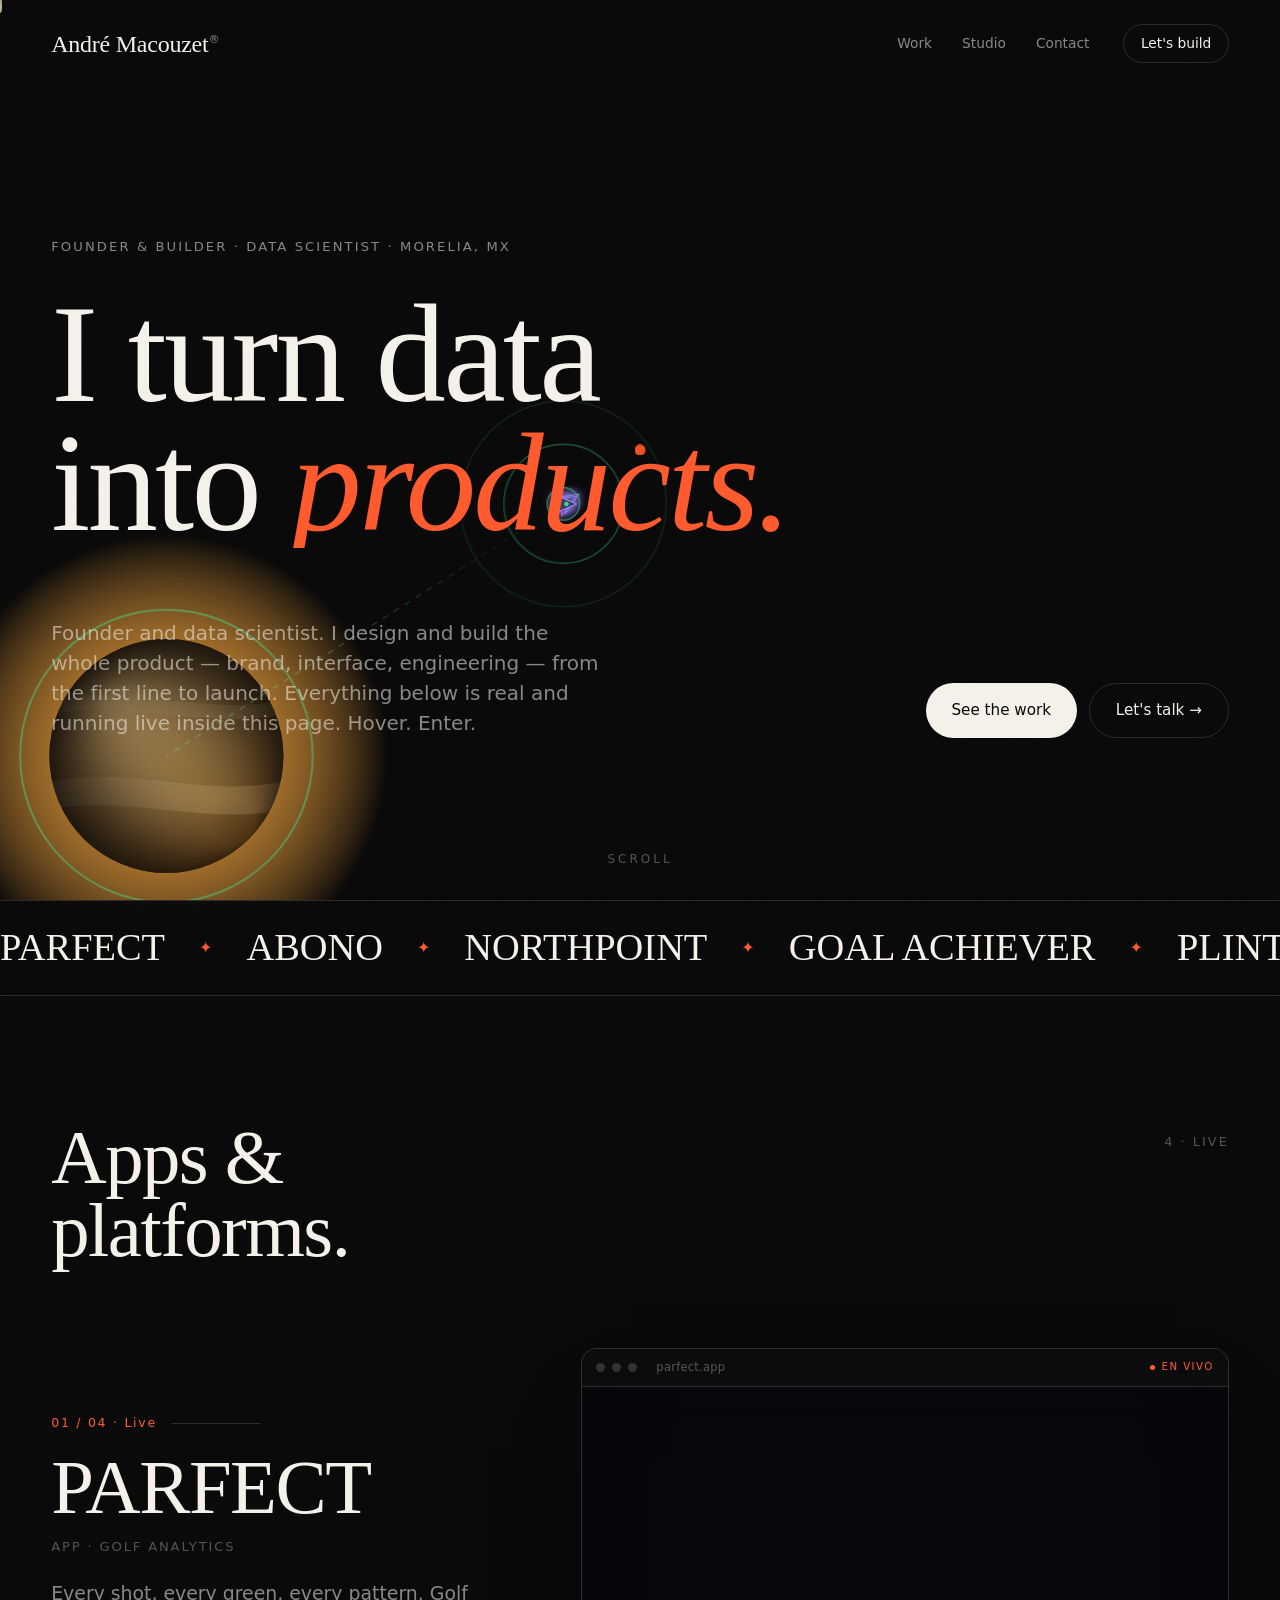
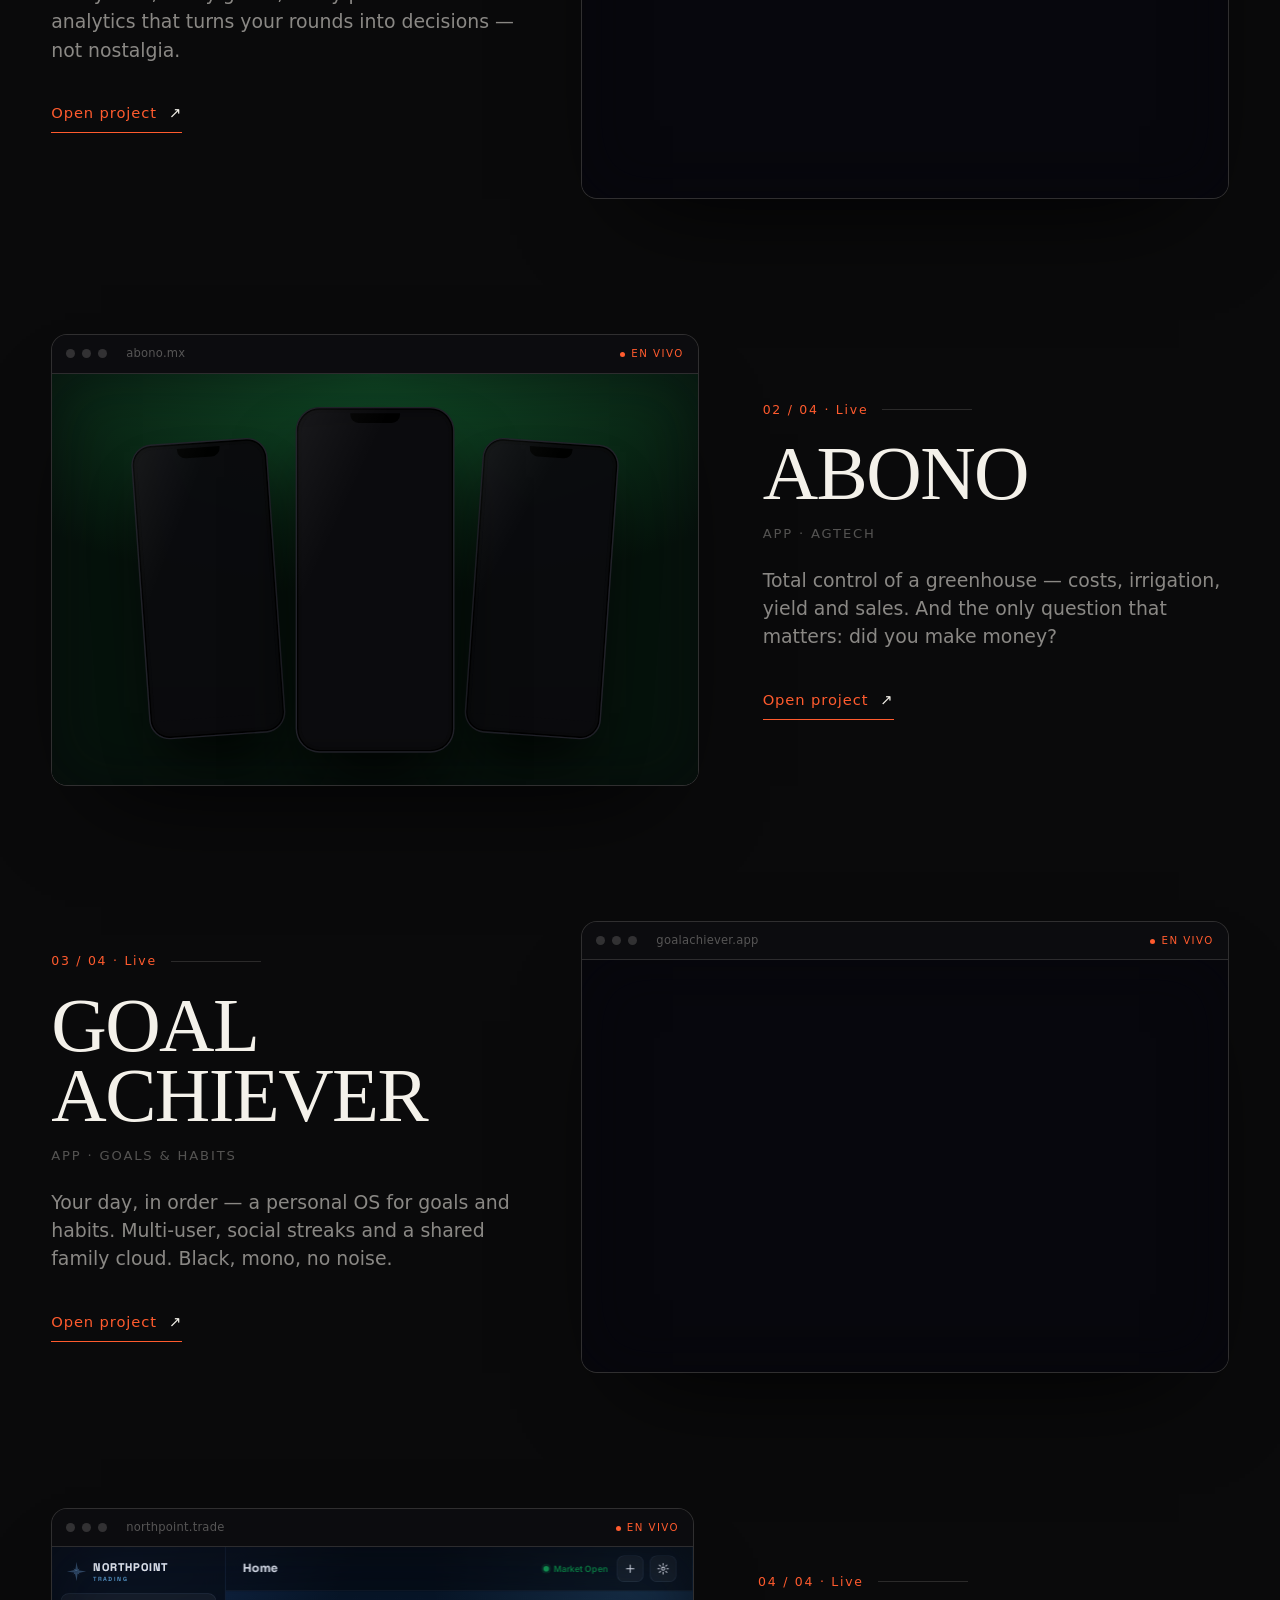
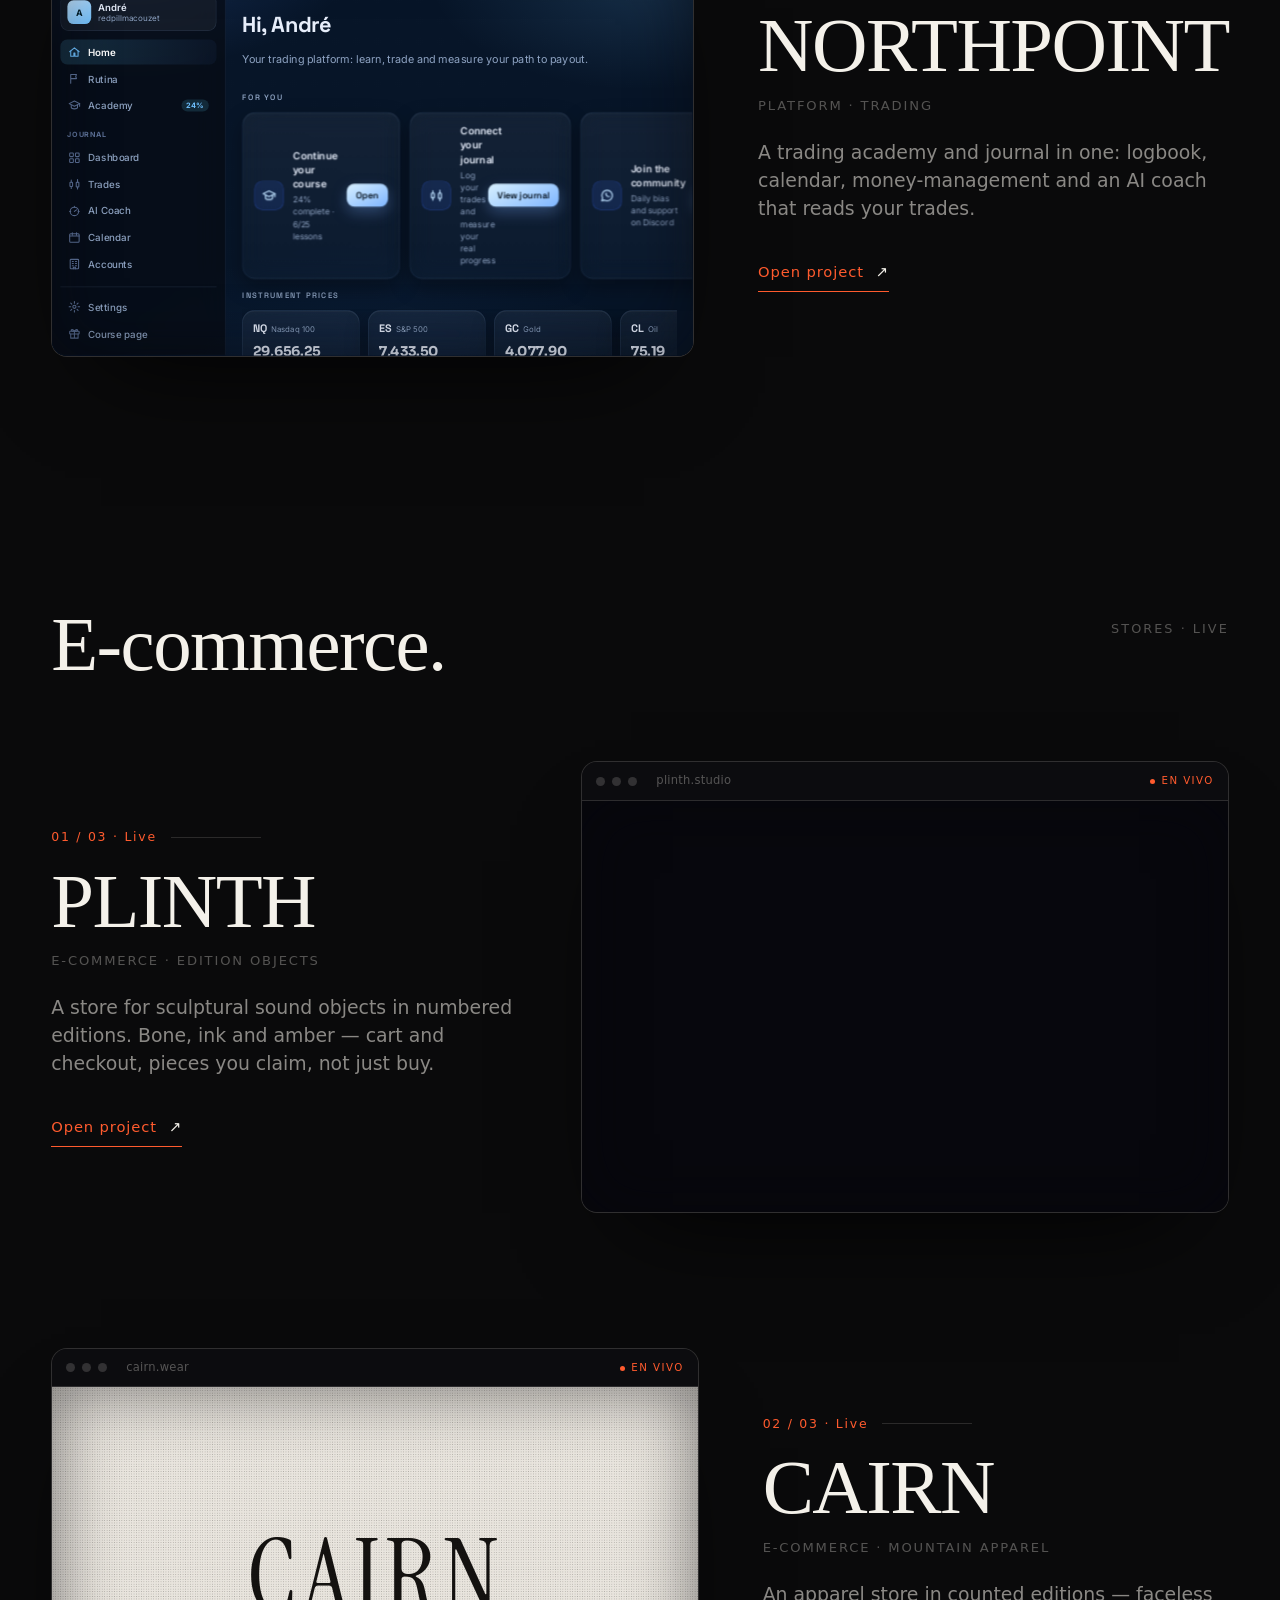
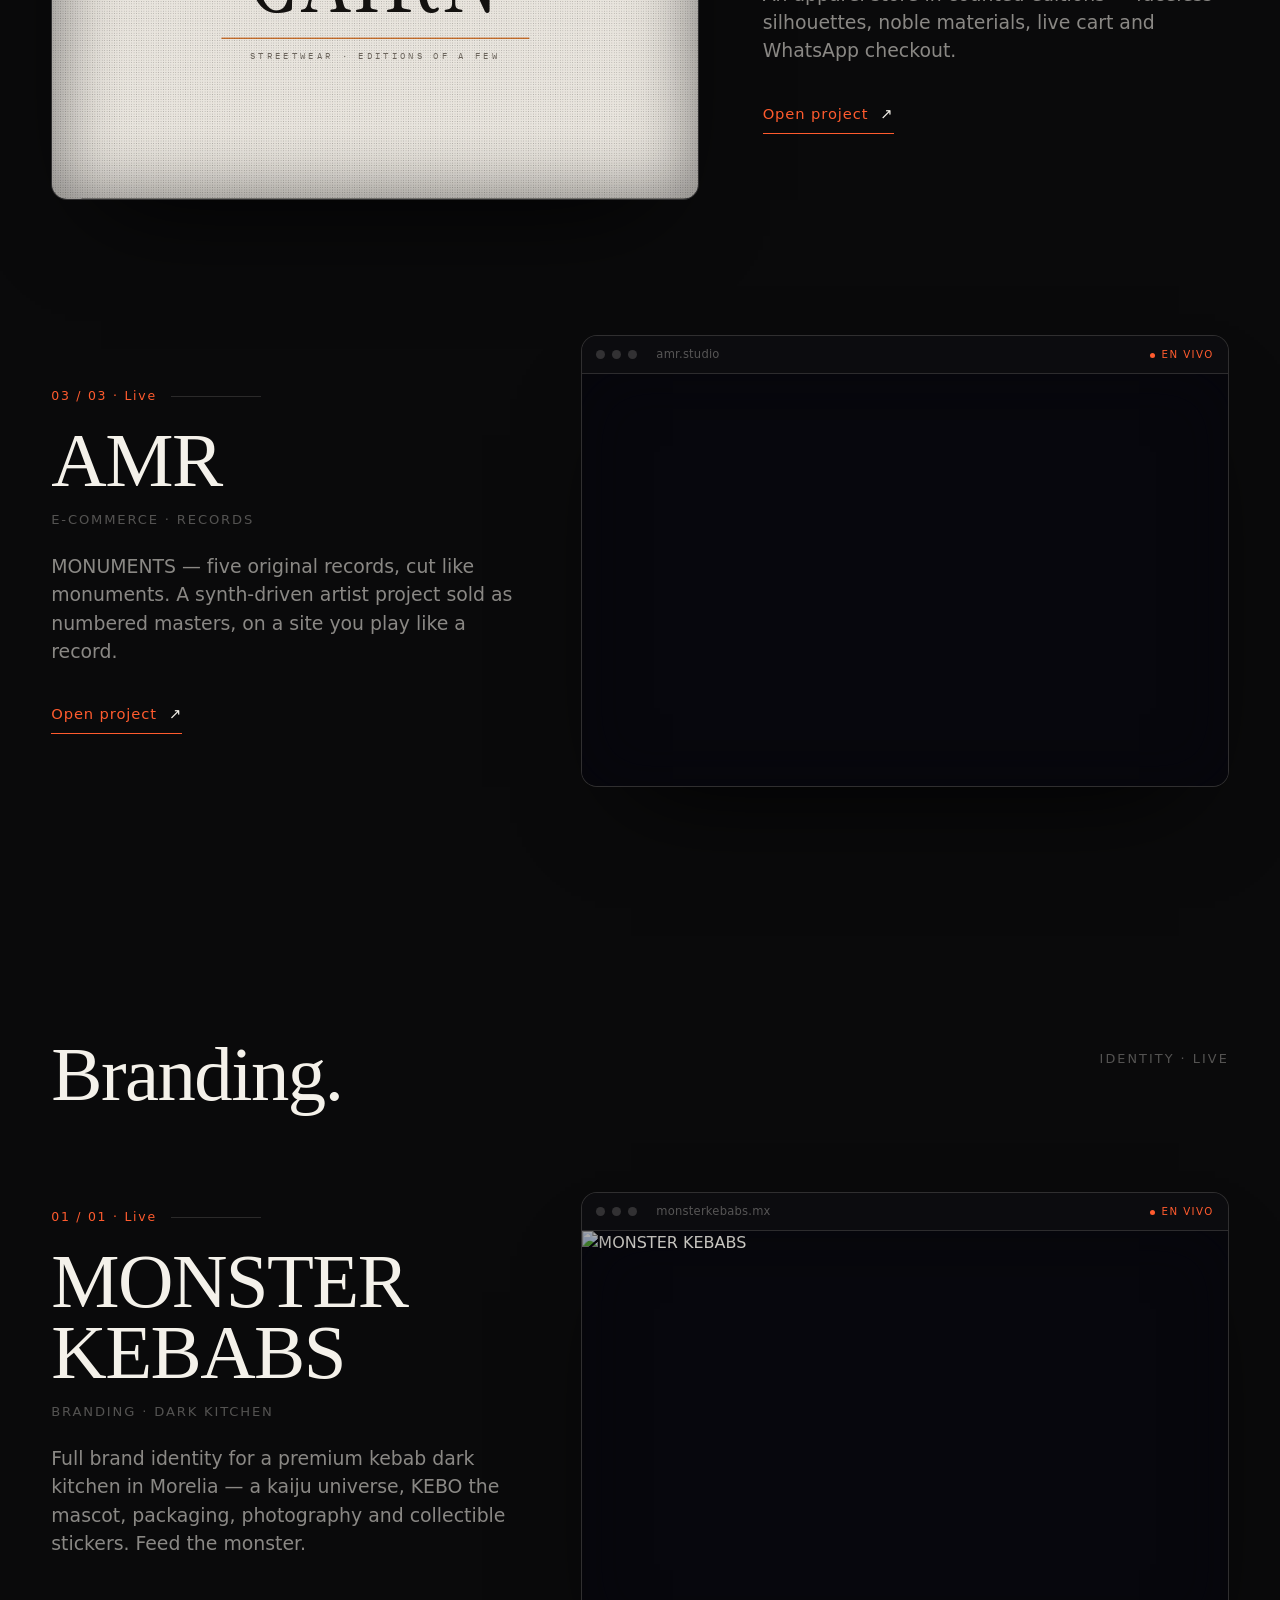
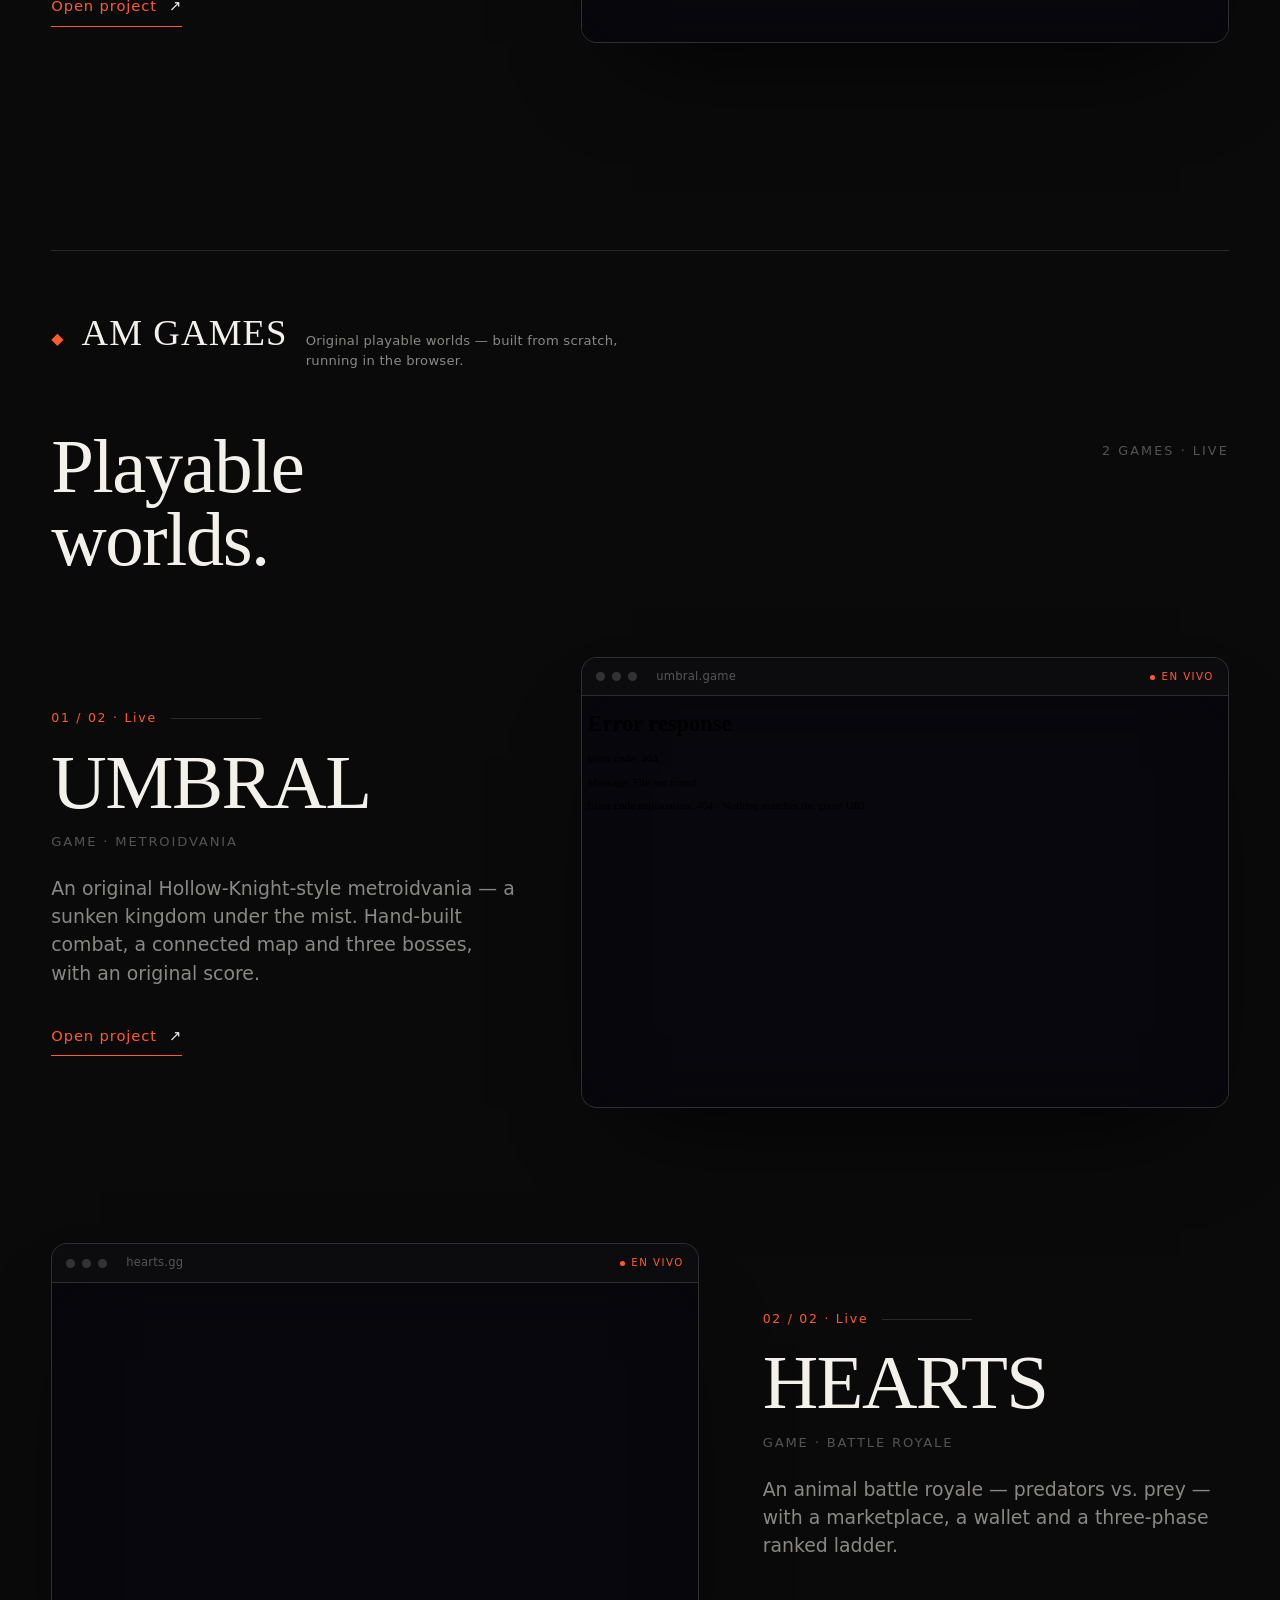
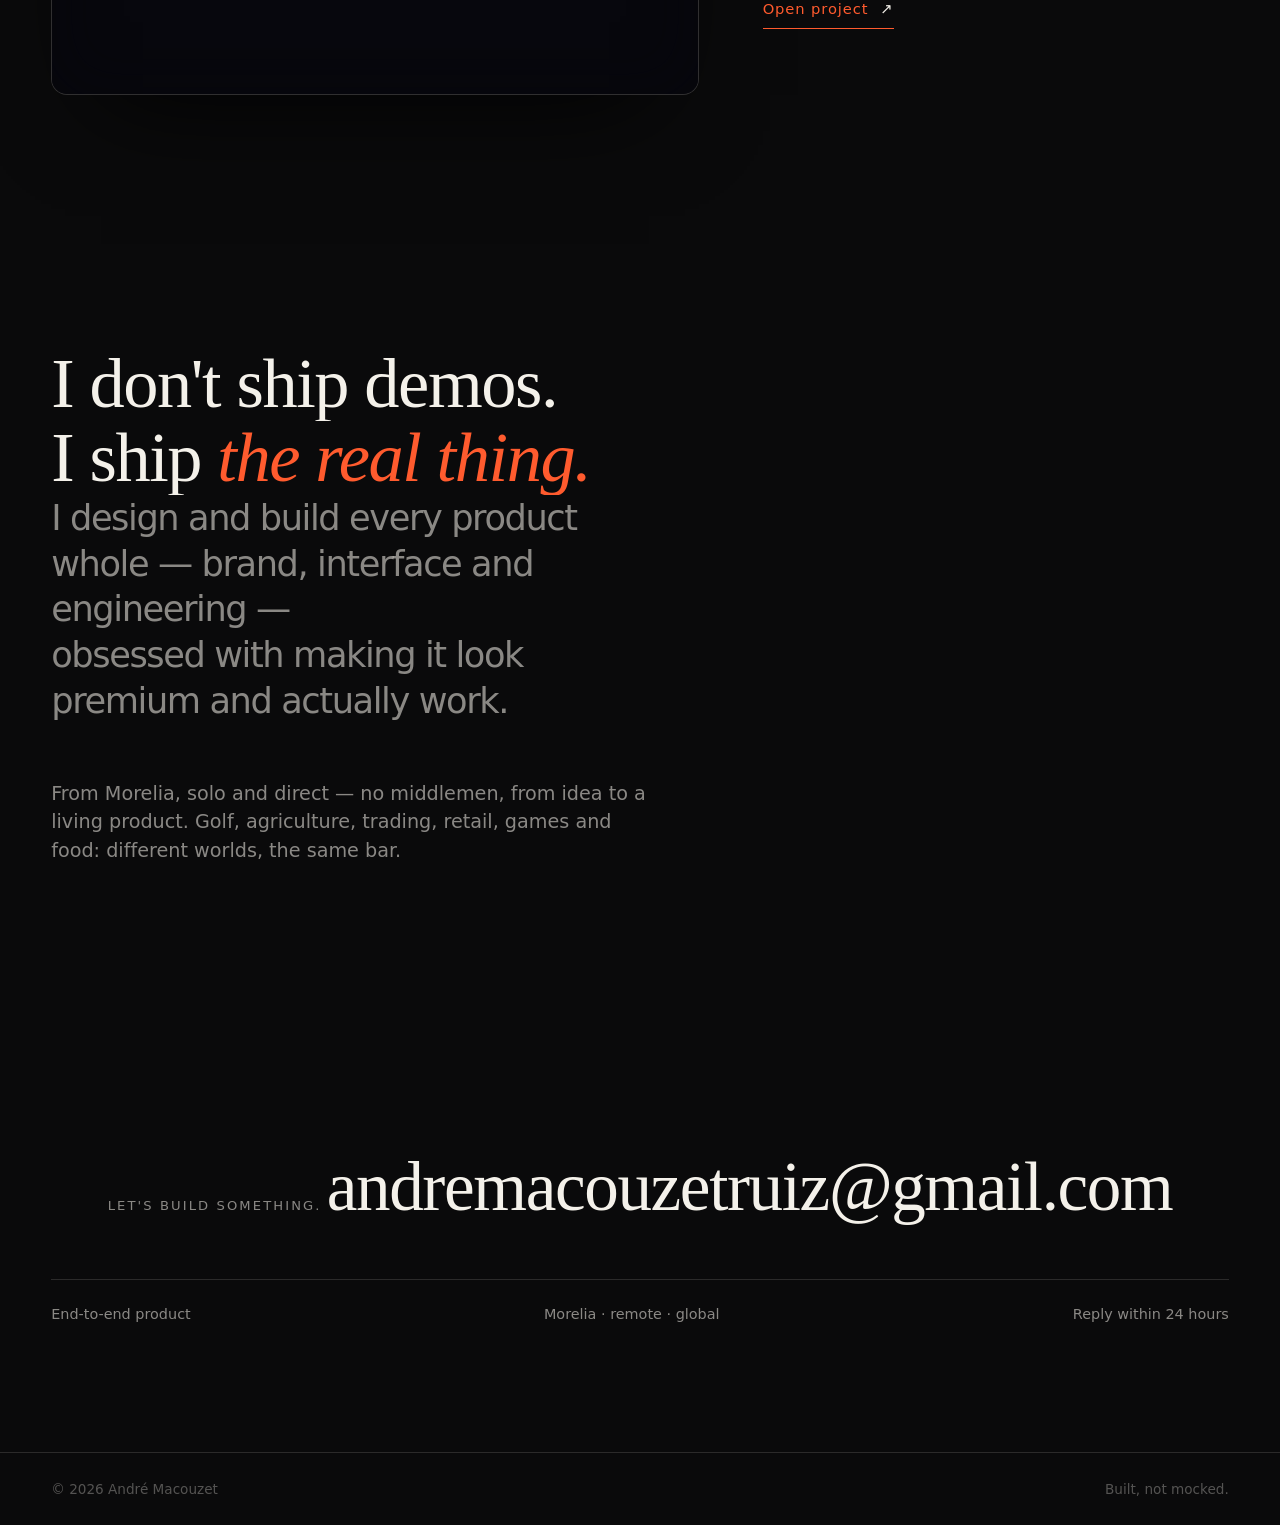
==== index.html @ 503eb0e6 "Apps: mueve GOAL ACHIEVER debajo de ABONO Co-Authored-By: Claude Opus 4.8 <noreply@anthropic.com>" ====
<!DOCTYPE html>
<html lang="es">
<head>
<meta charset="UTF-8">
<meta name="viewport" content="width=device-width, initial-scale=1.0">
<title>André Macouzet — Founder & builder · Data Scientist</title>
<meta name="description" content="Founder & builder and data scientist in Morelia. I design and build products end to end — apps, brands and games, all running live.">
<meta property="og:title" content="André Macouzet — I turn data into products">
<meta name="theme-color" content="#0A0A0B">
<link rel="stylesheet" href="css/style.css?v=5">
<style>
  /* ---- portafolio: live-preview tiles over OBRA's design ---- */
  /* ---- big alternating showcases (OBRA look) ---- */
  .cases{display:flex;flex-direction:column;gap:clamp(80px,15vh,180px)}
  .case{display:grid;grid-template-columns:0.9fr 1.25fr;gap:clamp(30px,5vw,80px);align-items:center}
  .case:nth-child(even){grid-template-columns:1.25fr 0.9fr}
  .case:nth-child(even) .case-info{order:2}
  .case:nth-child(even) .case-media{order:1}
  @media(max-width:900px){
    .case,.case:nth-child(even){grid-template-columns:1fr;gap:26px}
    .case-info,.case:nth-child(even) .case-info{order:2}
    .case-media,.case:nth-child(even) .case-media{order:1}
  }
  .case-info .c-idx{font-size:.78rem;color:var(--accent);letter-spacing:.14em;
    margin-bottom:20px;display:flex;align-items:center;gap:14px;font-variant-numeric:tabular-nums}
  .case-info .c-idx::after{content:"";flex:1;max-width:90px;height:1px;background:var(--line)}
  .case-info h3{font-family:var(--serif);font-weight:400;font-size:clamp(2.8rem,6vw,6rem);
    line-height:.92;letter-spacing:-.02em}
  .case-info .c-cat{margin-top:14px;font-size:.82rem;text-transform:uppercase;letter-spacing:.14em;color:var(--ink-2)}
  .case-info .c-desc{margin-top:22px;max-width:42ch;color:var(--ink-1);font-size:clamp(1rem,1.5vw,1.18rem)}
  .case-info .c-enter{margin-top:clamp(26px,3vw,38px);display:inline-flex;align-items:center;gap:12px;
    font-size:.92rem;letter-spacing:.06em;padding-bottom:8px;border-bottom:1px solid var(--accent);transition:gap .4s var(--ease)}
  .case-info .c-enter:hover{gap:22px}
  .case-info .c-enter b{color:var(--accent);font-weight:400}

  .case-media{position:relative;display:block;border-radius:16px;overflow:hidden;
    border:1px solid var(--line);background:var(--bg-1);box-shadow:0 50px 100px -50px rgba(0,0,0,.95)}
  .stage{position:relative;aspect-ratio:16/10.2;overflow:hidden;background:#07070D}
  .stage video,.stage .shot-img{position:absolute;inset:0;width:100%;height:100%;object-fit:cover;
    border:0;background:#07070D;opacity:0;transition:opacity 1s var(--ease)}
  .stage video.ready,.stage .shot-img.ready{opacity:1}
  /* cycling product slides (intro iframe -> product photos) */
  .stage .slides{position:absolute;inset:0;z-index:2;pointer-events:none}
  .stage .slide{position:absolute;inset:0;width:100%;height:100%;object-fit:cover;opacity:0;transition:opacity 1.1s var(--ease)}
  .stage .slide.on{opacity:1}
  .stage iframe{position:absolute;top:0;left:0;width:143%;height:143%;
    transform:scale(.7);transform-origin:top left;border:0;pointer-events:none;
    opacity:0;transition:opacity 1s var(--ease)}
  .stage iframe.ready{opacity:1}
  .stage .load{position:absolute;inset:0;display:grid;place-items:center;z-index:2;
    font-size:.72rem;letter-spacing:.24em;text-transform:uppercase;color:var(--ink-2);
    background:linear-gradient(100deg,#0c0c0f 30%,rgba(244,241,234,.05) 50%,#0c0c0f 70%);
    background-size:200% 100%;animation:sh 1.6s infinite;transition:opacity .6s}
  .stage .load.hide{opacity:0;pointer-events:none}
  @keyframes sh{to{background-position:-200% 0}}
  .stage .veil{position:absolute;inset:0;z-index:1;pointer-events:none;
    box-shadow:inset 0 0 60px 6px rgba(7,7,10,.45)}
  .chrome .live{margin-left:auto;font-size:.64rem;letter-spacing:.14em;text-transform:uppercase;color:var(--accent)}
  .chrome .live b{display:inline-block;width:5px;height:5px;border-radius:50%;background:var(--accent);margin-right:6px;animation:pl 2s infinite}
  @keyframes pl{0%,100%{opacity:1}50%{opacity:.25}}
  /* long email must fit the viewport */
  .big-mail{font-size:clamp(1.5rem,5.4vw,4.4rem);word-break:break-word;max-width:100%}
  /* games section branding */
  .work.games{padding-top:clamp(60px,9vh,120px)}
  .games-brand{display:flex;align-items:baseline;gap:18px;flex-wrap:wrap;
    padding-top:clamp(40px,6vh,72px);border-top:1px solid var(--line);margin-bottom:clamp(30px,5vw,60px)}
  .games-brand .gmark{color:var(--accent);font-size:1rem;transform:translateY(-1px)}
  .games-brand .gname{font-family:var(--serif);font-size:clamp(1.5rem,3vw,2.3rem);letter-spacing:.03em}
  .games-brand .gtag{font-size:.82rem;color:var(--ink-1);letter-spacing:.02em;max-width:42ch}
</style>
</head>
<body>

<div id="loader" aria-hidden="true">
  <div class="l-word">ANDRÉ</div>
  <div class="l-num">000</div>
</div>

<canvas id="art" aria-hidden="true"></canvas>
<div class="grain" aria-hidden="true"></div>
<div class="cursor" aria-hidden="true"></div>

<!-- NAV -->
<nav>
  <div class="wrap nav-in">
    <a href="#top" class="brand">André Macouzet<span>®</span></a>
    <div class="nav-links">
      <a href="#work">Work</a>
      <a href="#about">Studio</a>
      <a href="#contact">Contact</a>
    </div>
    <a href="#contact" class="nav-cta" data-hover>Let's build</a>
  </div>
</nav>

<main id="top">

  <!-- HERO -->
  <header class="hero">
    <div class="wrap">
      <span class="eyebrow rv">Founder &amp; builder · Data Scientist · Morelia, MX</span>
      <h1 class="display">
        <span class="ln"><span>I turn data</span></span>
        <span class="ln"><span>into <em>products.</em></span></span>
      </h1>
      <div class="hero-foot">
        <p class="rv">Founder and data scientist. I design and build the whole product — brand, interface, engineering — from the first line to launch. Everything below is real and running live inside this page. Hover. Enter.</p>
        <div class="hero-cta rv">
          <a href="#work" class="btn" data-hover>See the work</a>
          <a href="#contact" class="btn btn-line" data-hover>Let's talk →</a>
        </div>
      </div>
    </div>
    <div class="scroll-cue" aria-hidden="true">scroll</div>
  </header>

  <!-- MARQUEE -->
  <section class="marquee" aria-hidden="true">
    <div class="marquee-track">
      <span>PARFECT</span><i>✦</i><span>ABONO</span><i>✦</i><span>NORTHPOINT</span><i>✦</i><span>GOAL ACHIEVER</span><i>✦</i><span>PLINTH</span><i>✦</i><span>CAIRN</span><i>✦</i><span>AMR</span><i>✦</i><span>MONSTER KEBABS</span><i>✦</i><span>UMBRAL</span><i>✦</i><span>HEARTS</span><i>✦</i>
      <span>PARFECT</span><i>✦</i><span>ABONO</span><i>✦</i><span>NORTHPOINT</span><i>✦</i><span>GOAL ACHIEVER</span><i>✦</i><span>PLINTH</span><i>✦</i><span>CAIRN</span><i>✦</i><span>AMR</span><i>✦</i><span>MONSTER KEBABS</span><i>✦</i><span>UMBRAL</span><i>✦</i><span>HEARTS</span><i>✦</i>
    </div>
  </section>

  <!-- WORK -->
  <section class="work" id="work">
    <div class="wrap">
      <div class="sec-head rv">
        <h2>Apps &amp;<br>platforms.</h2>
        <span class="idx">4 · live</span>
      </div>
      <div class="cases" id="cases"></div>
    </div>
  </section>

  <!-- E-COMMERCE -->
  <section class="work" id="ecommerce">
    <div class="wrap">
      <div class="sec-head rv">
        <h2>E-commerce.</h2>
        <span class="idx">Stores · live</span>
      </div>
      <div class="cases" id="ecom-cases"></div>
    </div>
  </section>

  <!-- BRANDING -->
  <section class="work" id="branding">
    <div class="wrap">
      <div class="sec-head rv">
        <h2>Branding.</h2>
        <span class="idx">Identity · live</span>
      </div>
      <div class="cases" id="brand-cases"></div>
    </div>
  </section>

  <!-- GAMES -->
  <section class="work games" id="games">
    <div class="wrap">
      <div class="games-brand rv">
        <span class="gmark">◆</span>
        <span class="gname">AM&nbsp;GAMES</span>
        <span class="gtag">Original playable worlds — built from scratch, running in the browser.</span>
      </div>
      <div class="sec-head rv">
        <h2>Playable<br>worlds.</h2>
        <span class="idx">2 games · live</span>
      </div>
      <div class="cases" id="games-cases"></div>
    </div>
  </section>

  <!-- ABOUT / MANIFESTO -->
  <section class="about" id="about">
    <div class="wrap">
      <p class="statement">
        <span class="rv-line"><span>I don't ship demos.</span></span>
        <span class="rv-line"><span>I ship <em>the real thing.</em></span></span>
        <span class="rv-line dim"><span>I design and build every product whole — brand, interface and engineering —</span></span>
        <span class="rv-line dim"><span>obsessed with making it look premium and actually work.</span></span>
      </p>
      <p class="about-foot rv">From Morelia, solo and direct — no middlemen, from idea to a living product. Golf, agriculture, trading, retail, games and food: different worlds, the same bar.</p>
    </div>
  </section>

  <!-- CONTACT -->
  <section class="contact" id="contact">
    <div class="wrap">
      <span class="eyebrow rv">Let's build something.</span>
      <a href="mailto:andremacouzetruiz@gmail.com" class="big-mail rv" data-hover>andremacouzetruiz@gmail.com</a>
      <div class="contact-row rv">
        <span>End-to-end product</span>
        <span>Morelia · remote · global</span>
        <span>Reply within 24&nbsp;hours</span>
      </div>
    </div>
  </section>

</main>

<footer>
  <div class="wrap foot">
    <span>© <span id="yr"></span> André Macouzet</span>
    <span>Built, not mocked.</span>
  </div>
</footer>

<script>
/* ---- apps & platforms ---- */
const APPS = [
  {name:"PARFECT",cat:"App · Golf analytics",url:"https://parfectapp.github.io/parfect/",host:"parfect.app",
   desc:"Every shot, every green, every pattern. Golf analytics that turns your rounds into decisions — not nostalgia."},
  {name:"ABONO",cat:"App · AgTech",url:"https://parfectapp.github.io/agrofin/",host:"abono.mx",
   preview:"phones.html?src=https://parfectapp.github.io/agrofin/&bg=06130c&glow=104a26",
   desc:"Total control of a greenhouse — costs, irrigation, yield and sales. And the only question that matters: did you make money?"},
  {name:"GOAL ACHIEVER",cat:"App · Goals & habits",url:"https://parfectapp.github.io/goal-achiever/",host:"goalachiever.app",
   desc:"Your day, in order — a personal OS for goals and habits. Multi-user, social streaks and a shared family cloud. Black, mono, no noise."},
  {name:"NORTHPOINT",cat:"Platform · Trading",url:"northpoint/index.html?v=49",host:"northpoint.trade",
   desc:"A trading academy and journal in one: logbook, calendar, money-management and an AI coach that reads your trades."},
];

/* ---- e-commerce (stores) ---- */
const ECOM = [
  {name:"PLINTH",cat:"E-commerce · Edition objects",url:"https://parfectapp.github.io/plinth/plinth.html",host:"plinth.studio",
   desc:"A store for sculptural sound objects in numbered editions. Bone, ink and amber — cart and checkout, pieces you claim, not just buy."},
  {name:"CAIRN",cat:"E-commerce · Mountain apparel",url:"cairn/index.html",host:"cairn.wear",
   desc:"An apparel store in counted editions — faceless silhouettes, noble materials, live cart and WhatsApp checkout."},
  {name:"AMR",cat:"E-commerce · Records",url:"https://parfectapp.github.io/amr/",host:"amr.studio",
   desc:"MONUMENTS — five original records, cut like monuments. A synth-driven artist project sold as numbered masters, on a site you play like a record."},
];

/* ---- branding ---- */
const BRAND = [
  {name:"MONSTER KEBABS",cat:"Branding · Dark kitchen",url:"https://parfectapp.github.io/monster-kebabs/",host:"monsterkebabs.mx",
   img:"https://parfectapp.github.io/monster-kebabs/fotos/la-bestia.jpg",
   desc:"Full brand identity for a premium kebab dark kitchen in Morelia — a kaiju universe, KEBO the mascot, packaging, photography and collectible stickers. Feed the monster."},
];

/* ---- games (AM GAMES) — bottom of the portfolio ---- */
const GAMES = [
  {name:"UMBRAL",cat:"Game · Metroidvania",url:"umbral/index.html",host:"umbral.game",
   desc:"An original Hollow-Knight-style metroidvania — a sunken kingdom under the mist. Hand-built combat, a connected map and three bosses, with an original score."},
  {name:"HEARTS",cat:"Game · Battle royale",url:"https://parfectapp.github.io/hearts/landing.html",host:"hearts.gg",
   desc:"An animal battle royale — predators vs. prey — with a marketplace, a wallet and a three-phase ranked ladder."},
];

function renderInto(list, elId){
  const box=document.getElementById(elId);
  list.forEach((p,i)=>{
    const art=document.createElement('article');
    art.className="case rv";
    art.innerHTML=`
      <div class="case-info">
        <div class="c-idx">${String(i+1).padStart(2,'0')} / ${String(list.length).padStart(2,'0')} · Live</div>
        <h3>${p.name.replace(/ /,'<br>')}</h3>
        <div class="c-cat">${p.cat}</div>
        <p class="c-desc">${p.desc}</p>
        <a class="c-enter" href="${p.url}" target="_blank" rel="noopener" data-hover><b>Open project</b> ↗</a>
      </div>
      <a class="case-media" href="${p.url}" target="_blank" rel="noopener" data-hover aria-label="Open ${p.name}">
        <div class="chrome">
          <i></i><i></i><i></i>
          <span class="url">${p.host}</span>
          <span class="live"><b></b>En vivo</span>
        </div>
        <div class="stage">
          <div class="load">Cargando ${p.name}…</div>
          ${p.img
            ? `<img class="shot-img" src="${p.img}" alt="${p.name}" loading="lazy">`
            : `<iframe data-src="${p.preview || p.url}" scrolling="no" title="${p.name}" tabindex="-1"></iframe>`}
          <div class="veil"></div>
          ${p.imgs ? `<div class="slides">${p.imgs.map(u=>`<img class="slide" src="${u}" alt="" loading="lazy">`).join('')}</div>` : ''}
        </div>
      </a>`;
    box.appendChild(art);
  });
}
renderInto(APPS,'cases');
renderInto(ECOM,'ecom-cases');
renderInto(BRAND,'brand-cases');
renderInto(GAMES,'games-cases');

/* cycle: show the live intro, then rotate the product photos, then back */
document.querySelectorAll('.stage .slides').forEach(box=>{
  const slides=[...box.querySelectorAll('.slide')];
  if(!slides.length) return;
  let i=-1; // -1 = intro (iframe visible)
  setInterval(()=>{
    slides.forEach(s=>s.classList.remove('on'));
    i++;
    if(i>=slides.length){ i=-1; return; }   // back to the live intro
    slides[i].classList.add('on');
  }, 3400);
});

/* lazy-load + fade the live previews */
const io=new IntersectionObserver((es)=>{
  es.forEach(e=>{
    if(!e.isIntersecting)return;
    const load=e.target.querySelector('.load');
    const f=e.target.querySelector('iframe');
    const img=e.target.querySelector('.shot-img');
    if(img){
      const done=()=>{img.classList.add('ready');load&&load.classList.add('hide')};
      img.complete?done():img.addEventListener('load',done);
      setTimeout(done,3000);
    } else if(f){
      f.src=f.dataset.src;
      const reveal=()=>{f.classList.add('ready');load&&load.classList.add('hide')};
      f.addEventListener('load',reveal);
      setTimeout(reveal,4500);
    }
    io.unobserve(e.target);
  });
},{rootMargin:"600px 0px"});
document.querySelectorAll('.case-media').forEach(s=>io.observe(s));
</script>

<script src="vendor/gsap.min.js"></script>
<script src="vendor/ScrollTrigger.min.js"></script>
<script src="vendor/lenis.min.js"></script>
<script src="js/art.js?v=9"></script>
<script src="js/app.js?v=5"></script>
</body>
</html>
---- css/style.css ----
/* ===== OBRA — artistic studio ===== */
:root{
  --bg:#0A0A0B; --bg-1:#0F0F11; --ink:#F4F1EA; --ink-1:rgba(244,241,234,.55); --ink-2:rgba(244,241,234,.32);
  --line:rgba(244,241,234,.14); --accent:#FF5B2E;
  --serif:"Hoefler Text",Georgia,"Times New Roman",serif;
  --sans:"Inter Tight","Helvetica Neue",-apple-system,system-ui,sans-serif;
  --ease:cubic-bezier(.19,1,.22,1);
  --dur:.9s;
}
*{margin:0;padding:0;box-sizing:border-box}
[hidden]{display:none!important}
html{scroll-behavior:auto}
body{font-family:var(--sans);background:var(--bg);color:var(--ink);line-height:1.5;
  -webkit-font-smoothing:antialiased;text-rendering:optimizeLegibility;overflow-x:hidden;cursor:none}
@media(pointer:coarse){body{cursor:auto}}
a{color:inherit;text-decoration:none}
::selection{background:var(--accent);color:#0A0A0B}
.wrap{width:min(1300px,100% - clamp(36px,8vw,140px));margin-inline:auto;position:relative;z-index:2}

/* generative canvas */
#art{position:fixed;inset:0;width:100%;height:100%;z-index:0;display:block}
main,nav,footer{position:relative;z-index:2}
.grain{position:fixed;inset:0;z-index:1;pointer-events:none;opacity:.045;mix-blend-mode:overlay;
  background-image:url("data:image/svg+xml,%3Csvg xmlns='http://www.w3.org/2000/svg' width='160' height='160'%3E%3Cfilter id='n'%3E%3CfeTurbulence type='fractalNoise' baseFrequency='.85' numOctaves='3'/%3E%3C/filter%3E%3Crect width='100%25' height='100%25' filter='url(%23n)'/%3E%3C/svg%3E")}

/* cursor */
.cursor{position:fixed;top:0;left:0;width:11px;height:11px;border-radius:50%;background:var(--accent);
  z-index:90;pointer-events:none;transform:translate(-50%,-50%);mix-blend-mode:difference;
  transition:width .35s var(--ease),height .35s var(--ease)}
.cursor.big{width:64px;height:64px}
@media(pointer:coarse){.cursor{display:none}}

/* loader */
#loader{position:fixed;inset:0;z-index:100;background:var(--bg);display:flex;align-items:flex-end;justify-content:space-between;
  padding:clamp(28px,5vw,60px);transition:opacity .7s var(--ease),visibility .7s}
#loader.done{opacity:0;visibility:hidden}
.l-word{font-family:var(--serif);font-size:clamp(4rem,22vw,18rem);line-height:.8;font-weight:400;letter-spacing:-.02em}
.l-num{font-size:.85rem;color:var(--ink-1);letter-spacing:.2em;font-variant-numeric:tabular-nums;padding-bottom:.6em}

/* nav */
nav{position:fixed;top:0;left:0;width:100%;z-index:50;padding:24px 0;transition:transform .5s var(--ease)}
nav.hide{transform:translateY(-110%)}
.nav-in{display:flex;align-items:center;justify-content:space-between}
.brand{font-family:var(--serif);font-size:1.5rem;letter-spacing:-.01em}
.brand span{font-size:.7rem;vertical-align:super;font-family:var(--sans);color:var(--ink-1)}
.nav-links{display:flex;gap:30px;margin-left:auto;margin-right:34px}
.nav-links a{font-size:.86rem;color:var(--ink-1);transition:color .4s}
.nav-links a:hover{color:var(--ink)}
.nav-cta{font-size:.86rem;border:1px solid var(--line);border-radius:999px;padding:.6em 1.2em;transition:all .5s var(--ease)}
.nav-cta:hover{background:var(--ink);color:var(--bg);border-color:var(--ink)}
@media(max-width:720px){.nav-links{display:none}}

/* buttons */
.btn{display:inline-flex;align-items:center;gap:.5em;font-size:.95rem;padding:1em 1.7em;border-radius:999px;
  background:var(--ink);color:var(--bg);transition:transform .5s var(--ease),background .4s,color .4s}
.btn:hover{transform:translateY(-3px)}
.btn-line{background:transparent;color:var(--ink);border:1px solid var(--line)}
.btn-line:hover{border-color:var(--ink)}

/* hero */
.hero{min-height:100svh;display:flex;flex-direction:column;justify-content:center;padding:15vh 0 7vh;position:relative}
.eyebrow{display:inline-block;font-size:.82rem;text-transform:uppercase;letter-spacing:.16em;color:var(--ink-1);margin-bottom:clamp(18px,3vw,32px)}
.display{font-family:var(--serif);font-weight:400;font-size:clamp(3rem,11vw,10.5rem);line-height:.92;letter-spacing:-.02em}
.display em{font-style:italic;color:var(--accent)}
.display .ln{display:block;overflow:hidden}
.display .ln>span{display:block}
.hero-foot{display:flex;justify-content:space-between;align-items:flex-end;gap:40px;flex-wrap:wrap;margin-top:clamp(34px,6vw,70px)}
.hero-foot p{max-width:44ch;font-size:clamp(1rem,1.6vw,1.25rem);color:var(--ink-1)}
.hero-cta{display:flex;gap:12px;flex-wrap:wrap}
.scroll-cue{position:absolute;bottom:32px;left:50%;transform:translateX(-50%);font-size:.75rem;text-transform:uppercase;letter-spacing:.25em;color:var(--ink-2);animation:bob 2.4s var(--ease) infinite}
@keyframes bob{0%,100%{transform:translateX(-50%) translateY(0);opacity:.5}50%{transform:translateX(-50%) translateY(6px);opacity:1}}

/* marquee */
.marquee{border-block:1px solid var(--line);padding:18px 0;overflow:hidden;white-space:nowrap;background:rgba(10,10,11,.5);backdrop-filter:blur(4px)}
.marquee-track{display:inline-flex;align-items:center;gap:34px;animation:slide 26s linear infinite}
.marquee-track span{font-family:var(--serif);font-size:clamp(1.4rem,3vw,2.4rem)}
.marquee-track i{color:var(--accent);font-size:1rem;font-style:normal}
@keyframes slide{to{transform:translateX(-50%)}}

/* section heads */
.work,.services,.about,.contact{padding-block:clamp(80px,14vh,170px)}
.sec-head{display:flex;justify-content:space-between;align-items:flex-start;gap:30px;margin-bottom:clamp(40px,7vw,80px)}
.sec-head h2{font-family:var(--serif);font-weight:400;font-size:clamp(2.4rem,6vw,5rem);line-height:.95;letter-spacing:-.02em}
.idx{font-size:.8rem;text-transform:uppercase;letter-spacing:.16em;color:var(--ink-2);padding-top:.8em;white-space:nowrap}

/* work grid */
.grid{display:grid;grid-template-columns:repeat(2,1fr);gap:clamp(16px,2.5vw,30px)}
@media(max-width:760px){.grid{grid-template-columns:1fr}}
.tile{position:relative;display:block;border-radius:16px;overflow:hidden;border:1px solid var(--line);background:var(--bg-1)}
.chrome{display:flex;align-items:center;gap:7px;padding:10px 14px;background:#0c0c0f;border-bottom:1px solid var(--line)}
.chrome i{width:9px;height:9px;border-radius:50%;background:rgba(244,241,234,.16);display:block}
.chrome .url{margin-left:12px;font-size:.72rem;color:var(--ink-2);letter-spacing:.02em;font-family:var(--sans);white-space:nowrap;overflow:hidden;text-overflow:ellipsis}
.tile-art{aspect-ratio:16/10;position:relative;overflow:hidden;transition:transform 1s var(--ease)}
.tile:hover .tile-art{transform:scale(1.03)}
.tile-art .frame{position:absolute;inset:0;width:100%;height:100%;border:0;pointer-events:none;background:#07070D}
/* infinite scroller */
.scroller{overflow:hidden;width:100%;padding:8px 0;
  -webkit-mask:linear-gradient(90deg,transparent,#000 5%,#000 95%,transparent);mask:linear-gradient(90deg,transparent,#000 5%,#000 95%,transparent)}
.scroller + .scroller{margin-top:clamp(16px,2.5vw,28px)}
.track{display:flex;gap:clamp(16px,2vw,26px);width:max-content;animation:scrollX 80s linear infinite;will-change:transform}
.track.rev{animation-direction:reverse}
.scroller:hover .track{animation-play-state:paused}
@keyframes scrollX{from{transform:translateX(0)}to{transform:translateX(-50%)}}
.work .tile{width:clamp(290px,27vw,390px);flex:none}
.chip{position:absolute;top:14px;right:14px;z-index:2;font-size:.66rem;text-transform:uppercase;letter-spacing:.12em;
  padding:.4em .85em;border-radius:999px;backdrop-filter:blur(6px)}
.chip.gov{color:#bfe0ff;background:rgba(59,167,255,.16);border:1px solid rgba(59,167,255,.42)}
.chip.priv{color:#f0d99a;background:rgba(201,162,75,.16);border:1px solid rgba(201,162,75,.42)}
/* fashion / brand mockup */
.fashion{display:flex;flex-direction:column;justify-content:center;padding:0 clamp(16px,4vw,38px);background:#101012}
.fashion::before{content:"";position:absolute;inset:0;background:radial-gradient(120% 120% at 80% 20%,var(--c1),transparent 55%),radial-gradient(100% 100% at 10% 90%,var(--c2),transparent 60%);opacity:.5}
.fa-brand{position:relative;font-family:var(--serif);font-size:clamp(1.8rem,5vw,3.4rem);letter-spacing:.04em;line-height:1}
.fa-sub{position:relative;font-size:.7rem;text-transform:uppercase;letter-spacing:.4em;color:var(--ink-1);margin-top:8px}
.fa-grid{position:relative;display:flex;gap:8px;margin-top:18px}
.fa-grid span{flex:1;height:42px;border-radius:6px;background:rgba(244,241,234,.08);border:1px solid var(--line)}
.fa-grid span:nth-child(1){background:rgba(244,241,234,.14)}
.fa-grid span:nth-child(2){background:linear-gradient(135deg,var(--c1),transparent)}
.tile-art::before{content:"";position:absolute;inset:0;background:
  radial-gradient(120% 120% at 20% 10%,var(--c1),transparent 55%),
  radial-gradient(120% 120% at 90% 90%,var(--c2),transparent 60%),var(--bg-1)}
.tile-art::after{content:"";position:absolute;inset:0;opacity:.5;mix-blend-mode:overlay;
  background-image:url("data:image/svg+xml,%3Csvg xmlns='http://www.w3.org/2000/svg' width='140' height='140'%3E%3Cfilter id='n'%3E%3CfeTurbulence type='fractalNoise' baseFrequency='.7' numOctaves='2'/%3E%3C/filter%3E%3Crect width='100%25' height='100%25' filter='url(%23n)'/%3E%3C/svg%3E")}
.a1::before{background:radial-gradient(100% 140% at 15% 0%,var(--c1),transparent 50%),radial-gradient(120% 120% at 100% 100%,var(--c2),transparent 55%),#08120c}
.a2::before{background:conic-gradient(from 200deg at 60% 40%,var(--c1),var(--c2),#0a0a14 70%)}
.a3::before{background:radial-gradient(90% 130% at 80% 20%,var(--c1),transparent 45%),#15121a}
.a4::before{background:radial-gradient(110% 120% at 22% 18%,var(--c1),transparent 52%),radial-gradient(120% 120% at 95% 95%,var(--c2),transparent 60%),#0c1a10}
.a5::before{background:radial-gradient(100% 100% at 30% 20%,var(--c1),transparent 55%),radial-gradient(120% 120% at 90% 100%,var(--c2),transparent 60%),#1a1408}
.a6::before{background:conic-gradient(from 120deg at 40% 60%,var(--c1),var(--c2),#0a140e 75%)}
.tile-meta{display:flex;flex-direction:column;gap:6px;padding:16px 20px 18px}
.t-top{display:flex;justify-content:space-between;align-items:baseline;gap:12px}
.t-name{font-family:var(--serif);font-size:clamp(1.3rem,2.4vw,2rem)}
.t-metric{font-size:.82rem;color:var(--accent);font-variant-numeric:tabular-nums;white-space:nowrap;letter-spacing:.02em}
.t-cat{font-size:.78rem;color:var(--ink-1);text-transform:uppercase;letter-spacing:.06em}
.t-no{position:absolute;top:52px;left:18px;font-size:.8rem;color:var(--ink);mix-blend-mode:difference;letter-spacing:.1em;font-variant-numeric:tabular-nums;z-index:2}

/* services */
.svc-list{list-style:none;border-top:1px solid var(--line)}
.svc-list li{display:grid;grid-template-columns:60px 1fr 1.1fr;gap:24px;align-items:baseline;
  padding:clamp(22px,4vw,42px) 0;border-bottom:1px solid var(--line);transition:padding-left .5s var(--ease)}
.svc-list li:hover{padding-left:18px}
.s-no{font-size:.8rem;color:var(--accent);letter-spacing:.1em}
.svc-list h3{font-family:var(--serif);font-weight:400;font-size:clamp(1.5rem,3vw,2.6rem);letter-spacing:-.01em}
.svc-list p{color:var(--ink-1);font-size:1rem;max-width:40ch}
@media(max-width:720px){.svc-list li{grid-template-columns:1fr;gap:8px}.s-no{order:-1}}

/* about */
.statement{font-family:var(--serif);font-weight:400;font-size:clamp(2rem,5.5vw,4.4rem);line-height:1.05;letter-spacing:-.02em;max-width:16ch}
.statement em{font-style:italic;color:var(--accent)}
.statement .rv-line{display:block;overflow:hidden}
.statement .rv-line>span{display:block}
.statement .dim{color:var(--ink-1);font-size:.5em;line-height:1.3;max-width:none;font-family:var(--sans)}
.statement .dim:first-of-type{margin-top:.7em}
.about-foot{margin-top:clamp(30px,5vw,56px);max-width:50ch;color:var(--ink-1);font-size:clamp(1rem,1.6vw,1.2rem)}

/* contact */
.contact{text-align:center}
.big-mail{display:inline-block;font-family:var(--serif);font-size:clamp(2rem,9vw,7.5rem);letter-spacing:-.02em;line-height:1;
  margin:clamp(18px,3vw,34px) 0;transition:color .5s var(--ease)}
.big-mail:hover{color:var(--accent)}
.contact-row{display:flex;justify-content:space-between;border-top:1px solid var(--line);padding-top:24px;margin-top:24px;color:var(--ink-1);font-size:.9rem;flex-wrap:wrap;gap:10px}

/* trust band */
.trust{padding-block:clamp(48px,8vh,90px);border-top:1px solid var(--line)}
.trust .lead{text-align:center;color:var(--ink-1);font-size:1rem;max-width:48ch;margin:0 auto clamp(22px,3vw,34px)}
.trust-row{display:flex;flex-wrap:wrap;gap:12px;justify-content:center}
.tchip{display:inline-flex;align-items:center;gap:.55em;font-size:.86rem;color:var(--ink-1);
  border:1px solid var(--line-2);border-radius:999px;padding:.65em 1.25em;background:rgba(255,255,255,.025)}
.tchip b{color:var(--accent);font-weight:400}

/* photos (real imagery, treated) */
.ph{position:relative;overflow:hidden;border-radius:14px;border:1px solid var(--line)}
.ph img{width:100%;height:100%;object-fit:cover;display:block;filter:grayscale(1) contrast(1.05) brightness(.82)}
.ph::after{content:"";position:absolute;inset:0;background:linear-gradient(180deg,transparent 40%,rgba(10,10,11,.55)),linear-gradient(120deg,rgba(255,91,46,.16),transparent 55%)}

/* about with image */
.about-grid{display:grid;grid-template-columns:1.05fr .95fr;gap:clamp(28px,5vw,64px);align-items:center}
@media(max-width:820px){.about-grid{grid-template-columns:1fr}}
.about-grid .ph{aspect-ratio:4/5}

/* full-bleed photo band */
.band{position:relative;min-height:clamp(320px,52vh,500px);display:flex;align-items:center;overflow:hidden;border-block:1px solid var(--line);padding-block:60px}
.band .ph-bg{position:absolute;inset:0}
.band .ph-bg img{width:100%;height:100%;object-fit:cover;filter:grayscale(1) brightness(.4)}
.band::after{content:"";position:absolute;inset:0;background:radial-gradient(80% 110% at 25% 50%,rgba(10,10,11,.5),rgba(10,10,11,.88))}
.band-in{position:relative;z-index:2}
.band h2{font-family:var(--serif);font-weight:400;font-size:clamp(2rem,5vw,4rem);line-height:1.02;letter-spacing:-.02em;max-width:18ch}
.band h2 em{font-style:italic;color:var(--accent)}
.band p{margin-top:18px;color:var(--ink-1);max-width:44ch}

/* certifications / standards */
.certs{padding-block:clamp(64px,10vh,120px);text-align:center}
.seal-row{display:flex;flex-wrap:wrap;justify-content:center;gap:clamp(22px,4vw,52px);margin-top:clamp(30px,4vw,52px)}
.seal{width:118px;display:flex;flex-direction:column;align-items:center;gap:12px}
.seal .ring{width:96px;height:96px;border-radius:50%;border:1px solid var(--line-2);display:grid;place-items:center;position:relative;
  font-family:var(--serif);font-size:.92rem;color:var(--ink)}
.seal .ring::before{content:"";position:absolute;inset:7px;border-radius:50%;border:1px dashed rgba(244,241,234,.16)}
.seal .ring b{font-weight:400;line-height:1.05;padding:0 6px}
.seal small{font-size:.72rem;text-transform:uppercase;letter-spacing:.1em;color:var(--ink-2)}
.certs .note{margin-top:clamp(26px,4vw,40px);font-size:.78rem;color:var(--ink-2);max-width:62ch;margin-inline:auto}

/* footer */
footer{border-top:1px solid var(--line);padding:26px 0}
.foot{display:flex;justify-content:space-between;color:var(--ink-2);font-size:.85rem;flex-wrap:wrap;gap:8px}

/* reveals */
.rv{opacity:0;transform:translateY(30px);transition:opacity var(--dur) var(--ease),transform var(--dur) var(--ease)}
.rv.in{opacity:1;transform:none}
.ln>span,.rv-line>span{transform:translateY(110%);transition:transform var(--dur) var(--ease)}
.ln.in>span,.rv-line.in>span{transform:none}

@media(prefers-reduced-motion:reduce){
  *{animation:none!important;transition-duration:.001s!important}
  .rv,.ln>span,.rv-line>span{opacity:1!important;transform:none!important}
  body{cursor:auto}.cursor,.scroll-cue{display:none}#art{opacity:.4}
}
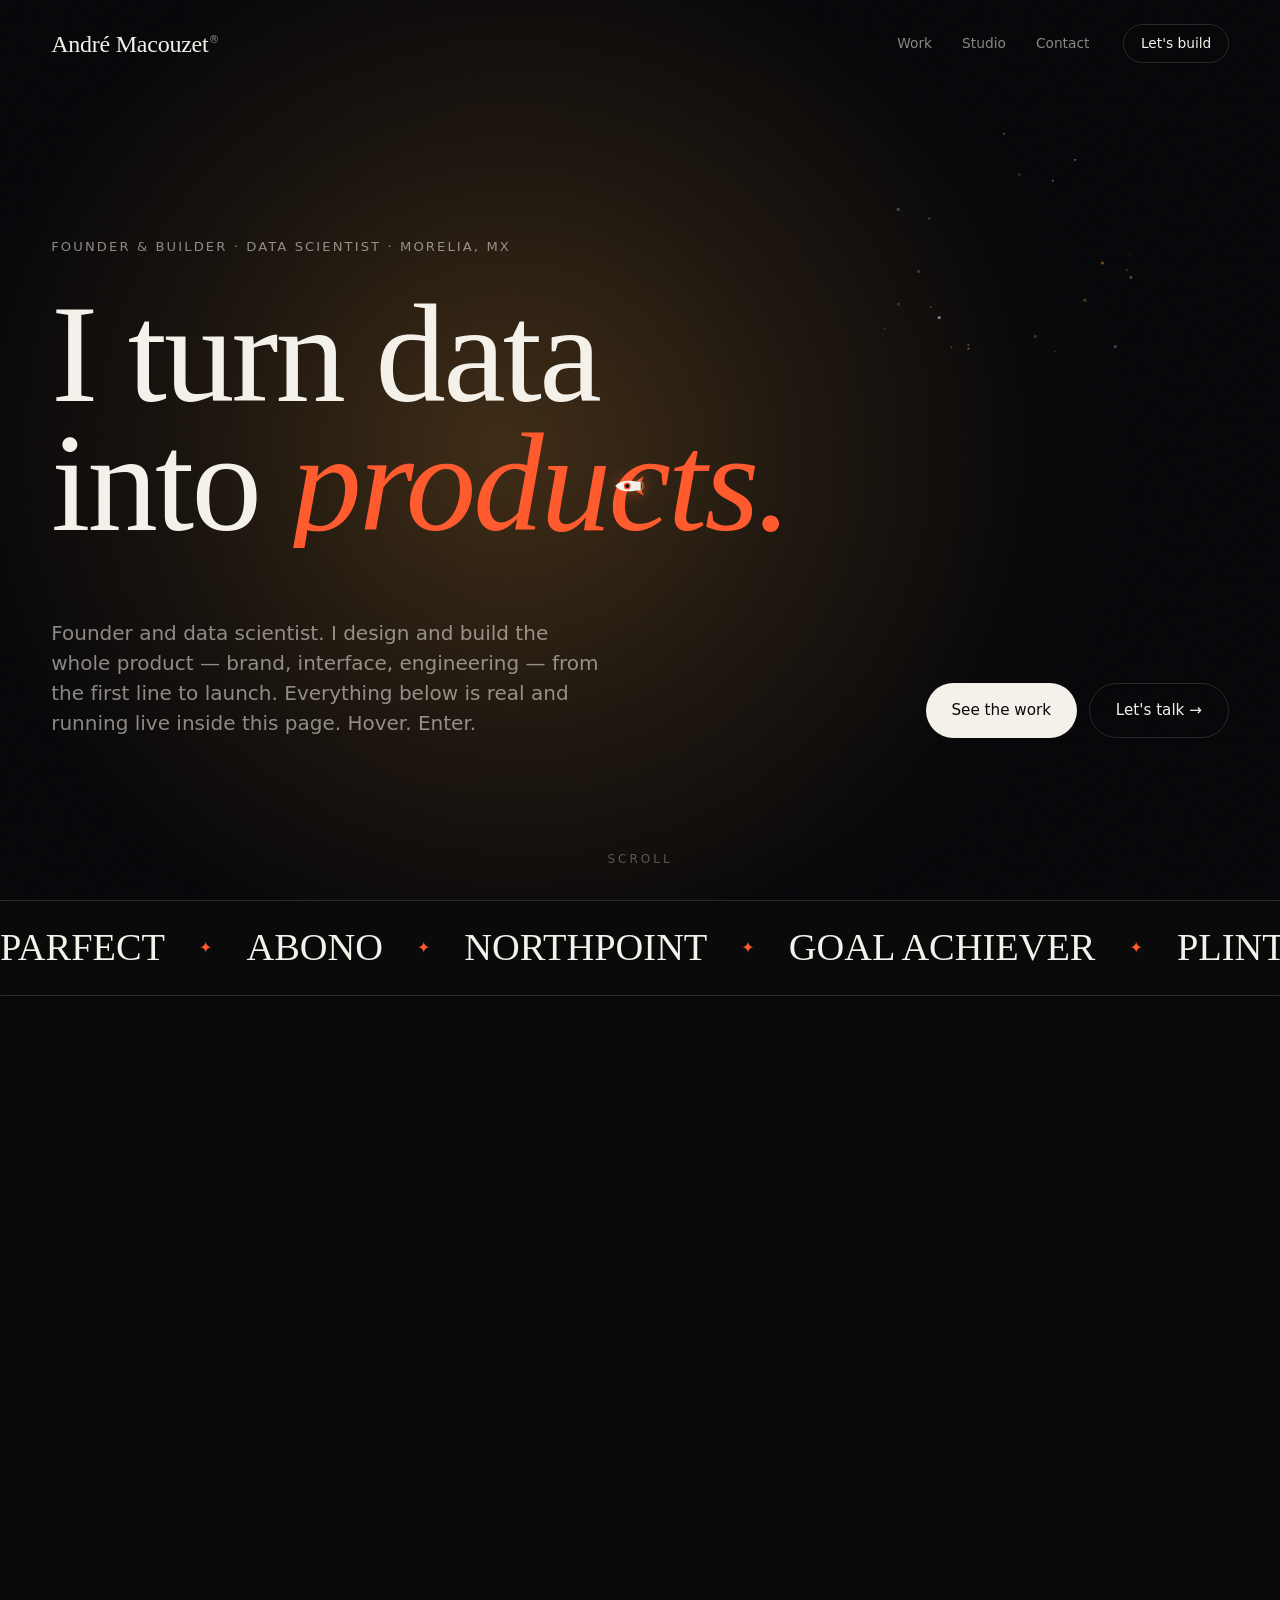
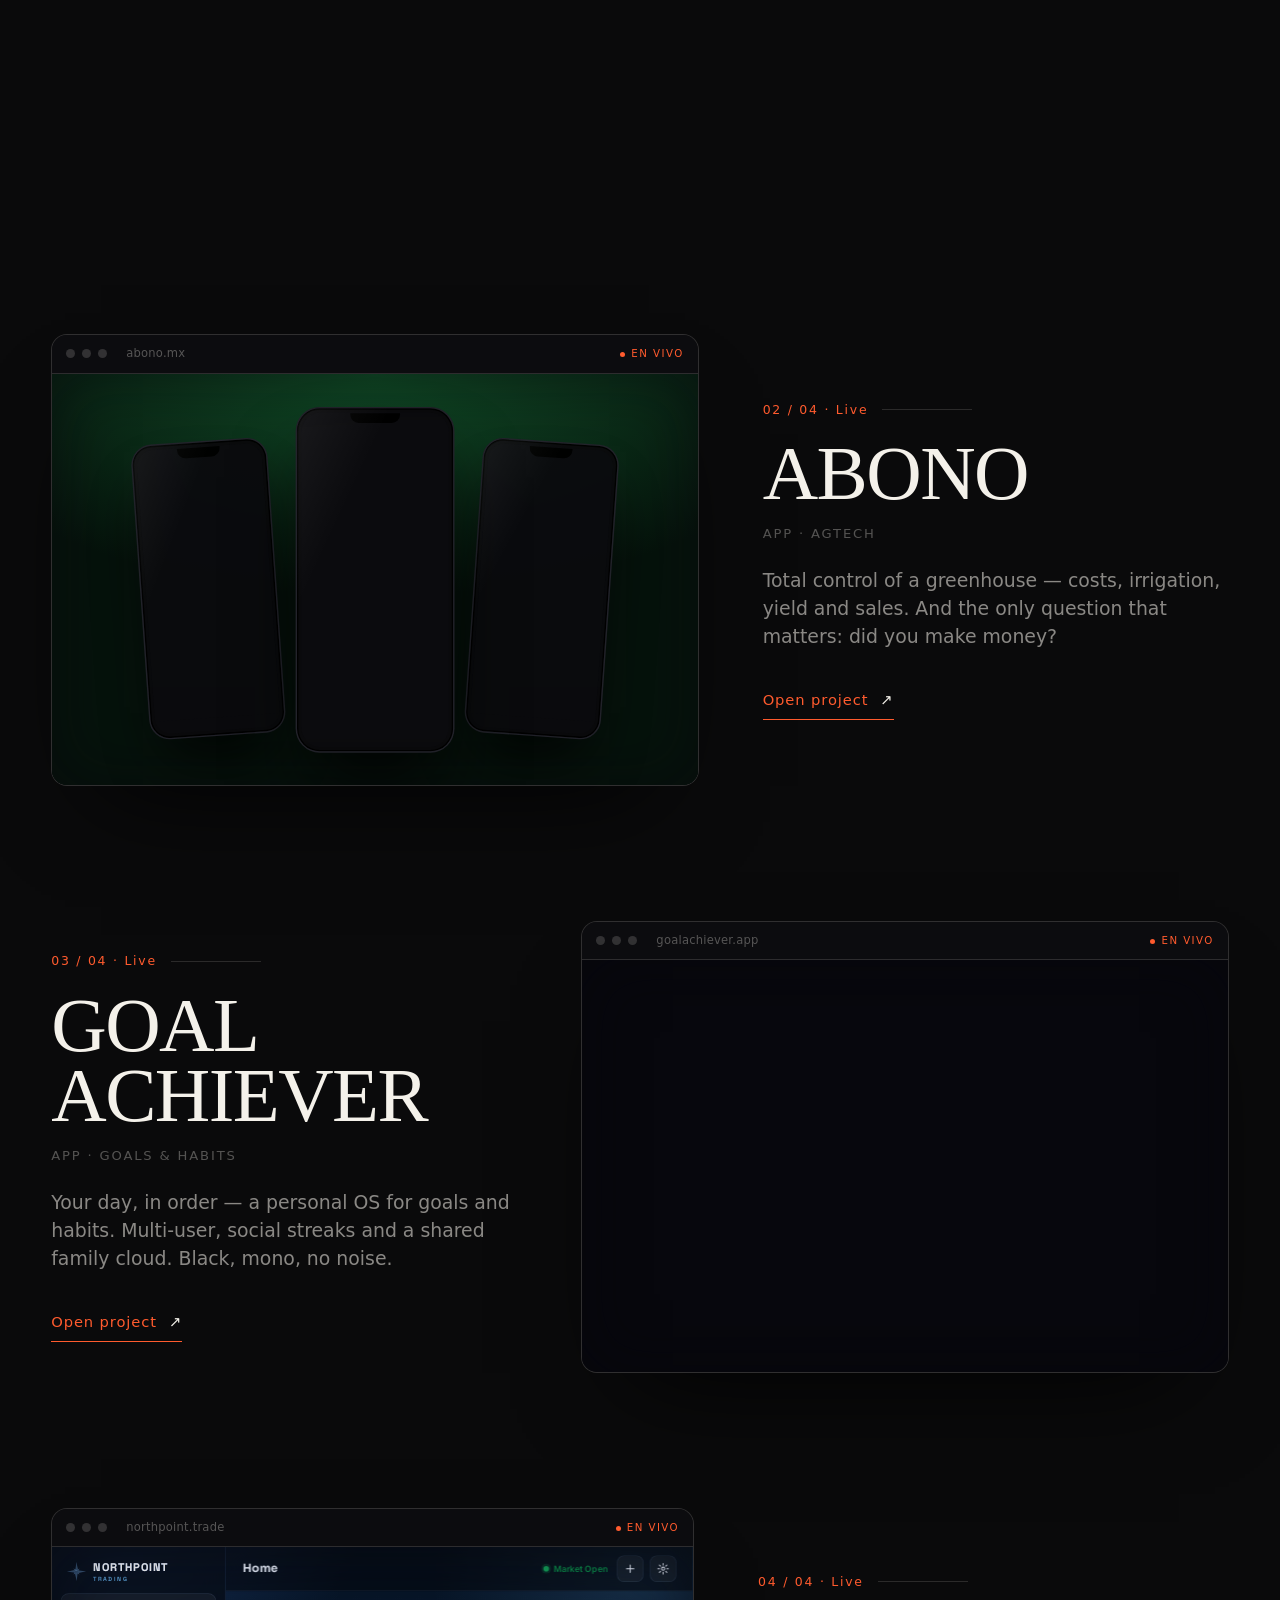
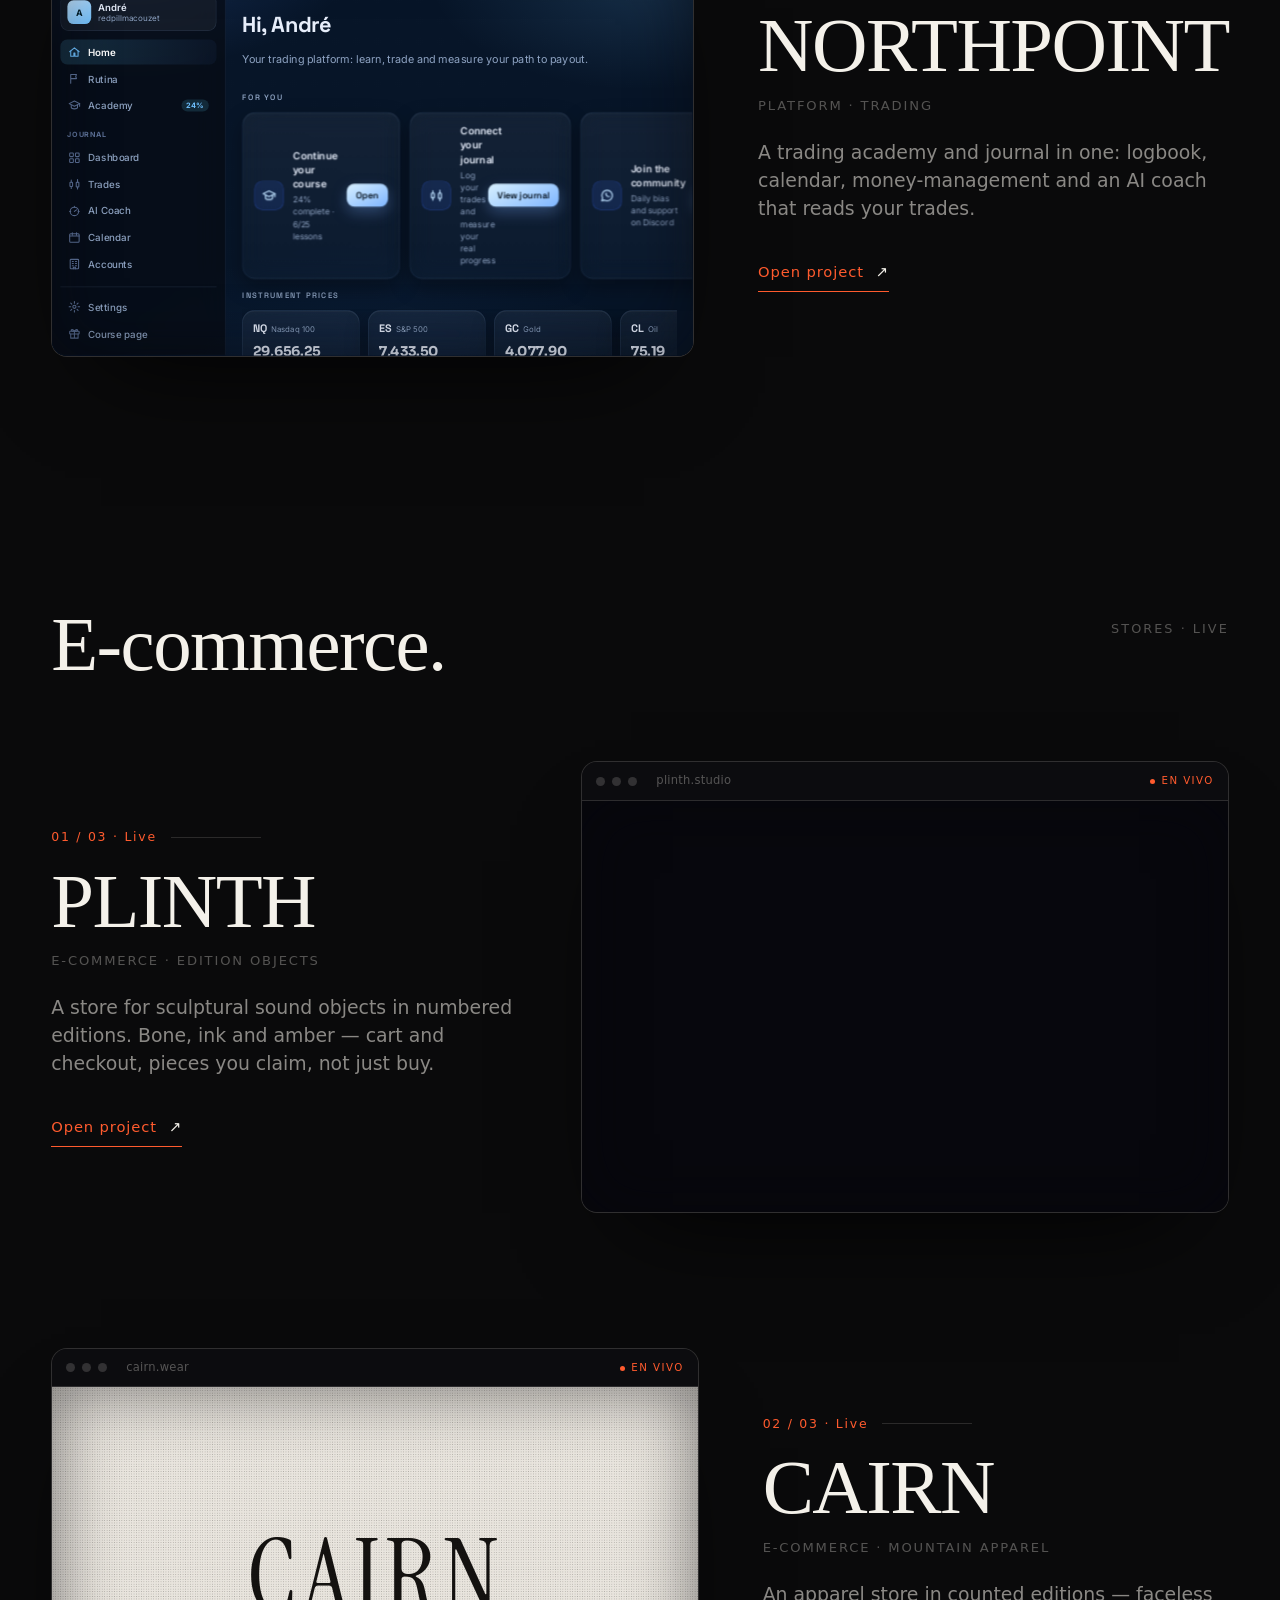
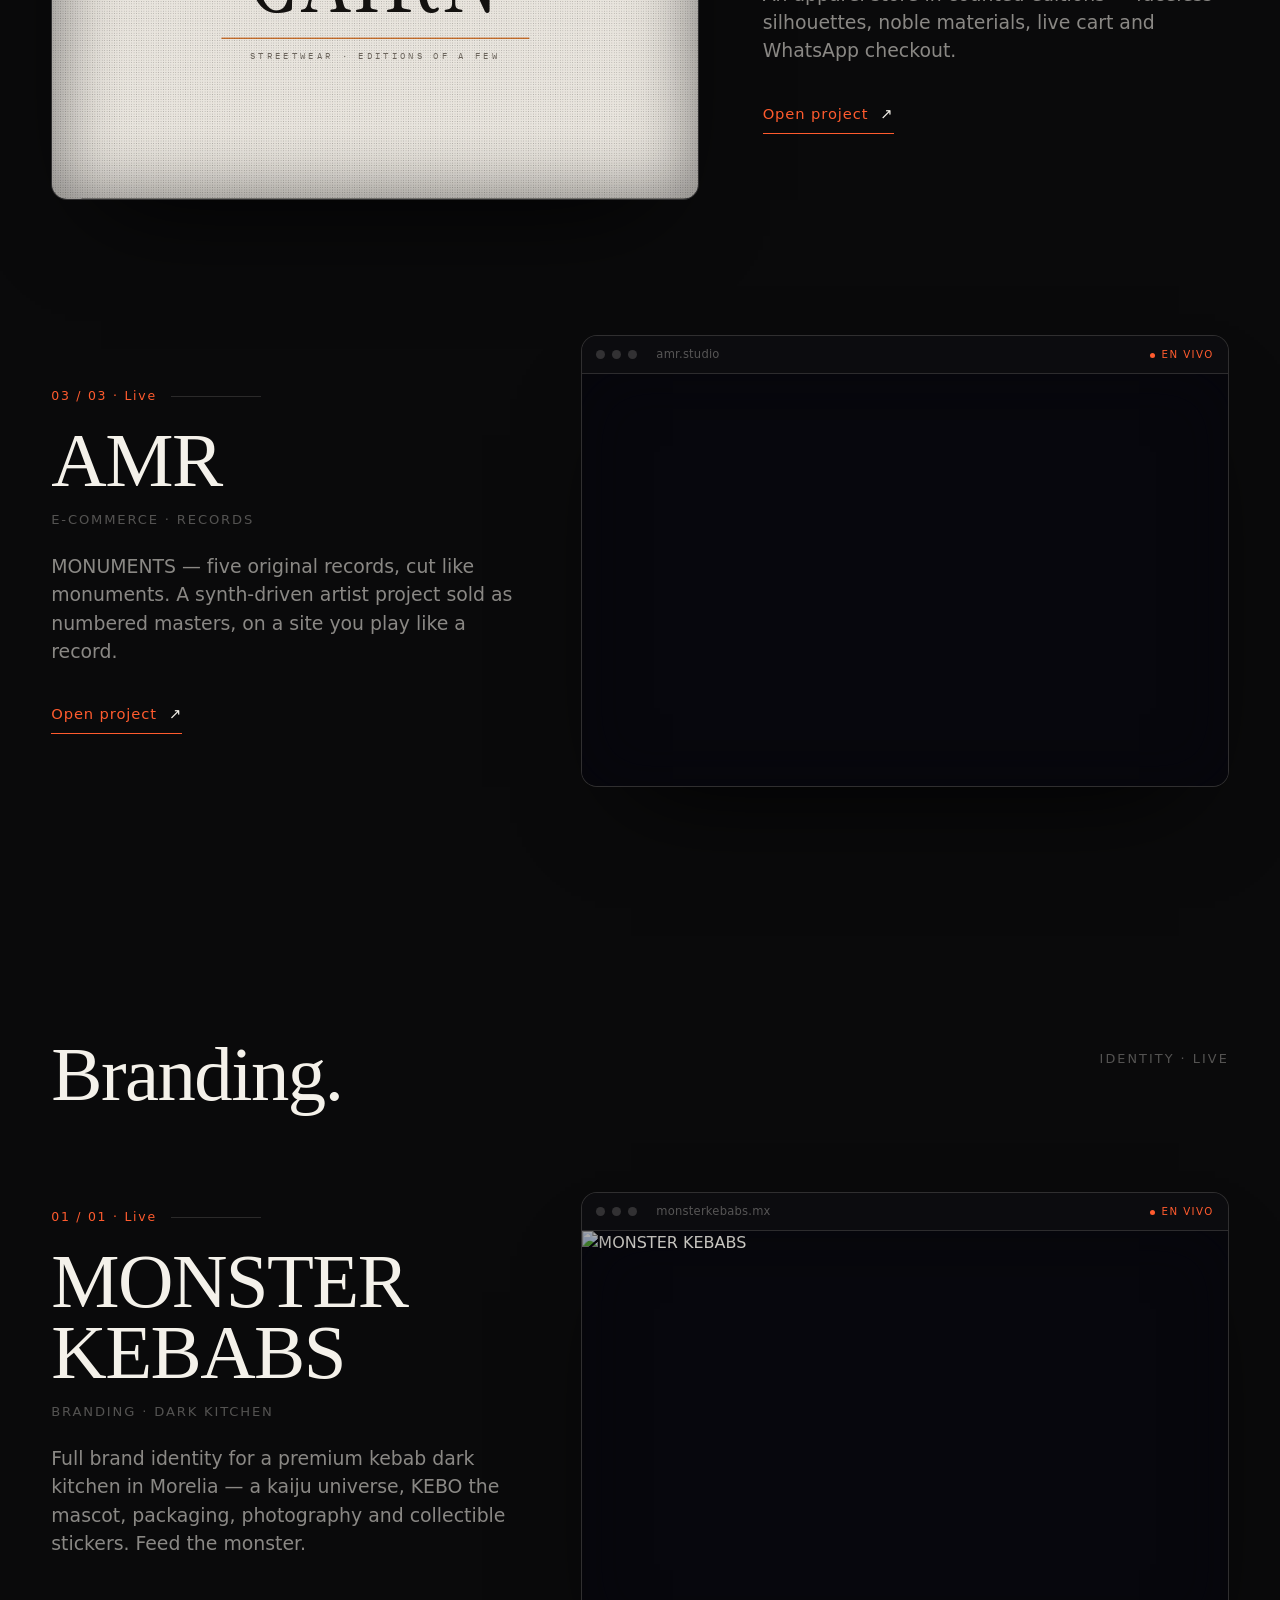
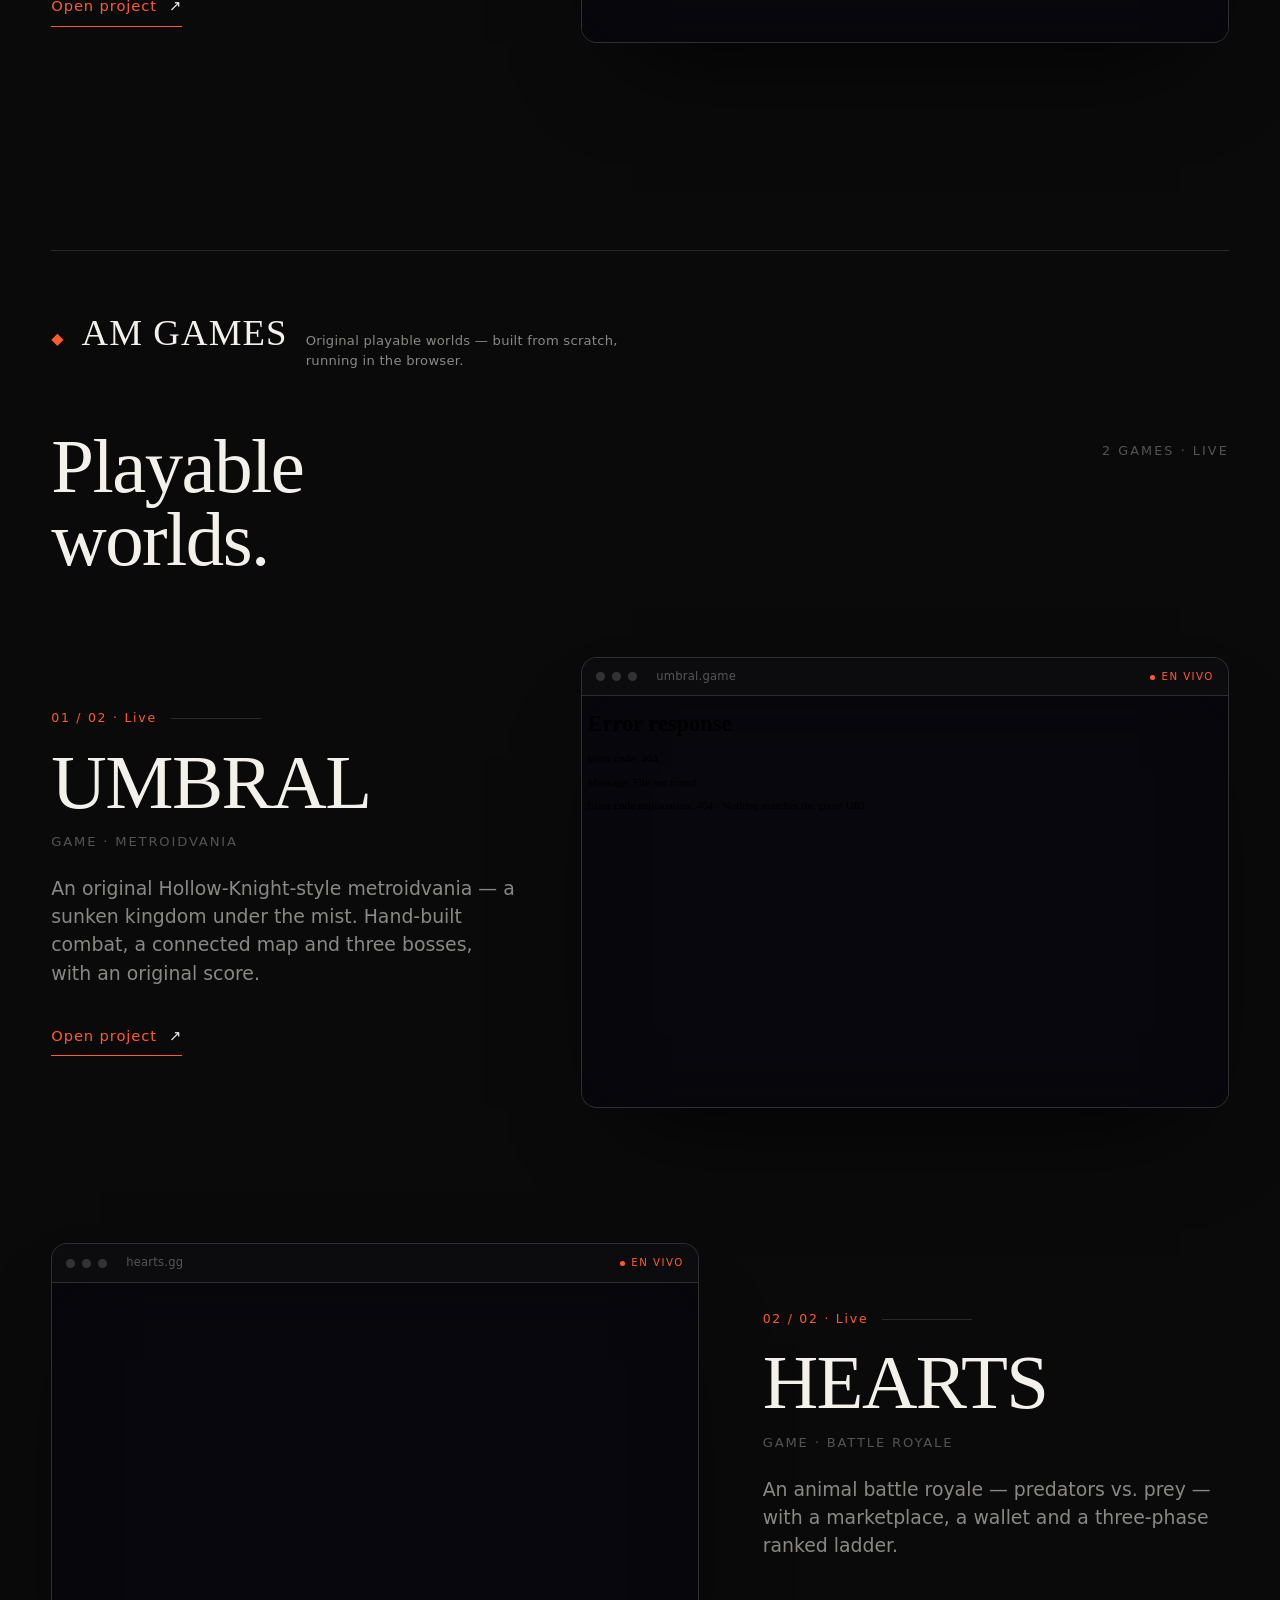
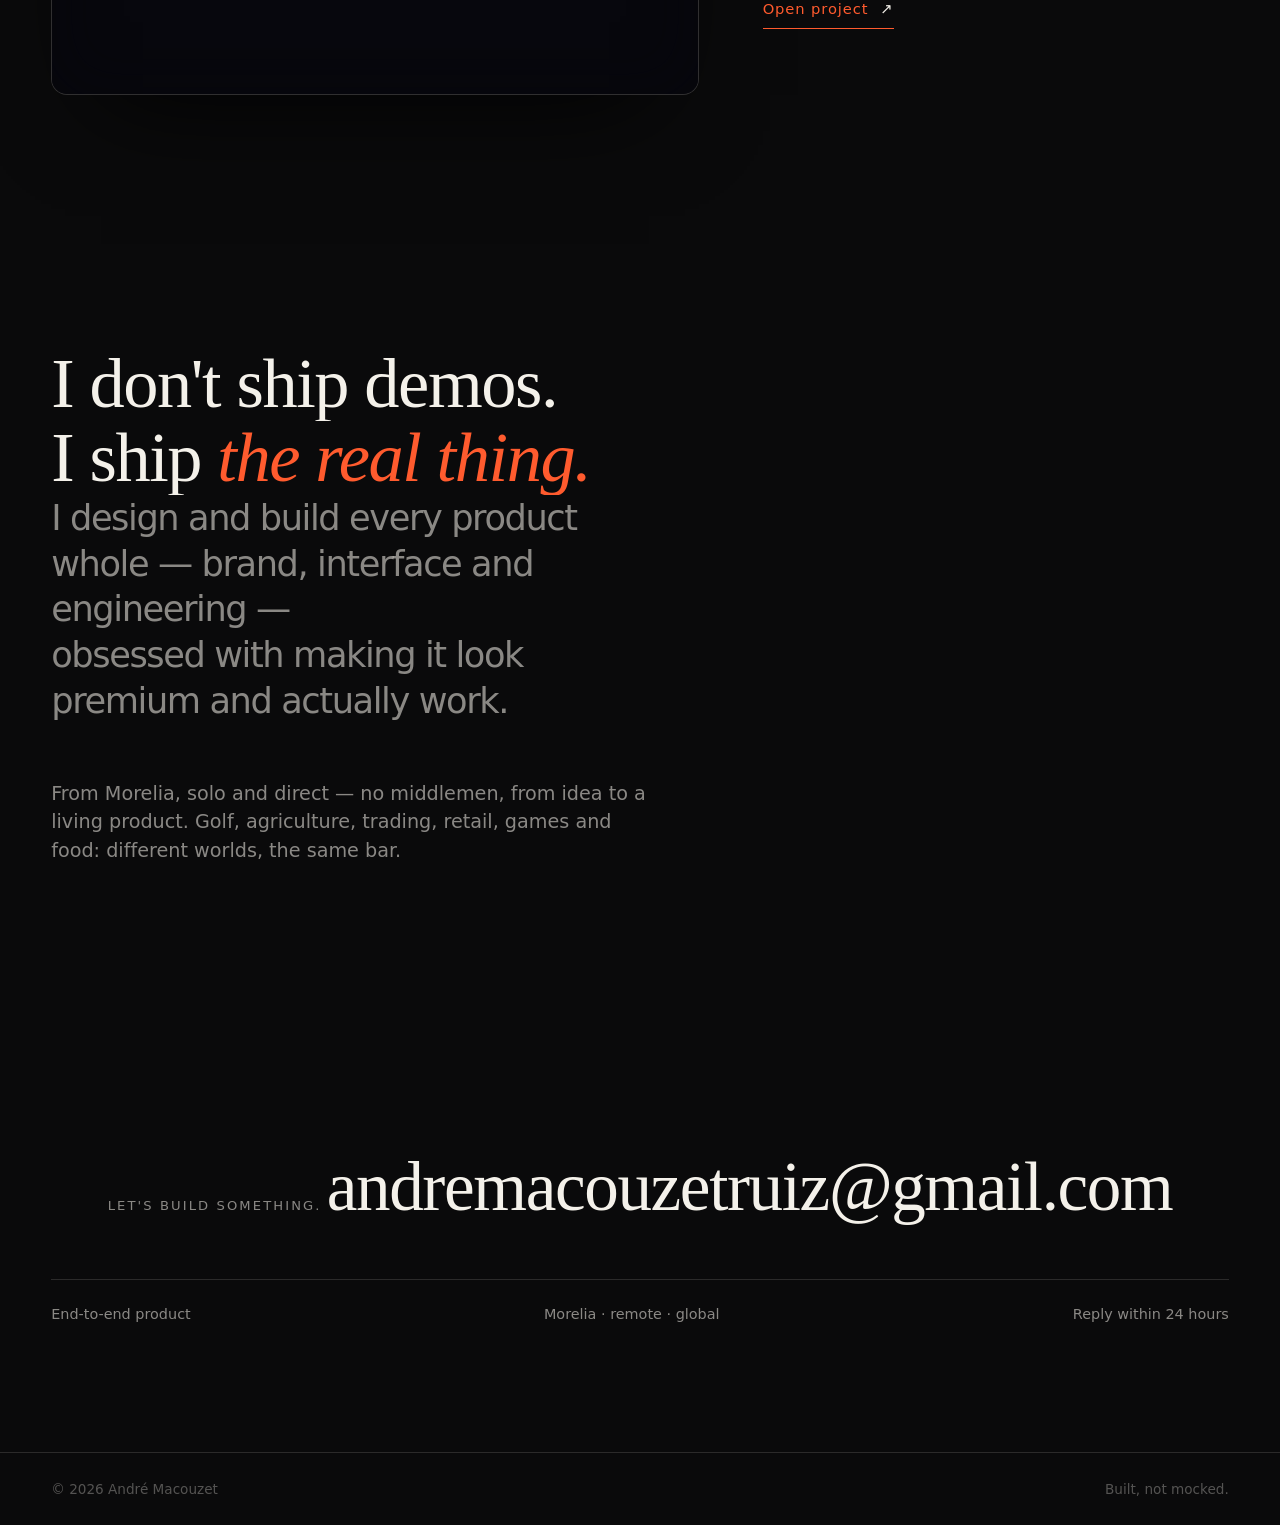
==== commit cfa547a9: "Fondo: saltos tipo Star Wars (largos, estelas + flash); luna en hero extrayendo energia->datos; un p" ====
--- a/index.html
+++ b/index.html
@@ -320,7 +320,7 @@
 <script src="vendor/gsap.min.js"></script>
 <script src="vendor/ScrollTrigger.min.js"></script>
 <script src="vendor/lenis.min.js"></script>
-<script src="js/art.js?v=9"></script>
+<script src="js/art.js?v=10"></script>
 <script src="js/app.js?v=5"></script>
 </body>
 </html>
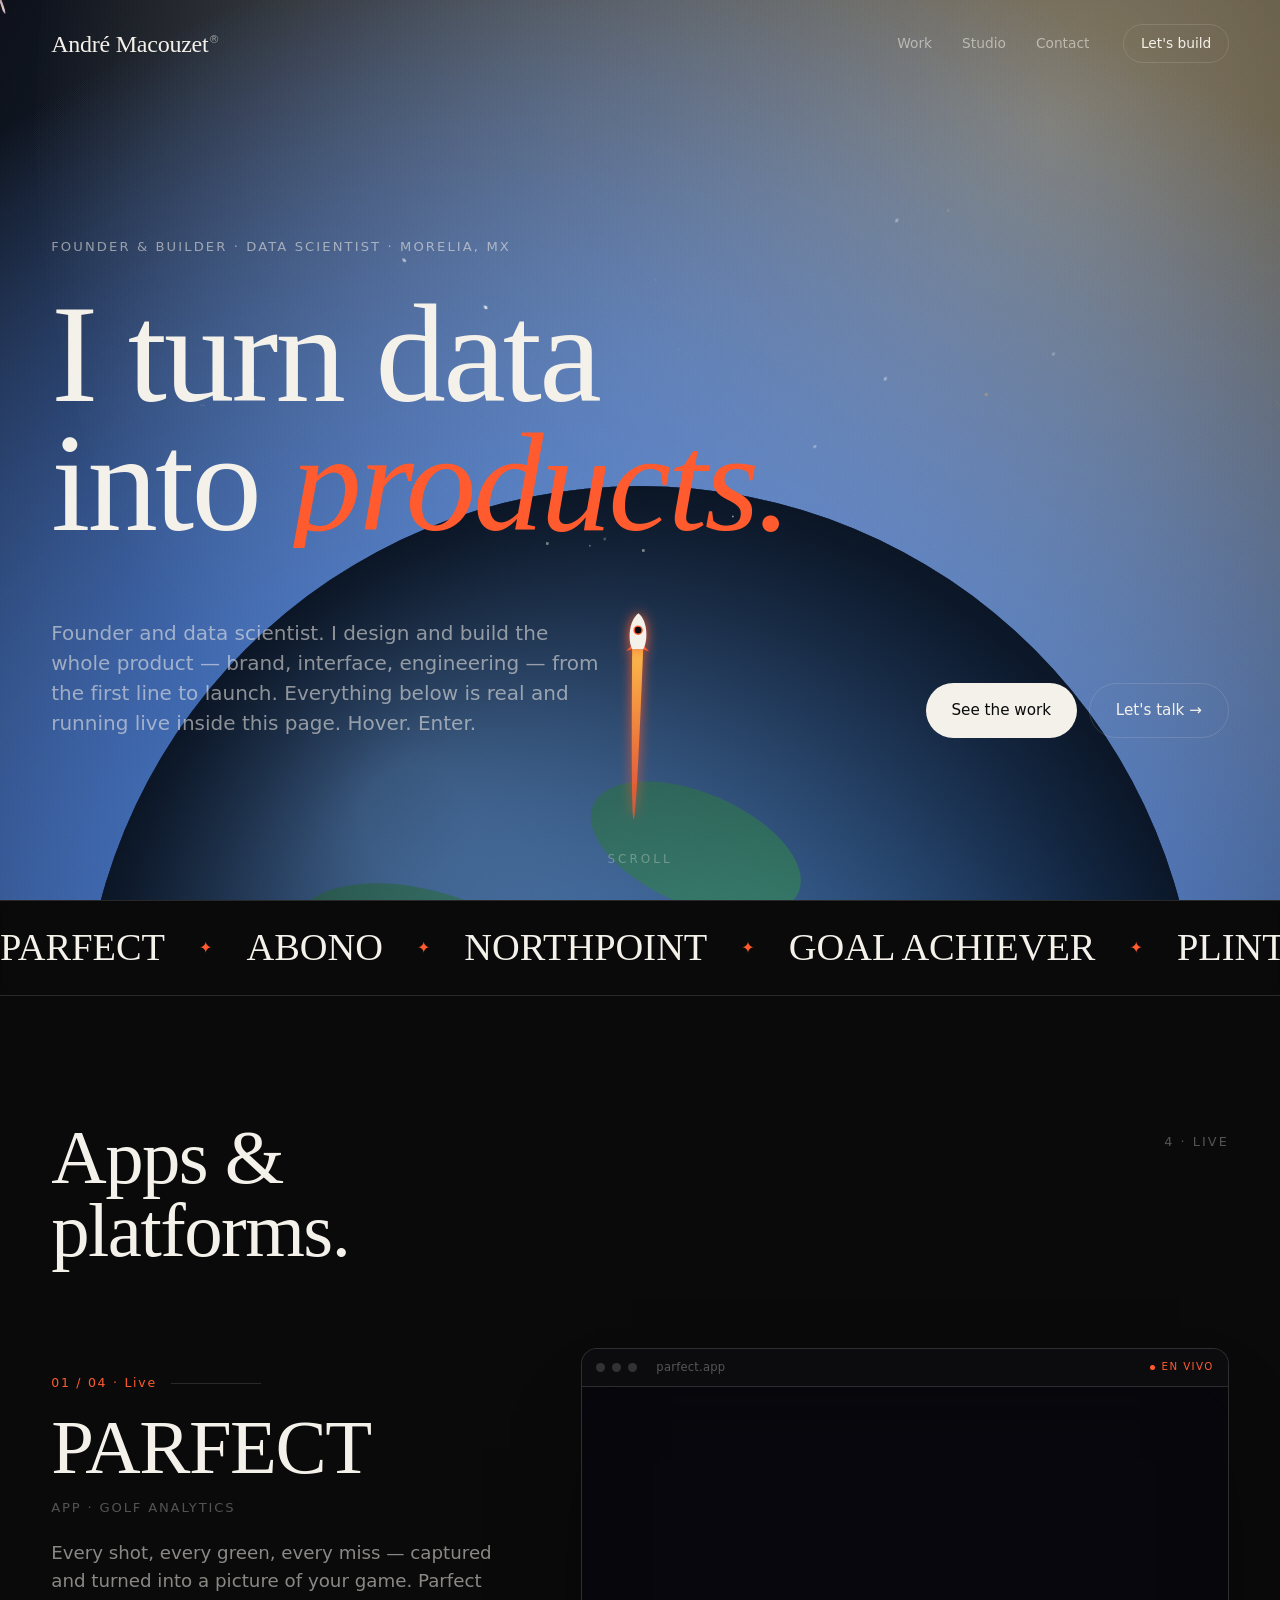
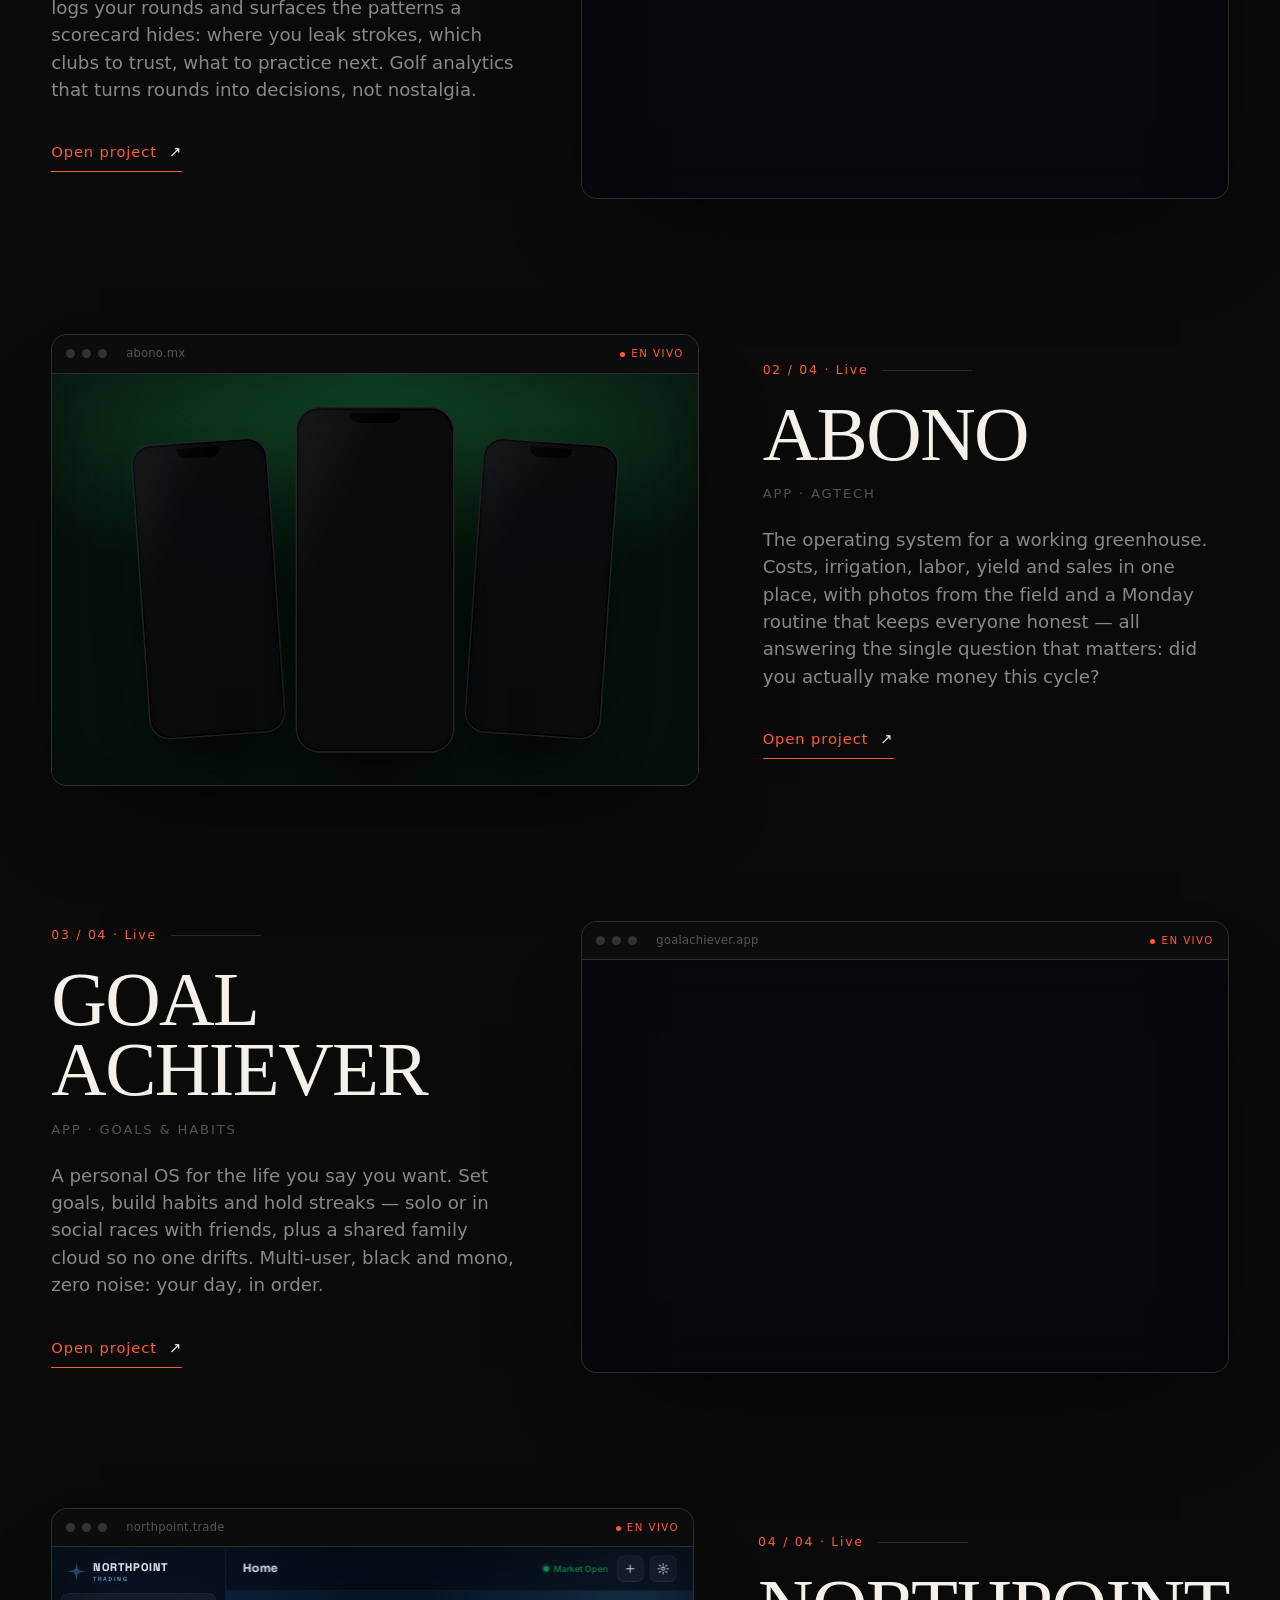
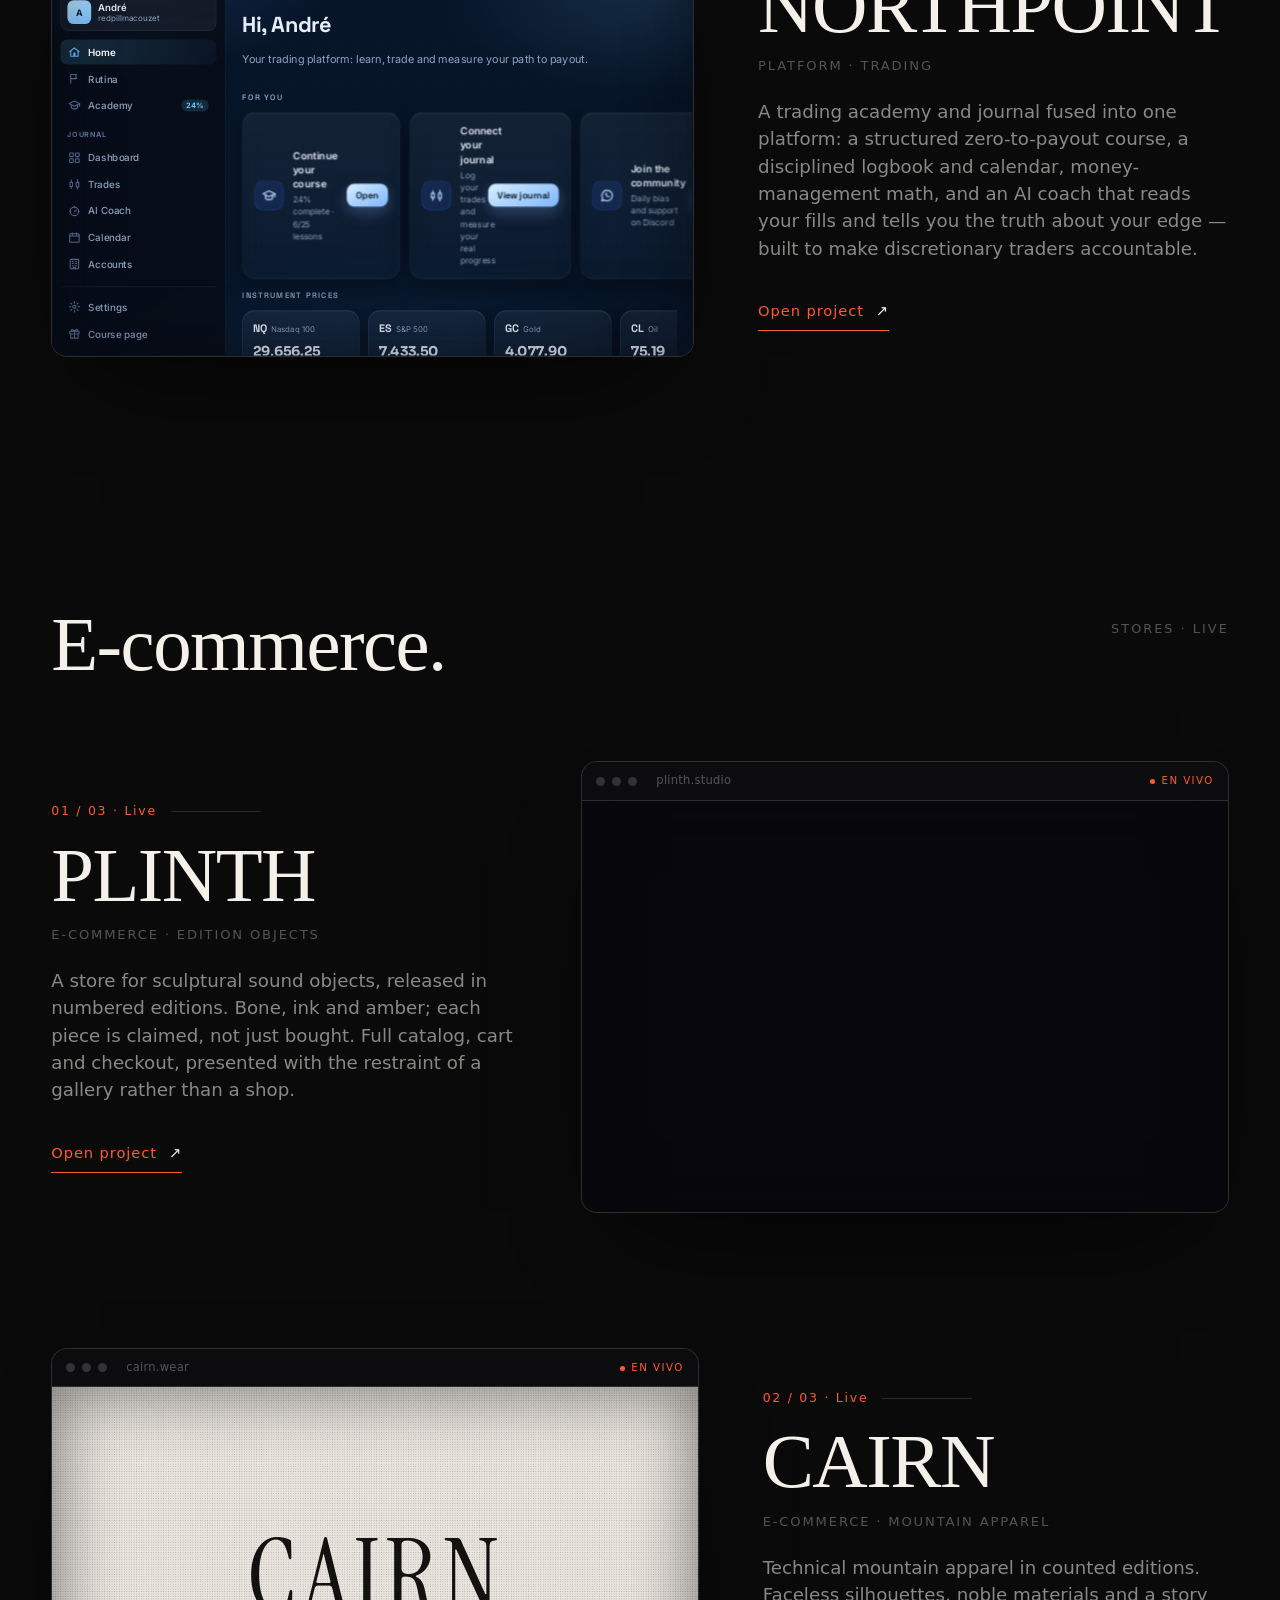
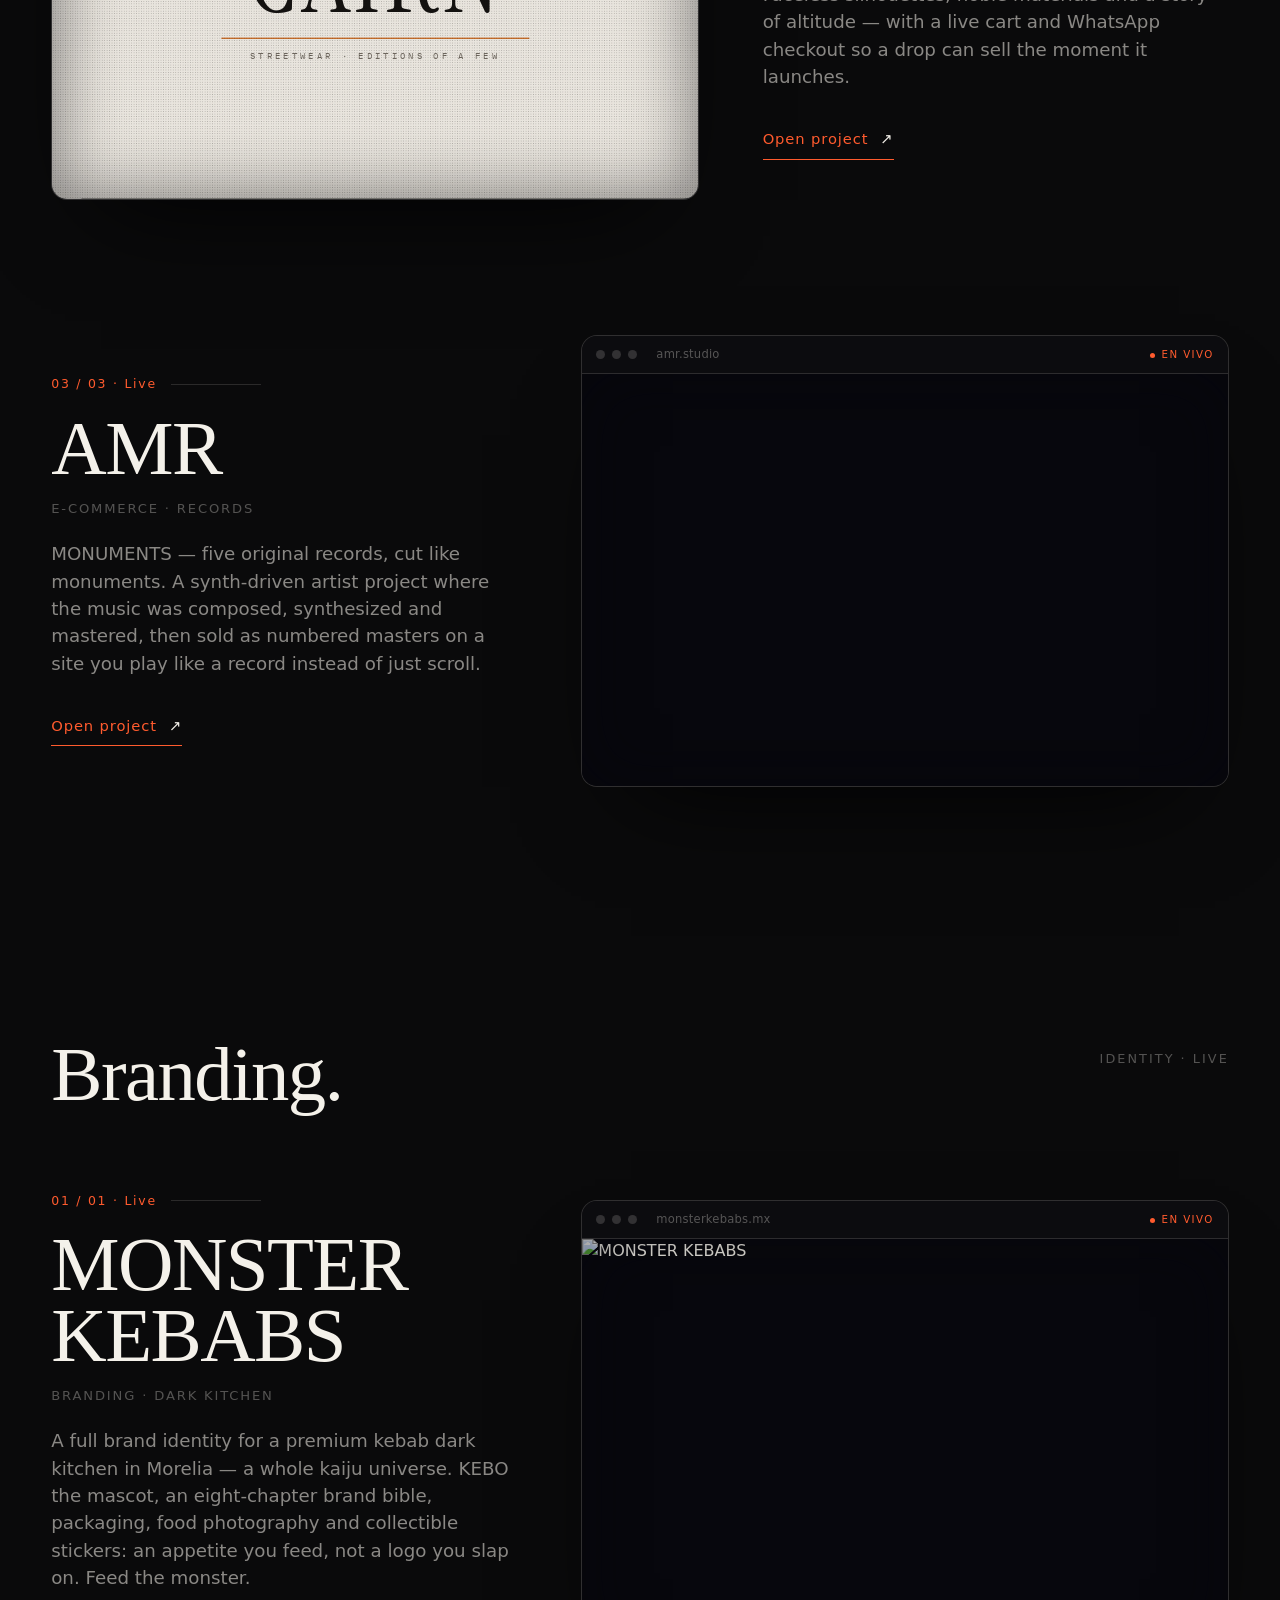
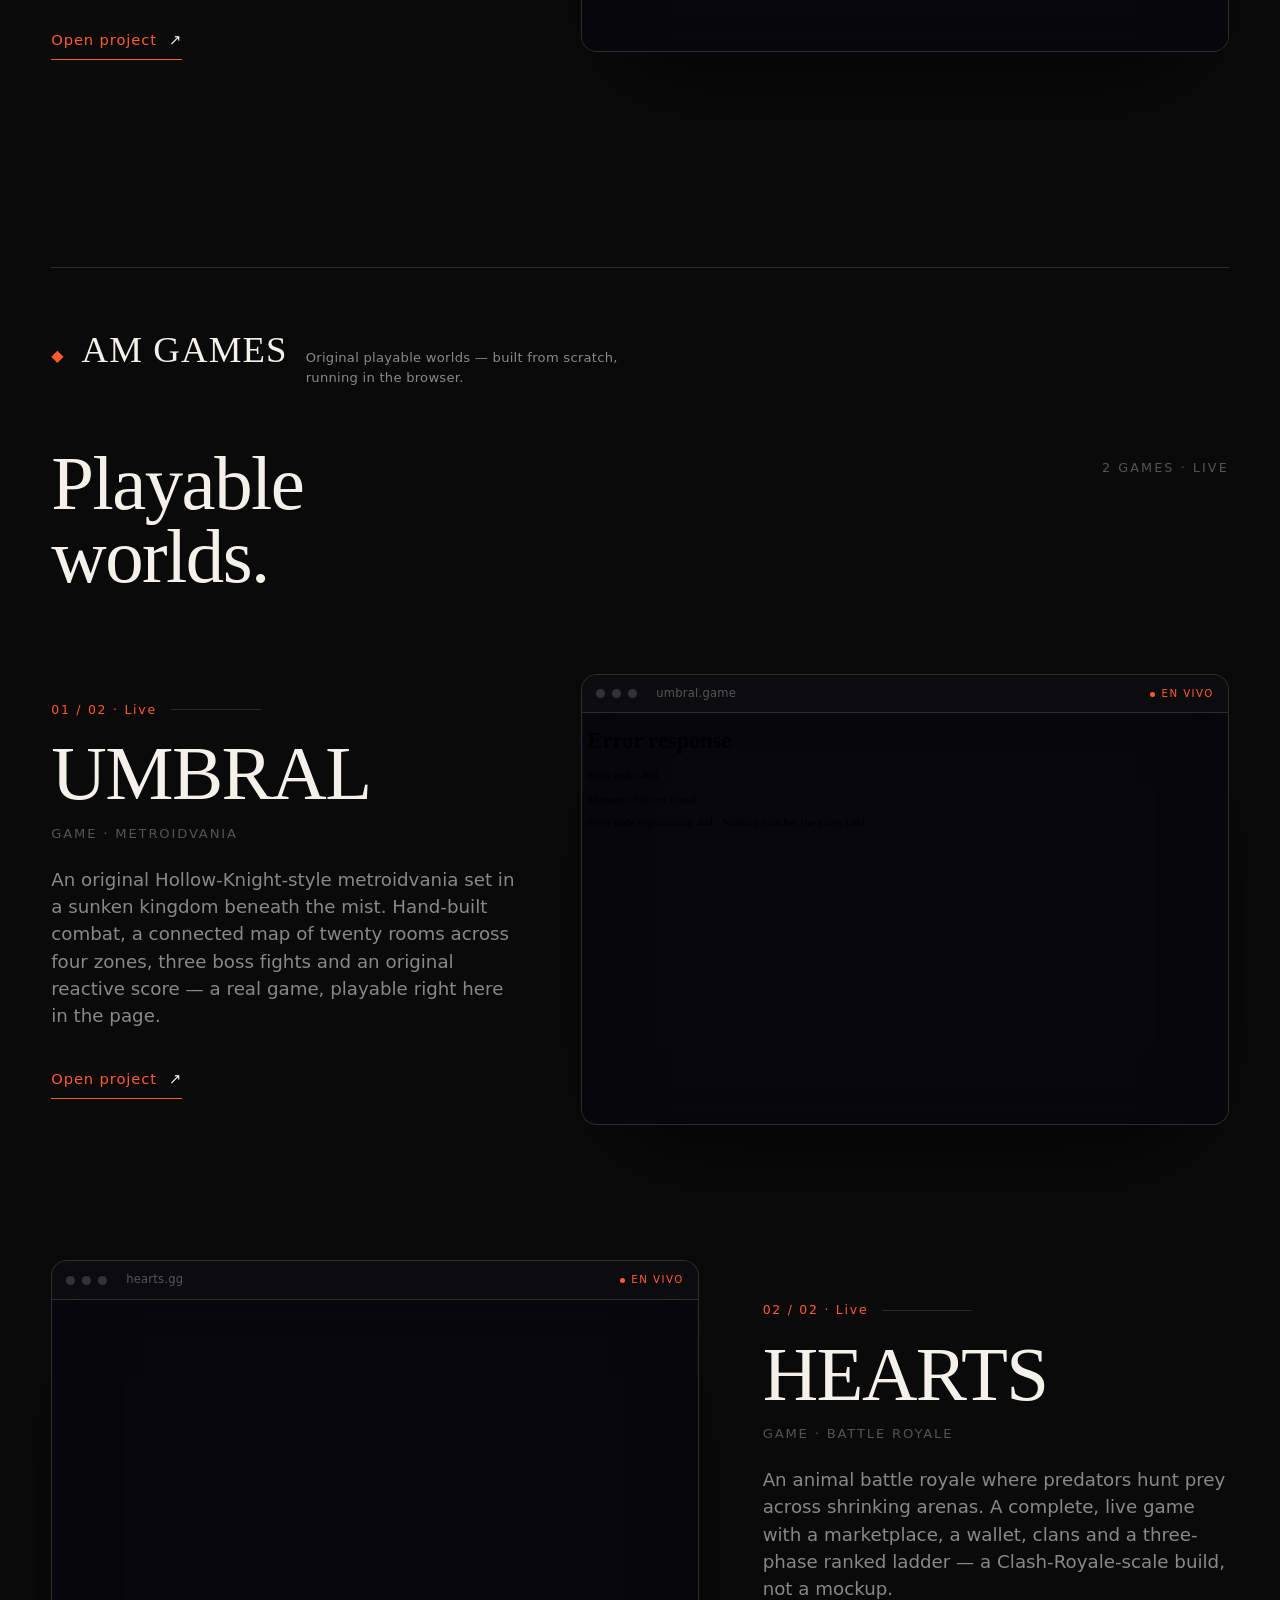
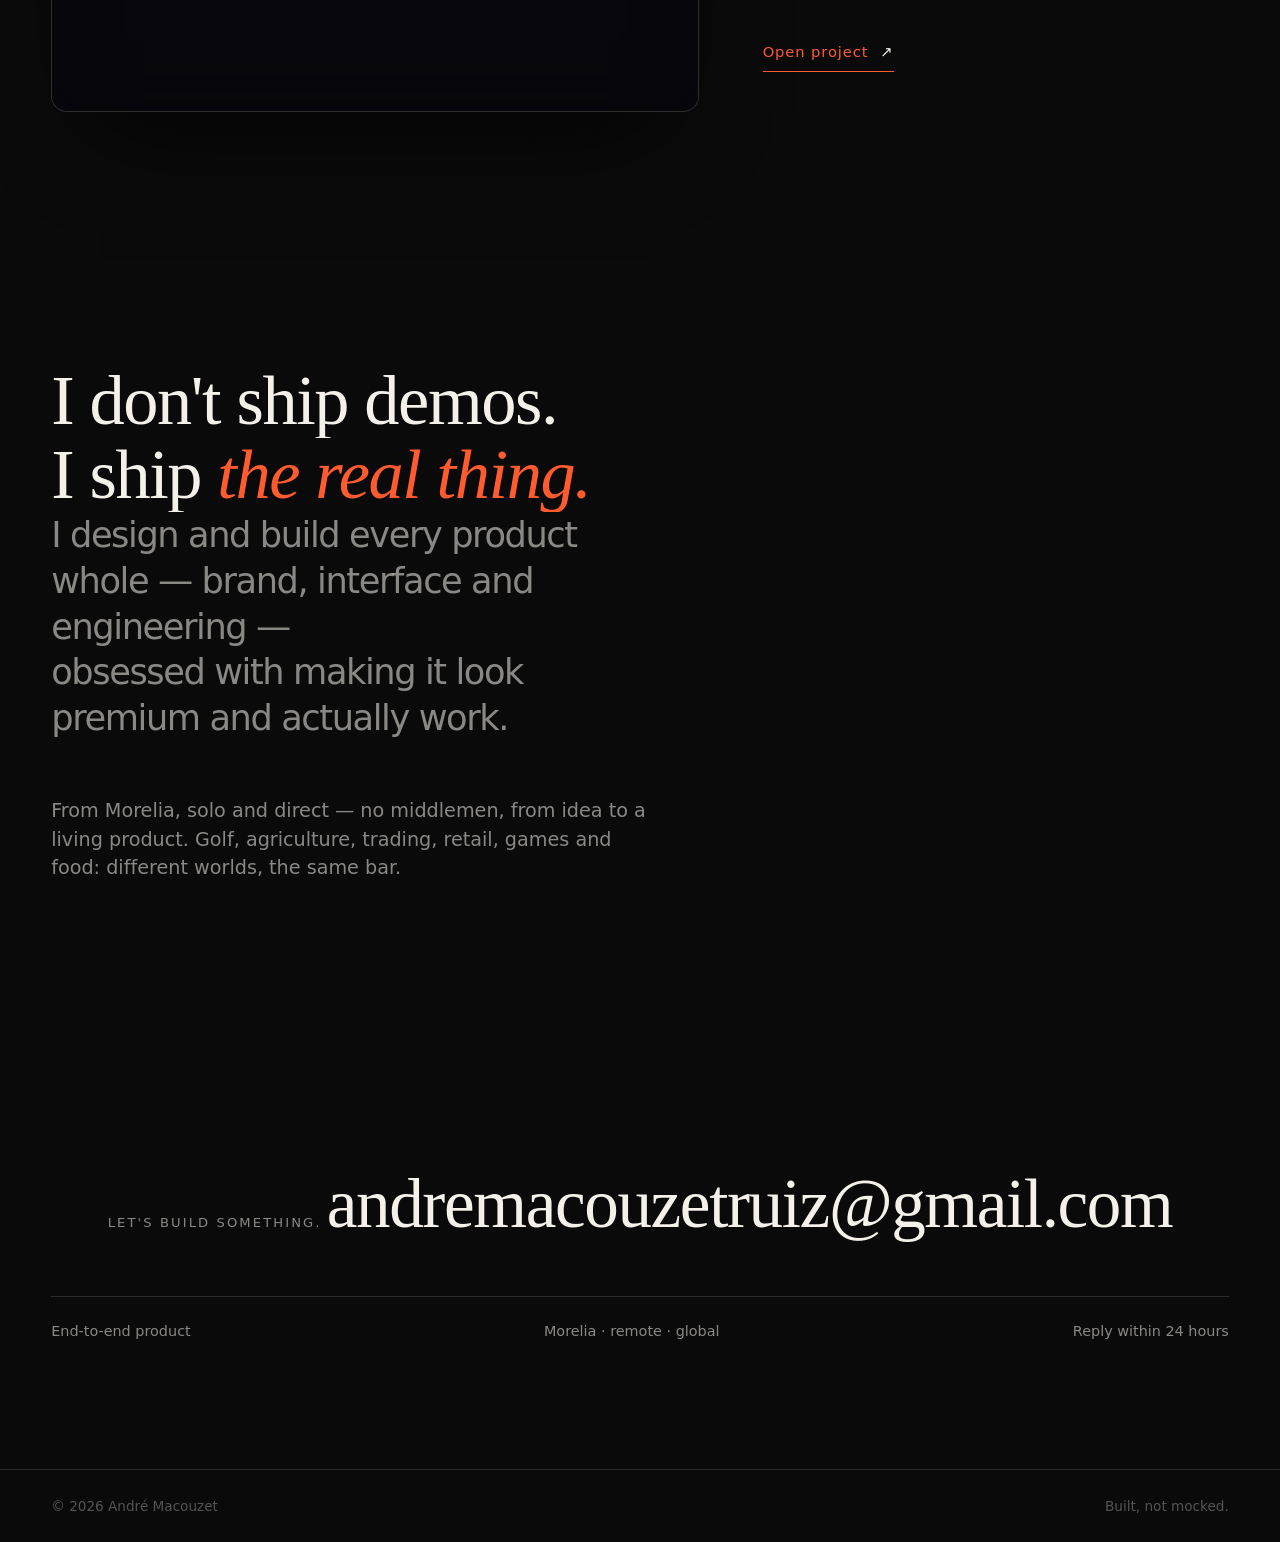
==== commit ebe03ef9: "Fondo = viaje del cohete (protagonista): Tierra(dia soleado)->despegue->Luna(Apps)->Marte(Ecom)->Sol" ====
--- a/index.html
+++ b/index.html
@@ -7,7 +7,7 @@
 <meta name="description" content="Founder & builder and data scientist in Morelia. I design and build products end to end — apps, brands and games, all running live.">
 <meta property="og:title" content="André Macouzet — I turn data into products">
 <meta name="theme-color" content="#0A0A0B">
-<link rel="stylesheet" href="css/style.css?v=5">
+<link rel="stylesheet" href="css/style.css?v=6">
 <style>
   /* ---- portafolio: live-preview tiles over OBRA's design ---- */
   /* ---- big alternating showcases (OBRA look) ---- */
@@ -27,7 +27,7 @@
   .case-info h3{font-family:var(--serif);font-weight:400;font-size:clamp(2.8rem,6vw,6rem);
     line-height:.92;letter-spacing:-.02em}
   .case-info .c-cat{margin-top:14px;font-size:.82rem;text-transform:uppercase;letter-spacing:.14em;color:var(--ink-2)}
-  .case-info .c-desc{margin-top:22px;max-width:42ch;color:var(--ink-1);font-size:clamp(1rem,1.5vw,1.18rem)}
+  .case-info .c-desc{margin-top:22px;max-width:52ch;color:var(--ink-1);font-size:clamp(1rem,1.5vw,1.14rem);line-height:1.5}
   .case-info .c-enter{margin-top:clamp(26px,3vw,38px);display:inline-flex;align-items:center;gap:12px;
     font-size:.92rem;letter-spacing:.06em;padding-bottom:8px;border-bottom:1px solid var(--accent);transition:gap .4s var(--ease)}
   .case-info .c-enter:hover{gap:22px}
@@ -74,6 +74,15 @@
 <div id="loader" aria-hidden="true">
   <div class="l-word">ANDRÉ</div>
   <div class="l-num">000</div>
+  <svg class="l-rocket" viewBox="0 0 40 64" xmlns="http://www.w3.org/2000/svg">
+    <defs><linearGradient id="lfg" x1="0" y1="0" x2="0" y2="1">
+      <stop offset="0" stop-color="#FFC24A"/><stop offset=".5" stop-color="#FF5B2E"/><stop offset="1" stop-color="#FF5B2E" stop-opacity="0"/>
+    </linearGradient></defs>
+    <path class="l-flame" d="M12 37 Q20 70 28 37 Q20 47 12 37 Z" fill="url(#lfg)"/>
+    <path d="M13 30 L5 43 L13 39 Z" fill="#FF5B2E"/><path d="M27 30 L35 43 L27 39 Z" fill="#FF5B2E"/>
+    <path d="M20 2 C29 9 29 23 27 32 L27 38 L13 38 L13 32 C11 23 11 9 20 2 Z" fill="#F4F1EA"/>
+    <circle cx="20" cy="19" r="3.8" fill="#0A0A0B" stroke="#FF5B2E" stroke-width="2.2"/>
+  </svg>
 </div>
 
 <canvas id="art" aria-hidden="true"></canvas>
@@ -210,39 +219,39 @@
 /* ---- apps & platforms ---- */
 const APPS = [
   {name:"PARFECT",cat:"App · Golf analytics",url:"https://parfectapp.github.io/parfect/",host:"parfect.app",
-   desc:"Every shot, every green, every pattern. Golf analytics that turns your rounds into decisions — not nostalgia."},
+   desc:"Every shot, every green, every miss — captured and turned into a picture of your game. Parfect logs your rounds and surfaces the patterns a scorecard hides: where you leak strokes, which clubs to trust, what to practice next. Golf analytics that turns rounds into decisions, not nostalgia."},
   {name:"ABONO",cat:"App · AgTech",url:"https://parfectapp.github.io/agrofin/",host:"abono.mx",
    preview:"phones.html?src=https://parfectapp.github.io/agrofin/&bg=06130c&glow=104a26",
-   desc:"Total control of a greenhouse — costs, irrigation, yield and sales. And the only question that matters: did you make money?"},
+   desc:"The operating system for a working greenhouse. Costs, irrigation, labor, yield and sales in one place, with photos from the field and a Monday routine that keeps everyone honest — all answering the single question that matters: did you actually make money this cycle?"},
   {name:"GOAL ACHIEVER",cat:"App · Goals & habits",url:"https://parfectapp.github.io/goal-achiever/",host:"goalachiever.app",
-   desc:"Your day, in order — a personal OS for goals and habits. Multi-user, social streaks and a shared family cloud. Black, mono, no noise."},
+   desc:"A personal OS for the life you say you want. Set goals, build habits and hold streaks — solo or in social races with friends, plus a shared family cloud so no one drifts. Multi-user, black and mono, zero noise: your day, in order."},
   {name:"NORTHPOINT",cat:"Platform · Trading",url:"northpoint/index.html?v=49",host:"northpoint.trade",
-   desc:"A trading academy and journal in one: logbook, calendar, money-management and an AI coach that reads your trades."},
+   desc:"A trading academy and journal fused into one platform: a structured zero-to-payout course, a disciplined logbook and calendar, money-management math, and an AI coach that reads your fills and tells you the truth about your edge — built to make discretionary traders accountable."},
 ];
 
 /* ---- e-commerce (stores) ---- */
 const ECOM = [
   {name:"PLINTH",cat:"E-commerce · Edition objects",url:"https://parfectapp.github.io/plinth/plinth.html",host:"plinth.studio",
-   desc:"A store for sculptural sound objects in numbered editions. Bone, ink and amber — cart and checkout, pieces you claim, not just buy."},
+   desc:"A store for sculptural sound objects, released in numbered editions. Bone, ink and amber; each piece is claimed, not just bought. Full catalog, cart and checkout, presented with the restraint of a gallery rather than a shop."},
   {name:"CAIRN",cat:"E-commerce · Mountain apparel",url:"cairn/index.html",host:"cairn.wear",
-   desc:"An apparel store in counted editions — faceless silhouettes, noble materials, live cart and WhatsApp checkout."},
+   desc:"Technical mountain apparel in counted editions. Faceless silhouettes, noble materials and a story of altitude — with a live cart and WhatsApp checkout so a drop can sell the moment it launches."},
   {name:"AMR",cat:"E-commerce · Records",url:"https://parfectapp.github.io/amr/",host:"amr.studio",
-   desc:"MONUMENTS — five original records, cut like monuments. A synth-driven artist project sold as numbered masters, on a site you play like a record."},
+   desc:"MONUMENTS — five original records, cut like monuments. A synth-driven artist project where the music was composed, synthesized and mastered, then sold as numbered masters on a site you play like a record instead of just scroll."},
 ];
 
 /* ---- branding ---- */
 const BRAND = [
   {name:"MONSTER KEBABS",cat:"Branding · Dark kitchen",url:"https://parfectapp.github.io/monster-kebabs/",host:"monsterkebabs.mx",
    img:"https://parfectapp.github.io/monster-kebabs/fotos/la-bestia.jpg",
-   desc:"Full brand identity for a premium kebab dark kitchen in Morelia — a kaiju universe, KEBO the mascot, packaging, photography and collectible stickers. Feed the monster."},
+   desc:"A full brand identity for a premium kebab dark kitchen in Morelia — a whole kaiju universe. KEBO the mascot, an eight-chapter brand bible, packaging, food photography and collectible stickers: an appetite you feed, not a logo you slap on. Feed the monster."},
 ];
 
 /* ---- games (AM GAMES) — bottom of the portfolio ---- */
 const GAMES = [
   {name:"UMBRAL",cat:"Game · Metroidvania",url:"umbral/index.html",host:"umbral.game",
-   desc:"An original Hollow-Knight-style metroidvania — a sunken kingdom under the mist. Hand-built combat, a connected map and three bosses, with an original score."},
+   desc:"An original Hollow-Knight-style metroidvania set in a sunken kingdom beneath the mist. Hand-built combat, a connected map of twenty rooms across four zones, three boss fights and an original reactive score — a real game, playable right here in the page."},
   {name:"HEARTS",cat:"Game · Battle royale",url:"https://parfectapp.github.io/hearts/landing.html",host:"hearts.gg",
-   desc:"An animal battle royale — predators vs. prey — with a marketplace, a wallet and a three-phase ranked ladder."},
+   desc:"An animal battle royale where predators hunt prey across shrinking arenas. A complete, live game with a marketplace, a wallet, clans and a three-phase ranked ladder — a Clash-Royale-scale build, not a mockup."},
 ];
 
 function renderInto(list, elId){
@@ -320,7 +329,7 @@
 <script src="vendor/gsap.min.js"></script>
 <script src="vendor/ScrollTrigger.min.js"></script>
 <script src="vendor/lenis.min.js"></script>
-<script src="js/art.js?v=10"></script>
-<script src="js/app.js?v=5"></script>
+<script src="js/art.js?v=13"></script>
+<script src="js/app.js?v=6"></script>
 </body>
 </html>
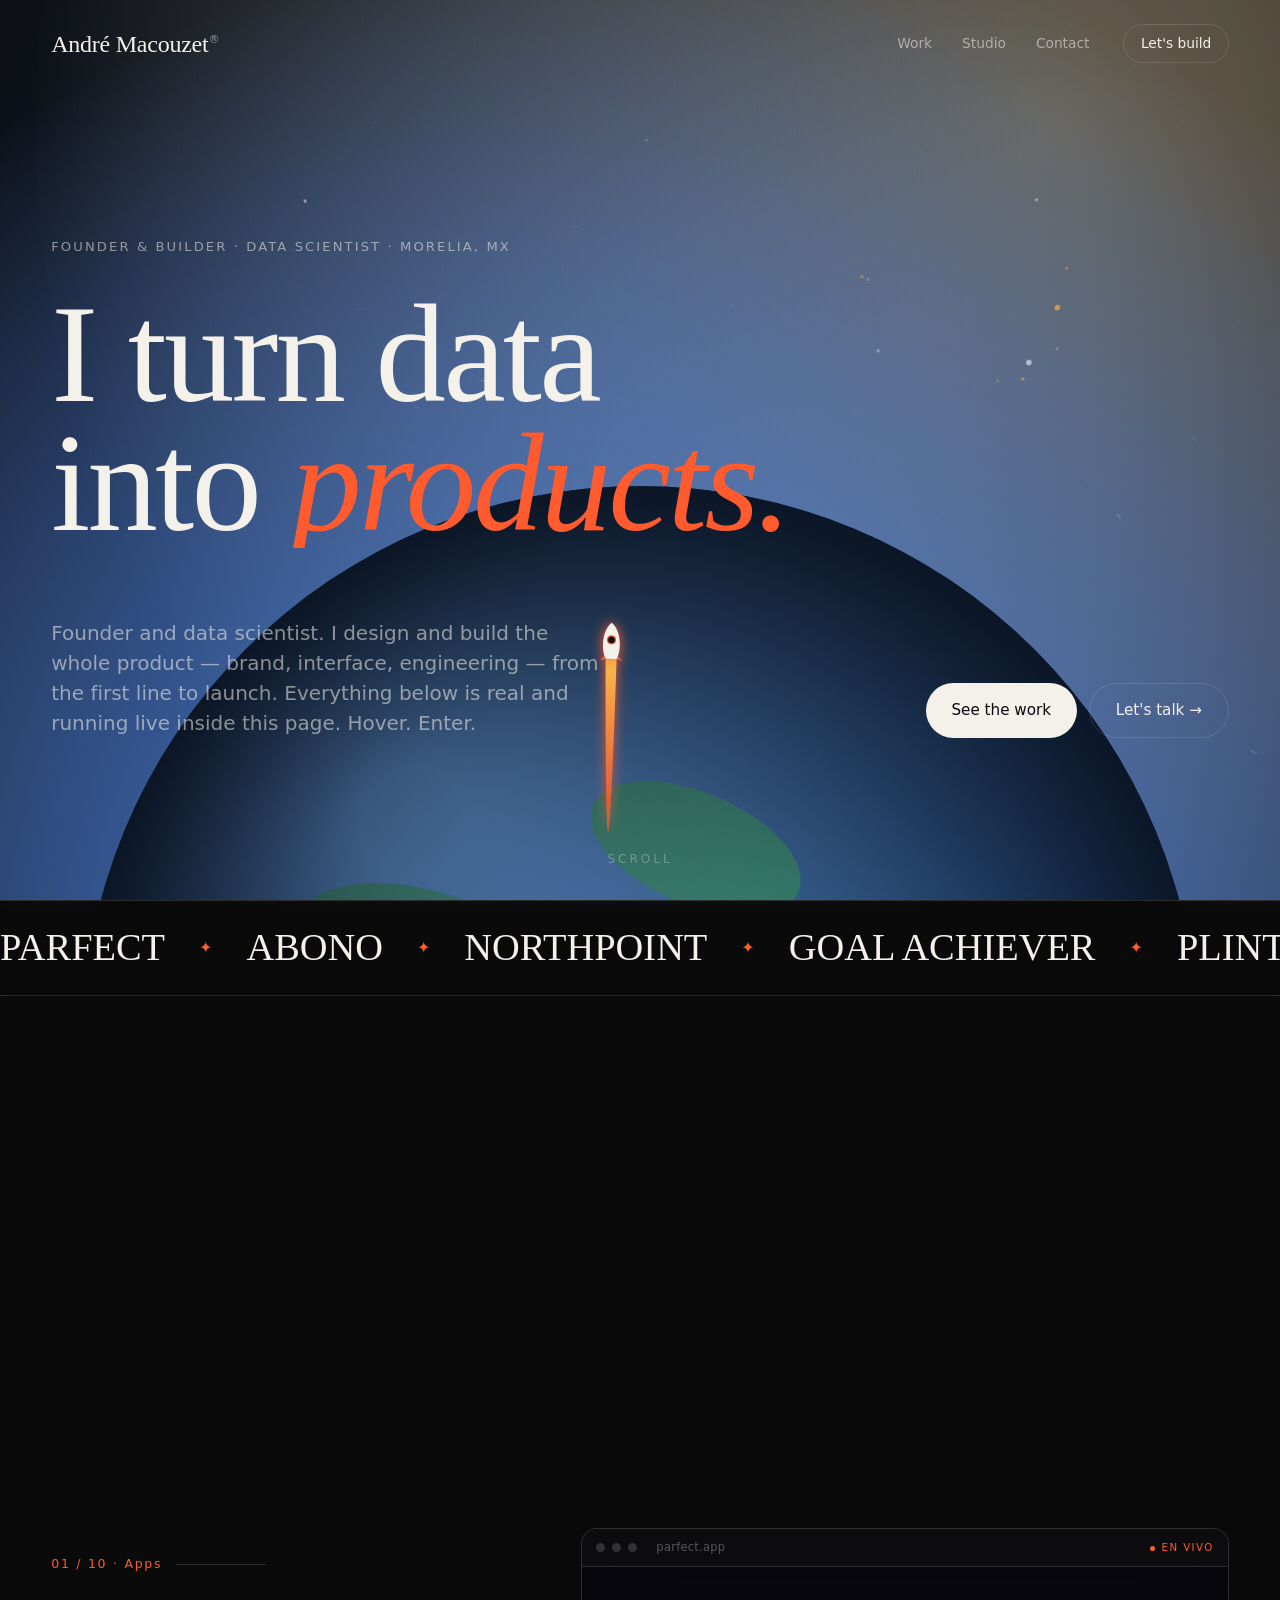
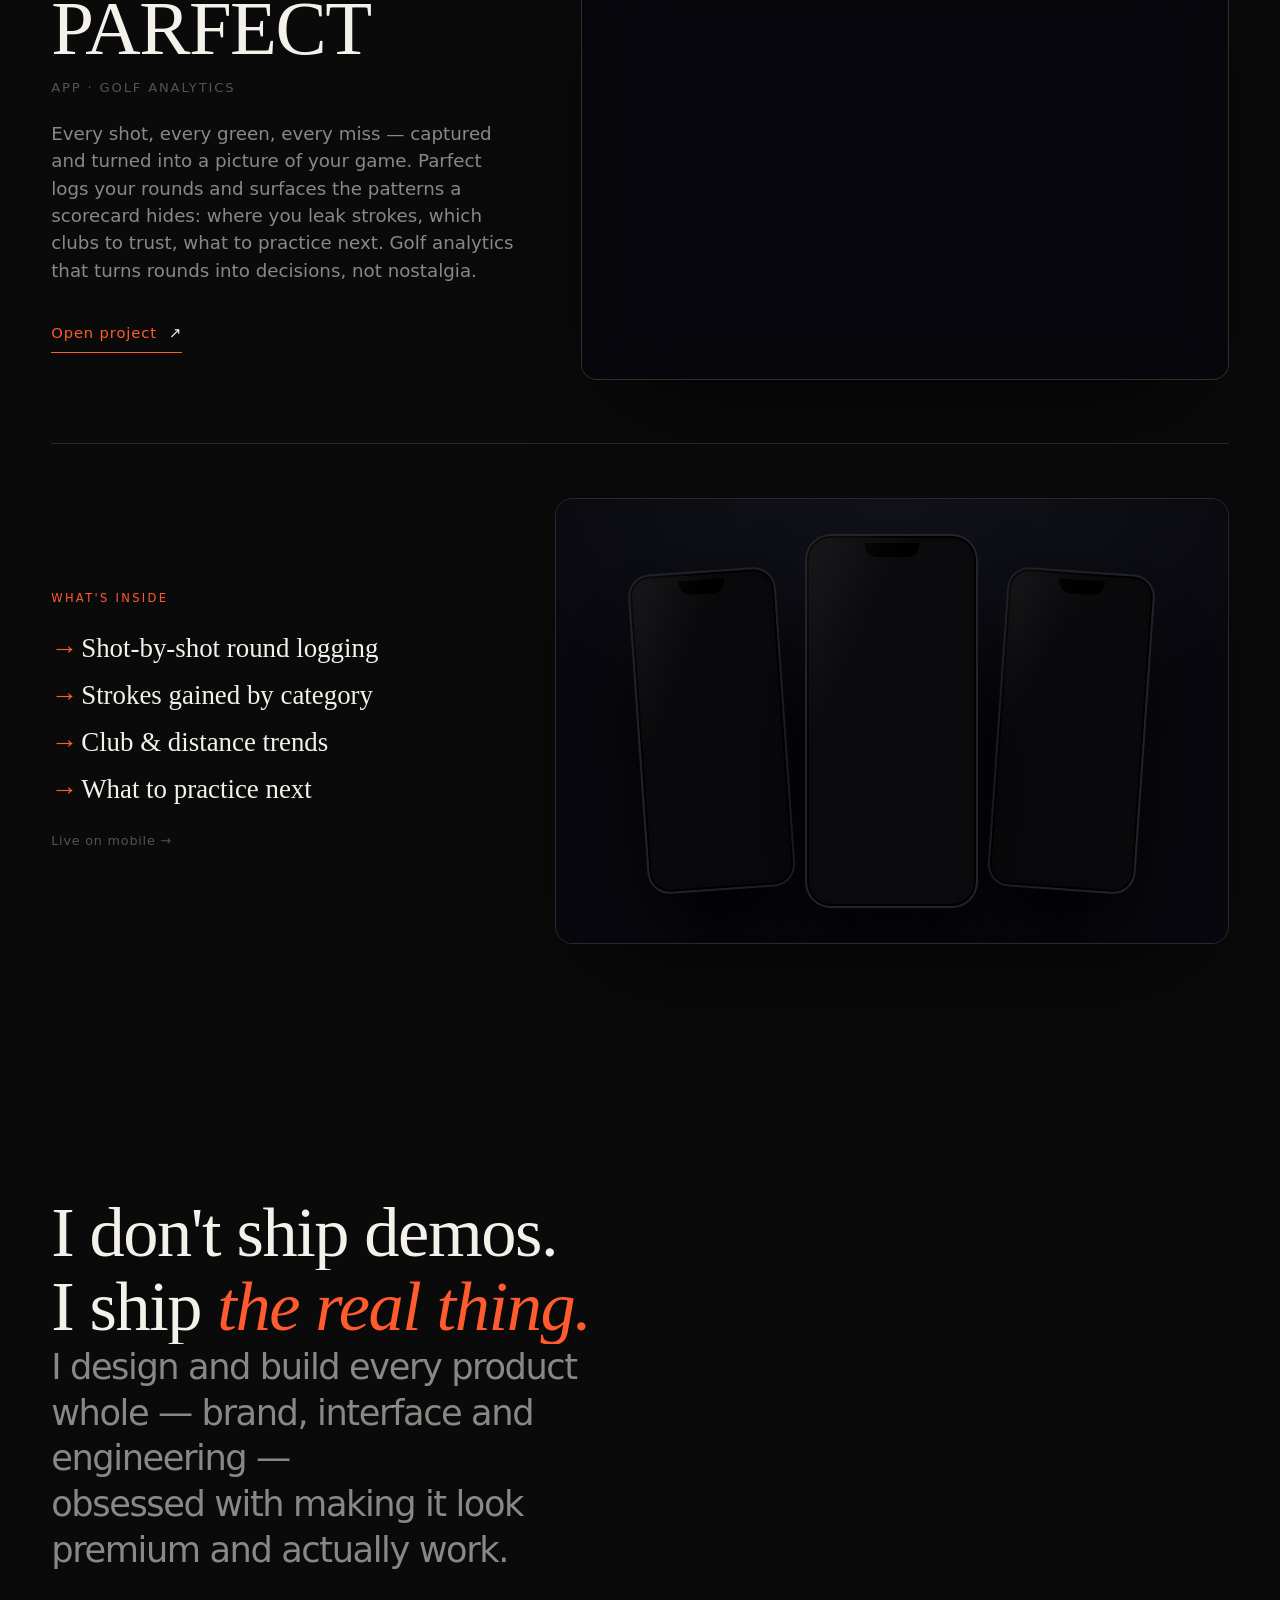
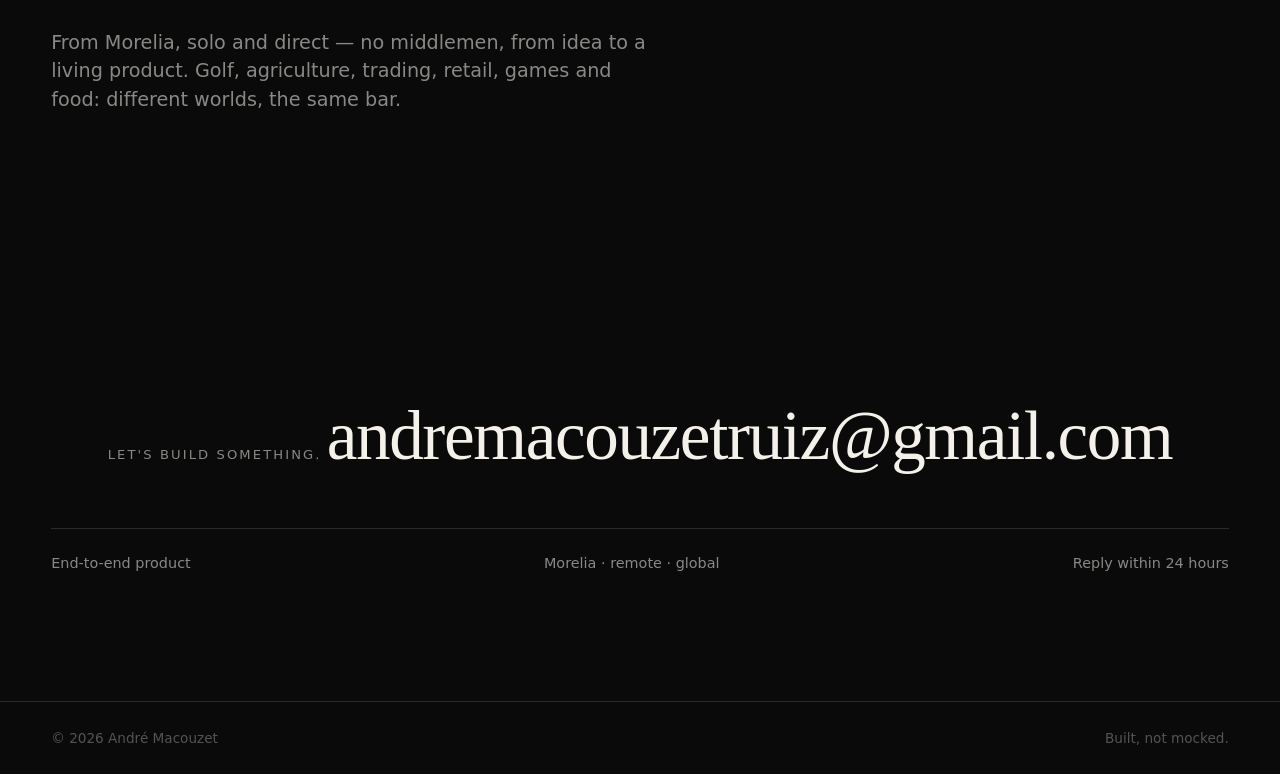
==== commit bfe6b318: "Selected work: cada proyecto muestra mas — preview escritorio + funciones clave (What's inside) + ma" ====
--- a/index.html
+++ b/index.html
@@ -7,7 +7,7 @@
 <meta name="description" content="Founder & builder and data scientist in Morelia. I design and build products end to end — apps, brands and games, all running live.">
 <meta property="og:title" content="André Macouzet — I turn data into products">
 <meta name="theme-color" content="#0A0A0B">
-<link rel="stylesheet" href="css/style.css?v=6">
+<link rel="stylesheet" href="css/style.css?v=8">
 <style>
   /* ---- portafolio: live-preview tiles over OBRA's design ---- */
   /* ---- big alternating showcases (OBRA look) ---- */
@@ -67,6 +67,41 @@
   .games-brand .gmark{color:var(--accent);font-size:1rem;transform:translateY(-1px)}
   .games-brand .gname{font-family:var(--serif);font-size:clamp(1.5rem,3vw,2.3rem);letter-spacing:.03em}
   .games-brand .gtag{font-size:.82rem;color:var(--ink-1);letter-spacing:.02em;max-width:42ch}
+  /* tabbed work — one project at a time */
+  .tabs{display:flex;flex-wrap:wrap;gap:9px;margin:clamp(24px,4vh,48px) 0 clamp(30px,5vh,56px);
+    padding-bottom:clamp(22px,3vh,30px);border-bottom:1px solid var(--line)}
+  .tab{display:inline-flex;flex-direction:column;gap:3px;padding:9px 15px;border:1px solid var(--line);
+    border-radius:11px;background:transparent;color:var(--ink-1);cursor:pointer;text-align:left;
+    transition:background .4s var(--ease),border-color .4s var(--ease),color .4s var(--ease),transform .4s var(--ease)}
+  .tab .t-n{font-family:var(--serif);font-size:1.02rem;letter-spacing:.01em;white-space:nowrap;line-height:1}
+  .tab .t-g{font-size:.58rem;letter-spacing:.16em;text-transform:uppercase;color:var(--ink-2);transition:color .4s var(--ease)}
+  .tab:hover{border-color:var(--ink-2);color:var(--ink);transform:translateY(-2px)}
+  .tab.on{background:var(--accent);border-color:var(--accent);color:#0A0A0B}
+  .tab.on .t-g{color:rgba(10,10,11,.62)}
+  .stage-wrap{position:relative;min-height:52vh}
+  .stage-wrap .proj{display:none}
+  .stage-wrap .proj.on{display:block;animation:caseIn .7s var(--ease) both}
+  @keyframes caseIn{from{opacity:0;transform:translateY(18px)}to{opacity:1;transform:none}}
+  /* "what's inside": funciones + maqueta de iPhones */
+  .proj-more{margin-top:clamp(40px,7vh,96px);display:grid;grid-template-columns:0.85fr 1.3fr;
+    gap:clamp(30px,5vw,80px);align-items:center;padding-top:clamp(40px,6vh,72px);border-top:1px solid var(--line)}
+  @media(max-width:900px){.proj-more{grid-template-columns:1fr;gap:30px}}
+  .pm-label{font-size:.72rem;letter-spacing:.2em;text-transform:uppercase;color:var(--accent);display:block;margin-bottom:26px}
+  .features{list-style:none;display:flex;flex-direction:column;gap:16px}
+  .features li{font-family:var(--serif);font-weight:400;font-size:clamp(1.15rem,2.1vw,1.7rem);line-height:1.15;
+    color:var(--ink);padding-left:30px;position:relative}
+  .features li::before{content:"→";position:absolute;left:0;color:var(--accent)}
+  .pm-note{display:inline-block;margin-top:26px;font-size:.8rem;letter-spacing:.06em;color:var(--ink-2)}
+  .phones-frame{position:relative;border-radius:18px;overflow:hidden;border:1px solid var(--line);
+    background:#07070D;aspect-ratio:16/10.6;box-shadow:0 50px 100px -50px rgba(0,0,0,.95)}
+  .phones-frame iframe{position:absolute;inset:0;width:100%;height:100%;border:0;background:#07070D;
+    opacity:0;transition:opacity 1s var(--ease)}
+  .phones-frame iframe.ready{opacity:1}
+  .phones-frame .load{position:absolute;inset:0;display:grid;place-items:center;z-index:2;
+    font-size:.72rem;letter-spacing:.24em;text-transform:uppercase;color:var(--ink-2);
+    background:linear-gradient(100deg,#0c0c0f 30%,rgba(244,241,234,.05) 50%,#0c0c0f 70%);
+    background-size:200% 100%;animation:sh 1.6s infinite;transition:opacity .6s}
+  .phones-frame .load.hide{opacity:0;pointer-events:none}
 </style>
 </head>
 <body>
@@ -74,15 +109,6 @@
 <div id="loader" aria-hidden="true">
   <div class="l-word">ANDRÉ</div>
   <div class="l-num">000</div>
-  <svg class="l-rocket" viewBox="0 0 40 64" xmlns="http://www.w3.org/2000/svg">
-    <defs><linearGradient id="lfg" x1="0" y1="0" x2="0" y2="1">
-      <stop offset="0" stop-color="#FFC24A"/><stop offset=".5" stop-color="#FF5B2E"/><stop offset="1" stop-color="#FF5B2E" stop-opacity="0"/>
-    </linearGradient></defs>
-    <path class="l-flame" d="M12 37 Q20 70 28 37 Q20 47 12 37 Z" fill="url(#lfg)"/>
-    <path d="M13 30 L5 43 L13 39 Z" fill="#FF5B2E"/><path d="M27 30 L35 43 L27 39 Z" fill="#FF5B2E"/>
-    <path d="M20 2 C29 9 29 23 27 32 L27 38 L13 38 L13 32 C11 23 11 9 20 2 Z" fill="#F4F1EA"/>
-    <circle cx="20" cy="19" r="3.8" fill="#0A0A0B" stroke="#FF5B2E" stroke-width="2.2"/>
-  </svg>
 </div>
 
 <canvas id="art" aria-hidden="true"></canvas>
@@ -131,52 +157,15 @@
     </div>
   </section>
 
-  <!-- WORK -->
+  <!-- WORK (tabbed — one project at a time) -->
   <section class="work" id="work">
     <div class="wrap">
       <div class="sec-head rv">
-        <h2>Apps &amp;<br>platforms.</h2>
-        <span class="idx">4 · live</span>
-      </div>
-      <div class="cases" id="cases"></div>
-    </div>
-  </section>
-
-  <!-- E-COMMERCE -->
-  <section class="work" id="ecommerce">
-    <div class="wrap">
-      <div class="sec-head rv">
-        <h2>E-commerce.</h2>
-        <span class="idx">Stores · live</span>
-      </div>
-      <div class="cases" id="ecom-cases"></div>
-    </div>
-  </section>
-
-  <!-- BRANDING -->
-  <section class="work" id="branding">
-    <div class="wrap">
-      <div class="sec-head rv">
-        <h2>Branding.</h2>
-        <span class="idx">Identity · live</span>
-      </div>
-      <div class="cases" id="brand-cases"></div>
-    </div>
-  </section>
-
-  <!-- GAMES -->
-  <section class="work games" id="games">
-    <div class="wrap">
-      <div class="games-brand rv">
-        <span class="gmark">◆</span>
-        <span class="gname">AM&nbsp;GAMES</span>
-        <span class="gtag">Original playable worlds — built from scratch, running in the browser.</span>
-      </div>
-      <div class="sec-head rv">
-        <h2>Playable<br>worlds.</h2>
-        <span class="idx">2 games · live</span>
-      </div>
-      <div class="cases" id="games-cases"></div>
+        <h2>Selected<br>work.</h2>
+        <span class="idx" id="work-count"></span>
+      </div>
+      <div class="tabs rv" id="tabs" role="tablist" aria-label="Projects"></div>
+      <div class="stage-wrap" id="stage-wrap"></div>
     </div>
   </section>
 
@@ -255,81 +244,123 @@
 ];
 
 function renderInto(list, elId){
-  const box=document.getElementById(elId);
-  list.forEach((p,i)=>{
-    const art=document.createElement('article');
-    art.className="case rv";
-    art.innerHTML=`
+  /* legacy — no longer used */
+}
+
+/* ---- firma de fondo por proyecto: paleta + forma ---- */
+const BG = {
+  "PARFECT":       {palette:["#3FD68C","#F4F1EA","#2FBF79"], mode:"orbit"},
+  "ABONO":         {palette:["#3FD68C","#F2A33C","#F4F1EA"], mode:"rise"},
+  "GOAL ACHIEVER": {palette:["#F4F1EA","#FF5B2E","#9D7CFF"], mode:"radial"},
+  "NORTHPOINT":    {palette:["#FF3B57","#3FD68C","#F4F1EA"], mode:"bars"},
+  "PLINTH":        {palette:["#F2A33C","#F4F1EA","#FF5B2E"], mode:"swirl"},
+  "CAIRN":         {palette:["#7CB0FF","#F4F1EA","#9D7CFF"], mode:"waves"},
+  "AMR":           {palette:["#9D7CFF","#FF5B2E","#F4F1EA"], mode:"orbit"},
+  "MONSTER KEBABS":{palette:["#FF3B57","#F2A33C","#FF5B2E"], mode:"turbulent"},
+  "UMBRAL":        {palette:["#9D7CFF","#3FD68C","#F4F1EA"], mode:"swirl"},
+  "HEARTS":        {palette:["#FF3B57","#FF5B2E","#F4F1EA"], mode:"radial"},
+};
+const ALL = [
+  ...APPS.map(p=>({...p,group:"Apps"})),
+  ...ECOM.map(p=>({...p,group:"E-commerce"})),
+  ...BRAND.map(p=>({...p,group:"Branding"})),
+  ...GAMES.map(p=>({...p,group:"Games"})),
+].map(p=>({...p,bg:BG[p.name]||{palette:["#FF5B2E","#F4F1EA","#9D7CFF"],mode:"swirl"}}));
+
+const tabsEl=document.getElementById('tabs');
+const stageWrap=document.getElementById('stage-wrap');
+document.getElementById('work-count').textContent = ALL.length+" projects · live";
+
+tabsEl.innerHTML = ALL.map((p,i)=>
+  `<button class="tab" data-i="${i}" data-hover><span class="t-n">${p.name}</span><span class="t-g">${p.group}</span></button>`
+).join('');
+
+/* funciones clave por proyecto (se muestran + maqueta de iPhones) */
+const FEATURES = {
+  "PARFECT":       ["Shot-by-shot round logging","Strokes gained by category","Club & distance trends","What to practice next"],
+  "ABONO":         ["Costs, irrigation & labor log","Field photos from the greenhouse","Yield & sales tracking","Profit per cycle"],
+  "GOAL ACHIEVER": ["Goals & habit streaks","Social races with friends","Shared family cloud","Daily planner"],
+  "NORTHPOINT":    ["Trade journal & calendar","Money-management math","AI coach that reads your fills","Zero-to-payout course"],
+  "PLINTH":        ["Numbered editions","Gallery-grade product pages","Cart & checkout","Sound-object catalog"],
+  "CAIRN":         ["Counted-edition drops","Technical materials","Live cart","WhatsApp checkout"],
+  "AMR":           ["Five original tracks","Play the site like a record","Numbered masters","Synth-driven production"],
+  "MONSTER KEBABS":["KEBO mascot & kaiju universe","8-chapter brand bible","Packaging & food photography","Collectible stickers"],
+  "UMBRAL":        ["Hand-built combat","20 rooms across 4 zones","3 boss fights","Original reactive score"],
+  "HEARTS":        ["Predator vs prey arenas","Marketplace & wallet","Clans","3-phase ranked ladder"],
+};
+
+/* carga diferida de la maqueta de iPhones (3 apps anidadas — pesada) */
+const phIO=new IntersectionObserver((es)=>{es.forEach(e=>{
+  if(!e.isIntersecting)return; const pf=e.target, f=pf.querySelector('iframe'), ld=pf.querySelector('.load');
+  if(f && !f.src){ f.src=f.dataset.src; const rev=()=>{f.classList.add('ready');ld&&ld.classList.add('hide');}; f.addEventListener('load',rev); setTimeout(rev,6000); }
+  phIO.unobserve(pf);
+});},{rootMargin:"250px 0px"});
+
+const cache={};
+function buildProject(p,i){
+  const node=document.createElement('div');
+  node.className="proj";
+  const feats=(FEATURES[p.name]||[]).map(f=>`<li>${f}</li>`).join('');
+  const phonesSrc=`phones.html?src=${encodeURIComponent(p.url)}`;
+  node.innerHTML=`
+    <article class="case">
       <div class="case-info">
-        <div class="c-idx">${String(i+1).padStart(2,'0')} / ${String(list.length).padStart(2,'0')} · Live</div>
+        <div class="c-idx">${String(i+1).padStart(2,'0')} / ${String(ALL.length).padStart(2,'0')} · ${p.group}</div>
         <h3>${p.name.replace(/ /,'<br>')}</h3>
         <div class="c-cat">${p.cat}</div>
         <p class="c-desc">${p.desc}</p>
         <a class="c-enter" href="${p.url}" target="_blank" rel="noopener" data-hover><b>Open project</b> ↗</a>
       </div>
       <a class="case-media" href="${p.url}" target="_blank" rel="noopener" data-hover aria-label="Open ${p.name}">
-        <div class="chrome">
-          <i></i><i></i><i></i>
-          <span class="url">${p.host}</span>
-          <span class="live"><b></b>En vivo</span>
-        </div>
+        <div class="chrome"><i></i><i></i><i></i><span class="url">${p.host}</span><span class="live"><b></b>En vivo</span></div>
         <div class="stage">
           <div class="load">Cargando ${p.name}…</div>
-          ${p.img
-            ? `<img class="shot-img" src="${p.img}" alt="${p.name}" loading="lazy">`
-            : `<iframe data-src="${p.preview || p.url}" scrolling="no" title="${p.name}" tabindex="-1"></iframe>`}
+          ${p.img?`<img class="shot-img" src="${p.img}" alt="${p.name}" loading="lazy">`
+                 :`<iframe data-src="${p.preview||p.url}" scrolling="no" title="${p.name}" tabindex="-1"></iframe>`}
           <div class="veil"></div>
-          ${p.imgs ? `<div class="slides">${p.imgs.map(u=>`<img class="slide" src="${u}" alt="" loading="lazy">`).join('')}</div>` : ''}
         </div>
-      </a>`;
-    box.appendChild(art);
-  });
+      </a>
+    </article>
+    <div class="proj-more">
+      <div class="pm-info">
+        <span class="pm-label">What's inside</span>
+        <ul class="features">${feats}</ul>
+        <span class="pm-note">Live on mobile →</span>
+      </div>
+      <div class="phones-frame">
+        <div class="load">Cargando ${p.name} en móvil…</div>
+        <iframe data-src="${phonesSrc}" title="${p.name} on mobile" tabindex="-1" scrolling="no"></iframe>
+      </div>
+    </div>`;
+  return node;
 }
-renderInto(APPS,'cases');
-renderInto(ECOM,'ecom-cases');
-renderInto(BRAND,'brand-cases');
-renderInto(GAMES,'games-cases');
-
-/* cycle: show the live intro, then rotate the product photos, then back */
-document.querySelectorAll('.stage .slides').forEach(box=>{
-  const slides=[...box.querySelectorAll('.slide')];
-  if(!slides.length) return;
-  let i=-1; // -1 = intro (iframe visible)
-  setInterval(()=>{
-    slides.forEach(s=>s.classList.remove('on'));
-    i++;
-    if(i>=slides.length){ i=-1; return; }   // back to the live intro
-    slides[i].classList.add('on');
-  }, 3400);
-});
-
-/* lazy-load + fade the live previews */
-const io=new IntersectionObserver((es)=>{
-  es.forEach(e=>{
-    if(!e.isIntersecting)return;
-    const load=e.target.querySelector('.load');
-    const f=e.target.querySelector('iframe');
-    const img=e.target.querySelector('.shot-img');
-    if(img){
-      const done=()=>{img.classList.add('ready');load&&load.classList.add('hide')};
-      img.complete?done():img.addEventListener('load',done);
-      setTimeout(done,3000);
-    } else if(f){
-      f.src=f.dataset.src;
-      const reveal=()=>{f.classList.add('ready');load&&load.classList.add('hide')};
-      f.addEventListener('load',reveal);
-      setTimeout(reveal,4500);
-    }
-    io.unobserve(e.target);
-  });
-},{rootMargin:"600px 0px"});
-document.querySelectorAll('.case-media').forEach(s=>io.observe(s));
+function loadMedia(node){
+  const cm=node.querySelector('.case-media');
+  const load=cm.querySelector('.load'), f=cm.querySelector('iframe'), img=cm.querySelector('.shot-img');
+  if(img){ const done=()=>{img.classList.add('ready');load&&load.classList.add('hide');}; img.complete?done():img.addEventListener('load',done); setTimeout(done,3000); }
+  else if(f && !f.src){ f.src=f.dataset.src; const rev=()=>{f.classList.add('ready');load&&load.classList.add('hide');}; f.addEventListener('load',rev); setTimeout(rev,4500); }
+  const pf=node.querySelector('.phones-frame'); if(pf) phIO.observe(pf);
+}
+let active=-1;
+function show(i){
+  if(i===active) return;
+  active=i;
+  [...tabsEl.children].forEach((b,k)=>b.classList.toggle('on',k===i));
+  if(!cache[i]){ cache[i]=buildProject(ALL[i],i); stageWrap.appendChild(cache[i]); loadMedia(cache[i]); }
+  [...stageWrap.children].forEach(c=>c.classList.remove('on'));
+  void cache[i].offsetWidth;                 // reinicia la animación de entrada
+  cache[i].classList.add('on');
+  window.__pendingProject = ALL[i].bg;       // por si art.js aún no carga
+  if(window.__project) window.__project(ALL[i].bg);
+}
+tabsEl.addEventListener('click',e=>{ const b=e.target.closest('.tab'); if(b) show(+b.dataset.i); });
+show(0);
 </script>
 
 <script src="vendor/gsap.min.js"></script>
 <script src="vendor/ScrollTrigger.min.js"></script>
 <script src="vendor/lenis.min.js"></script>
-<script src="js/art.js?v=13"></script>
-<script src="js/app.js?v=6"></script>
+<script src="js/art.js?v=22"></script>
+<script src="js/app.js?v=7"></script>
 </body>
 </html>
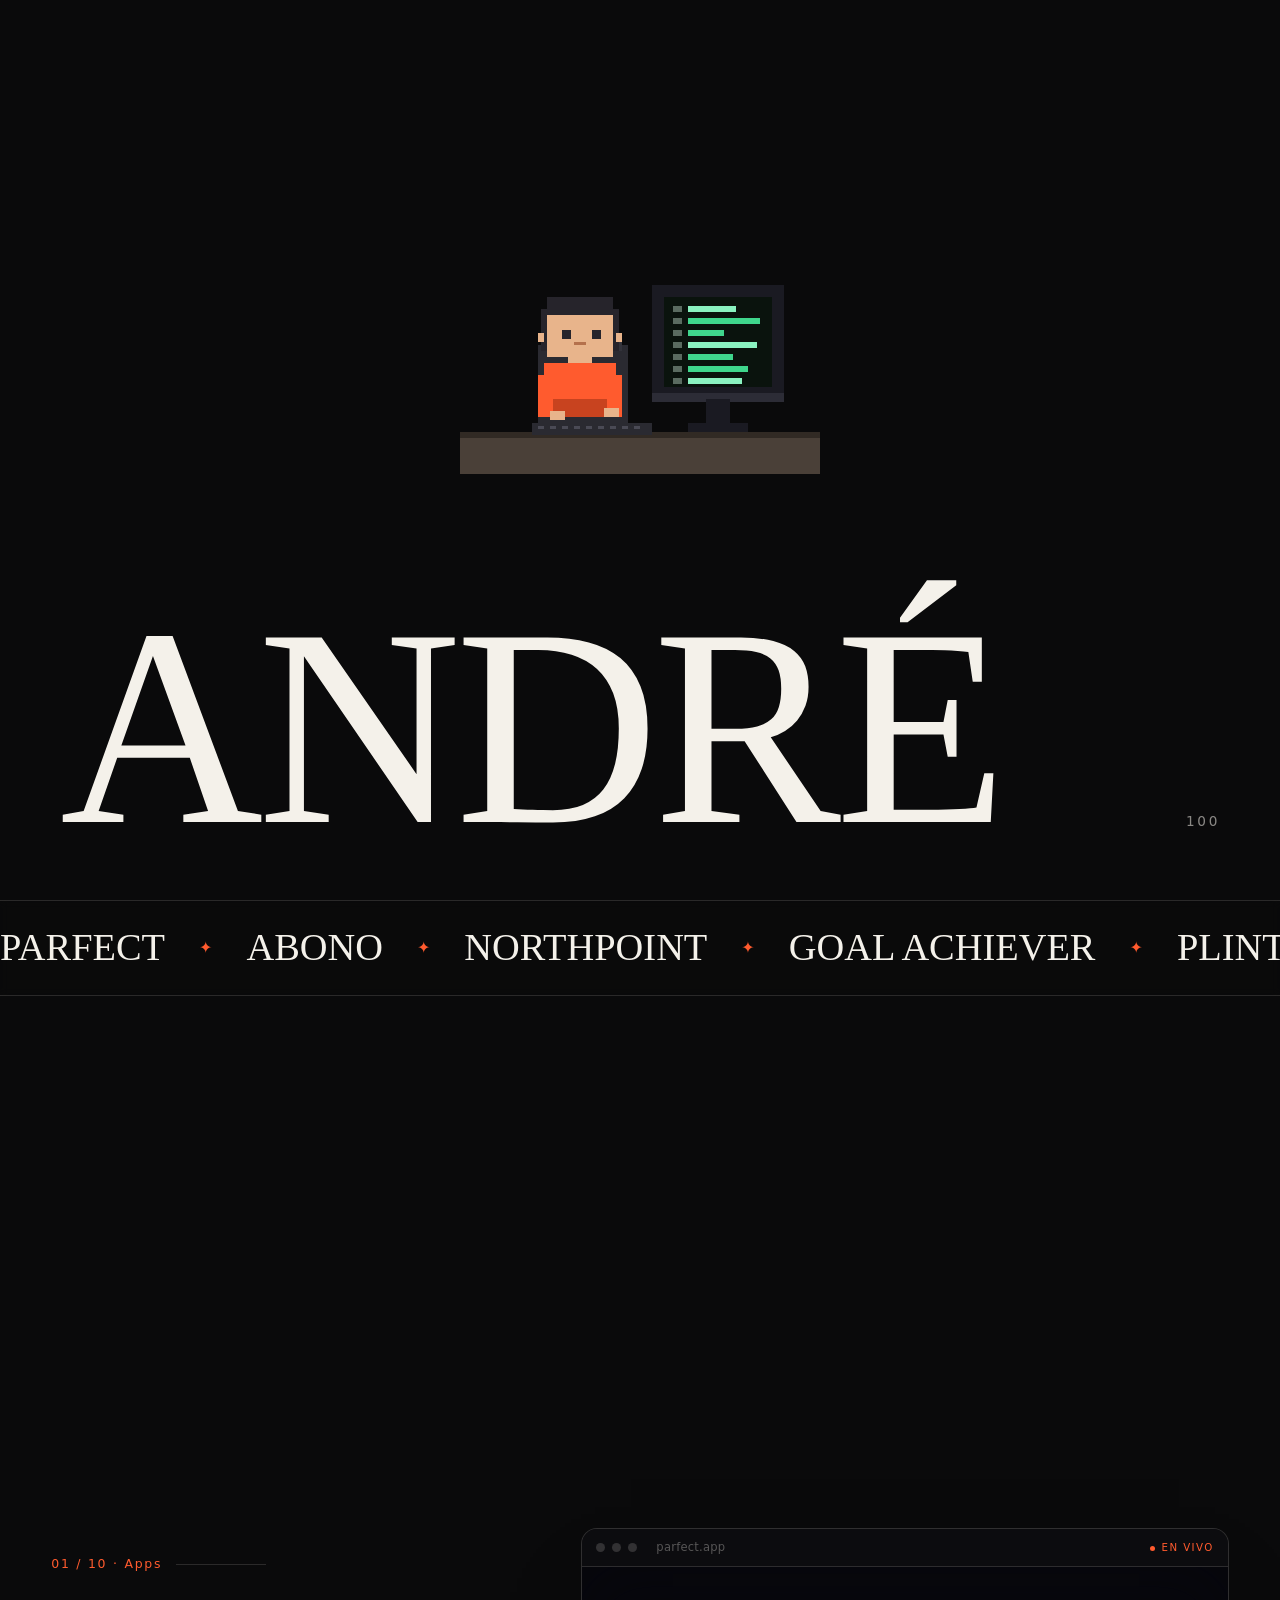
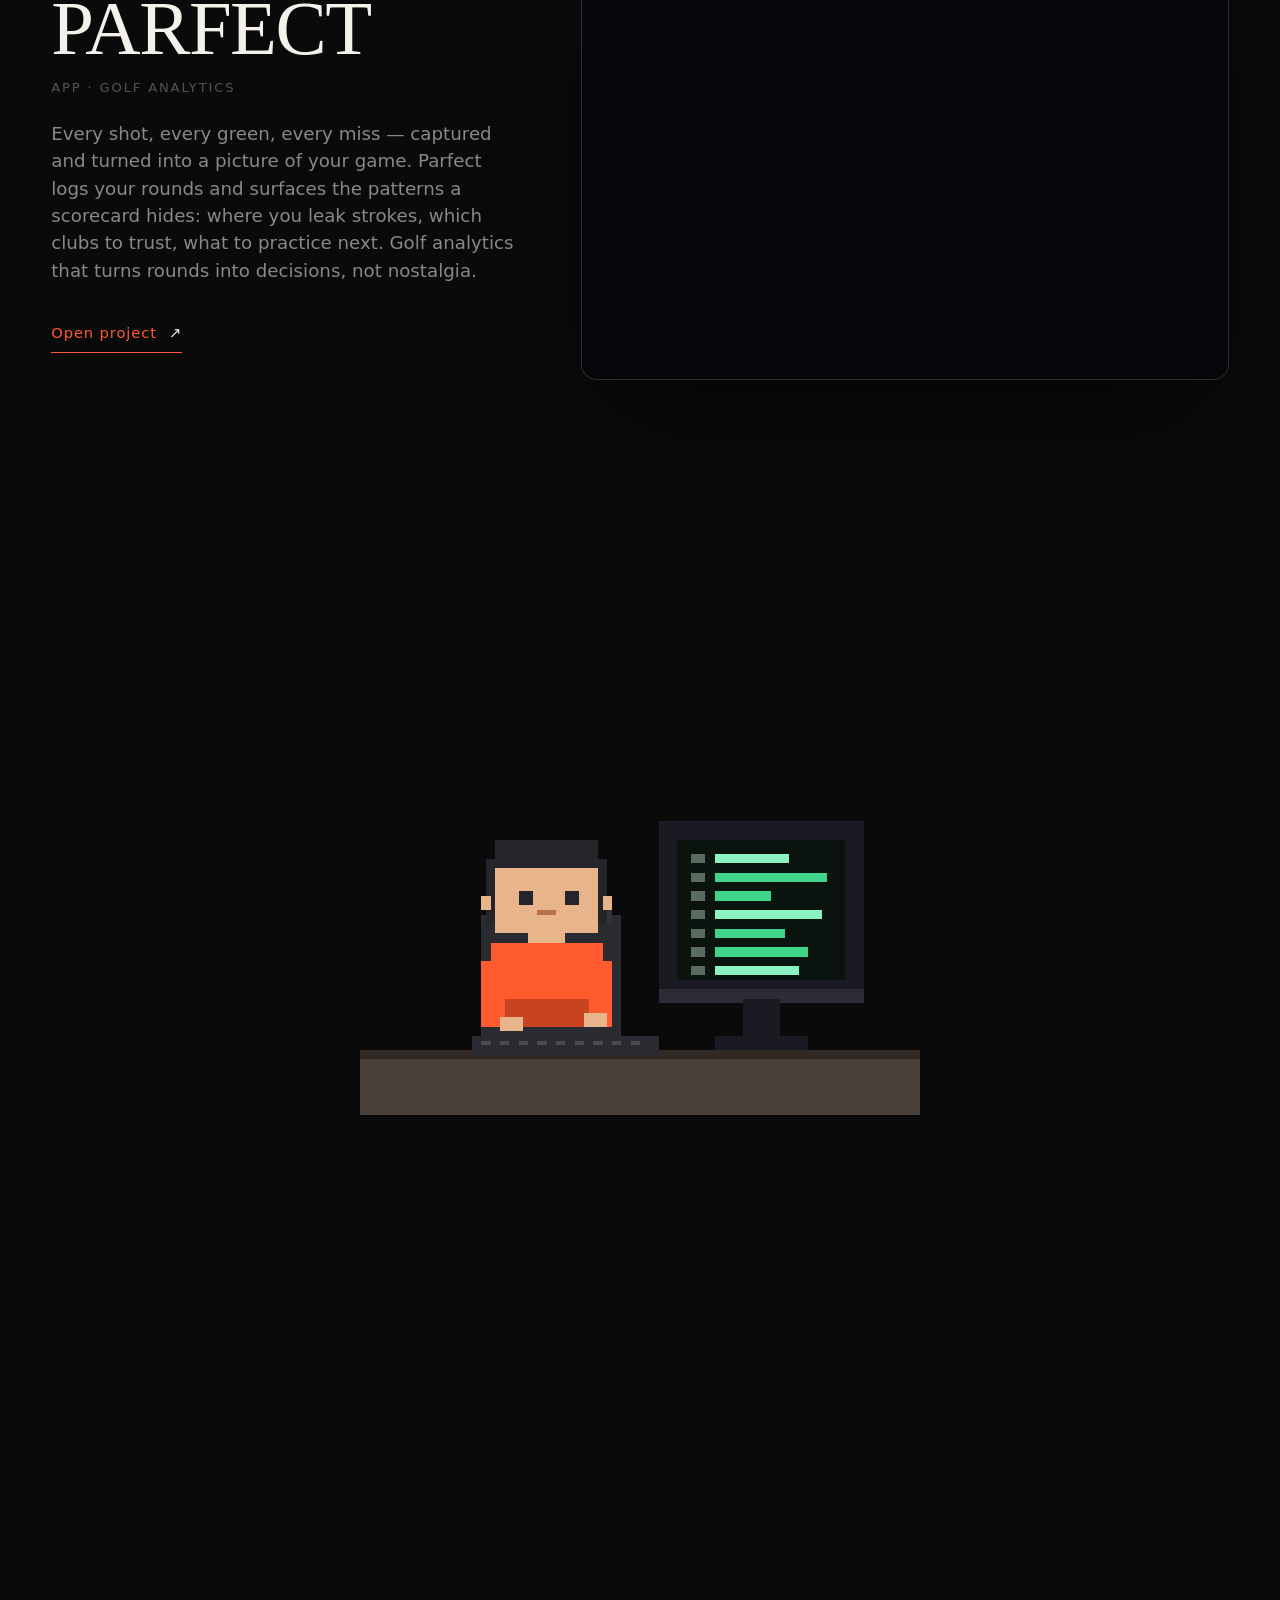
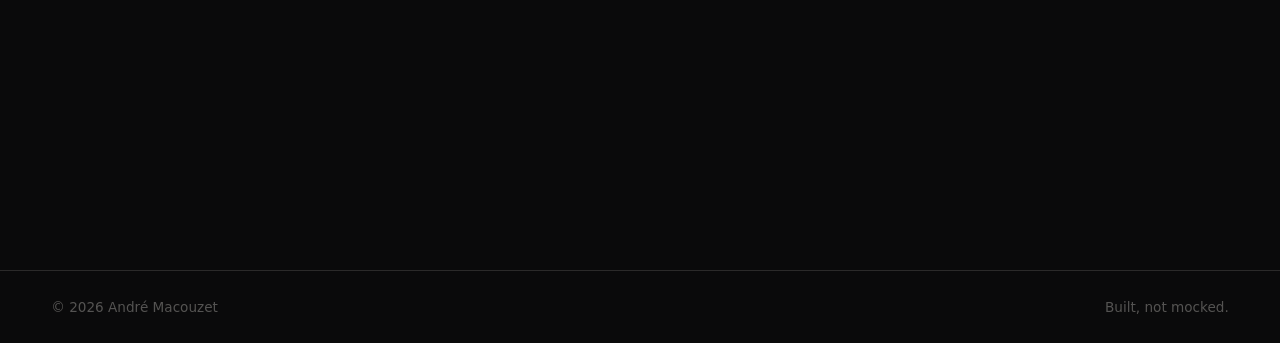
==== commit a2838805: "About: reemplaza el manifiesto de texto por el mismo monito pixel programando (canvas continuo); qui" ====
--- a/index.html
+++ b/index.html
@@ -7,7 +7,7 @@
 <meta name="description" content="Founder & builder and data scientist in Morelia. I design and build products end to end — apps, brands and games, all running live.">
 <meta property="og:title" content="André Macouzet — I turn data into products">
 <meta name="theme-color" content="#0A0A0B">
-<link rel="stylesheet" href="css/style.css?v=8">
+<link rel="stylesheet" href="css/style.css?v=10">
 <style>
   /* ---- portafolio: live-preview tiles over OBRA's design ---- */
   /* ---- big alternating showcases (OBRA look) ---- */
@@ -82,31 +82,12 @@
   .stage-wrap .proj{display:none}
   .stage-wrap .proj.on{display:block;animation:caseIn .7s var(--ease) both}
   @keyframes caseIn{from{opacity:0;transform:translateY(18px)}to{opacity:1;transform:none}}
-  /* "what's inside": funciones + maqueta de iPhones */
-  .proj-more{margin-top:clamp(40px,7vh,96px);display:grid;grid-template-columns:0.85fr 1.3fr;
-    gap:clamp(30px,5vw,80px);align-items:center;padding-top:clamp(40px,6vh,72px);border-top:1px solid var(--line)}
-  @media(max-width:900px){.proj-more{grid-template-columns:1fr;gap:30px}}
-  .pm-label{font-size:.72rem;letter-spacing:.2em;text-transform:uppercase;color:var(--accent);display:block;margin-bottom:26px}
-  .features{list-style:none;display:flex;flex-direction:column;gap:16px}
-  .features li{font-family:var(--serif);font-weight:400;font-size:clamp(1.15rem,2.1vw,1.7rem);line-height:1.15;
-    color:var(--ink);padding-left:30px;position:relative}
-  .features li::before{content:"→";position:absolute;left:0;color:var(--accent)}
-  .pm-note{display:inline-block;margin-top:26px;font-size:.8rem;letter-spacing:.06em;color:var(--ink-2)}
-  .phones-frame{position:relative;border-radius:18px;overflow:hidden;border:1px solid var(--line);
-    background:#07070D;aspect-ratio:16/10.6;box-shadow:0 50px 100px -50px rgba(0,0,0,.95)}
-  .phones-frame iframe{position:absolute;inset:0;width:100%;height:100%;border:0;background:#07070D;
-    opacity:0;transition:opacity 1s var(--ease)}
-  .phones-frame iframe.ready{opacity:1}
-  .phones-frame .load{position:absolute;inset:0;display:grid;place-items:center;z-index:2;
-    font-size:.72rem;letter-spacing:.24em;text-transform:uppercase;color:var(--ink-2);
-    background:linear-gradient(100deg,#0c0c0f 30%,rgba(244,241,234,.05) 50%,#0c0c0f 70%);
-    background-size:200% 100%;animation:sh 1.6s infinite;transition:opacity .6s}
-  .phones-frame .load.hide{opacity:0;pointer-events:none}
 </style>
 </head>
 <body>
 
 <div id="loader" aria-hidden="true">
+  <canvas id="l-pixel" width="120" height="90"></canvas>
   <div class="l-word">ANDRÉ</div>
   <div class="l-num">000</div>
 </div>
@@ -171,14 +152,8 @@
 
   <!-- ABOUT / MANIFESTO -->
   <section class="about" id="about">
-    <div class="wrap">
-      <p class="statement">
-        <span class="rv-line"><span>I don't ship demos.</span></span>
-        <span class="rv-line"><span>I ship <em>the real thing.</em></span></span>
-        <span class="rv-line dim"><span>I design and build every product whole — brand, interface and engineering —</span></span>
-        <span class="rv-line dim"><span>obsessed with making it look premium and actually work.</span></span>
-      </p>
-      <p class="about-foot rv">From Morelia, solo and direct — no middlemen, from idea to a living product. Golf, agriculture, trading, retail, games and food: different worlds, the same bar.</p>
+    <div class="wrap about-mono">
+      <canvas id="a-pixel" class="a-pixel" width="120" height="90" aria-hidden="true"></canvas>
     </div>
   </section>
 
@@ -275,33 +250,10 @@
   `<button class="tab" data-i="${i}" data-hover><span class="t-n">${p.name}</span><span class="t-g">${p.group}</span></button>`
 ).join('');
 
-/* funciones clave por proyecto (se muestran + maqueta de iPhones) */
-const FEATURES = {
-  "PARFECT":       ["Shot-by-shot round logging","Strokes gained by category","Club & distance trends","What to practice next"],
-  "ABONO":         ["Costs, irrigation & labor log","Field photos from the greenhouse","Yield & sales tracking","Profit per cycle"],
-  "GOAL ACHIEVER": ["Goals & habit streaks","Social races with friends","Shared family cloud","Daily planner"],
-  "NORTHPOINT":    ["Trade journal & calendar","Money-management math","AI coach that reads your fills","Zero-to-payout course"],
-  "PLINTH":        ["Numbered editions","Gallery-grade product pages","Cart & checkout","Sound-object catalog"],
-  "CAIRN":         ["Counted-edition drops","Technical materials","Live cart","WhatsApp checkout"],
-  "AMR":           ["Five original tracks","Play the site like a record","Numbered masters","Synth-driven production"],
-  "MONSTER KEBABS":["KEBO mascot & kaiju universe","8-chapter brand bible","Packaging & food photography","Collectible stickers"],
-  "UMBRAL":        ["Hand-built combat","20 rooms across 4 zones","3 boss fights","Original reactive score"],
-  "HEARTS":        ["Predator vs prey arenas","Marketplace & wallet","Clans","3-phase ranked ladder"],
-};
-
-/* carga diferida de la maqueta de iPhones (3 apps anidadas — pesada) */
-const phIO=new IntersectionObserver((es)=>{es.forEach(e=>{
-  if(!e.isIntersecting)return; const pf=e.target, f=pf.querySelector('iframe'), ld=pf.querySelector('.load');
-  if(f && !f.src){ f.src=f.dataset.src; const rev=()=>{f.classList.add('ready');ld&&ld.classList.add('hide');}; f.addEventListener('load',rev); setTimeout(rev,6000); }
-  phIO.unobserve(pf);
-});},{rootMargin:"250px 0px"});
-
 const cache={};
 function buildProject(p,i){
   const node=document.createElement('div');
   node.className="proj";
-  const feats=(FEATURES[p.name]||[]).map(f=>`<li>${f}</li>`).join('');
-  const phonesSrc=`phones.html?src=${encodeURIComponent(p.url)}`;
   node.innerHTML=`
     <article class="case">
       <div class="case-info">
@@ -320,18 +272,7 @@
           <div class="veil"></div>
         </div>
       </a>
-    </article>
-    <div class="proj-more">
-      <div class="pm-info">
-        <span class="pm-label">What's inside</span>
-        <ul class="features">${feats}</ul>
-        <span class="pm-note">Live on mobile →</span>
-      </div>
-      <div class="phones-frame">
-        <div class="load">Cargando ${p.name} en móvil…</div>
-        <iframe data-src="${phonesSrc}" title="${p.name} on mobile" tabindex="-1" scrolling="no"></iframe>
-      </div>
-    </div>`;
+    </article>`;
   return node;
 }
 function loadMedia(node){
@@ -339,7 +280,6 @@
   const load=cm.querySelector('.load'), f=cm.querySelector('iframe'), img=cm.querySelector('.shot-img');
   if(img){ const done=()=>{img.classList.add('ready');load&&load.classList.add('hide');}; img.complete?done():img.addEventListener('load',done); setTimeout(done,3000); }
   else if(f && !f.src){ f.src=f.dataset.src; const rev=()=>{f.classList.add('ready');load&&load.classList.add('hide');}; f.addEventListener('load',rev); setTimeout(rev,4500); }
-  const pf=node.querySelector('.phones-frame'); if(pf) phIO.observe(pf);
 }
 let active=-1;
 function show(i){
@@ -361,6 +301,6 @@
 <script src="vendor/ScrollTrigger.min.js"></script>
 <script src="vendor/lenis.min.js"></script>
 <script src="js/art.js?v=22"></script>
-<script src="js/app.js?v=7"></script>
+<script src="js/app.js?v=9"></script>
 </body>
 </html>
--- a/css/style.css
+++ b/css/style.css
@@ -36,6 +36,11 @@
 #loader.done{opacity:0;visibility:hidden}
 .l-word{font-family:var(--serif);font-size:clamp(4rem,22vw,18rem);line-height:.8;font-weight:400;letter-spacing:-.02em}
 .l-num{font-size:.85rem;color:var(--ink-1);letter-spacing:.2em;font-variant-numeric:tabular-nums;padding-bottom:.6em}
+/* monito pixel-art programando (intro + about) */
+#l-pixel{position:absolute;left:50%;top:42%;transform:translate(-50%,-50%);
+  width:min(360px,62vw);height:auto;image-rendering:pixelated;image-rendering:crisp-edges}
+.about-mono{display:flex;justify-content:center;align-items:center;padding:clamp(40px,12vh,140px) 0}
+.a-pixel{width:min(560px,84vw);height:auto;image-rendering:pixelated;image-rendering:crisp-edges}
 
 /* nav */
 nav{position:fixed;top:0;left:0;width:100%;z-index:50;padding:24px 0;transition:transform .5s var(--ease)}
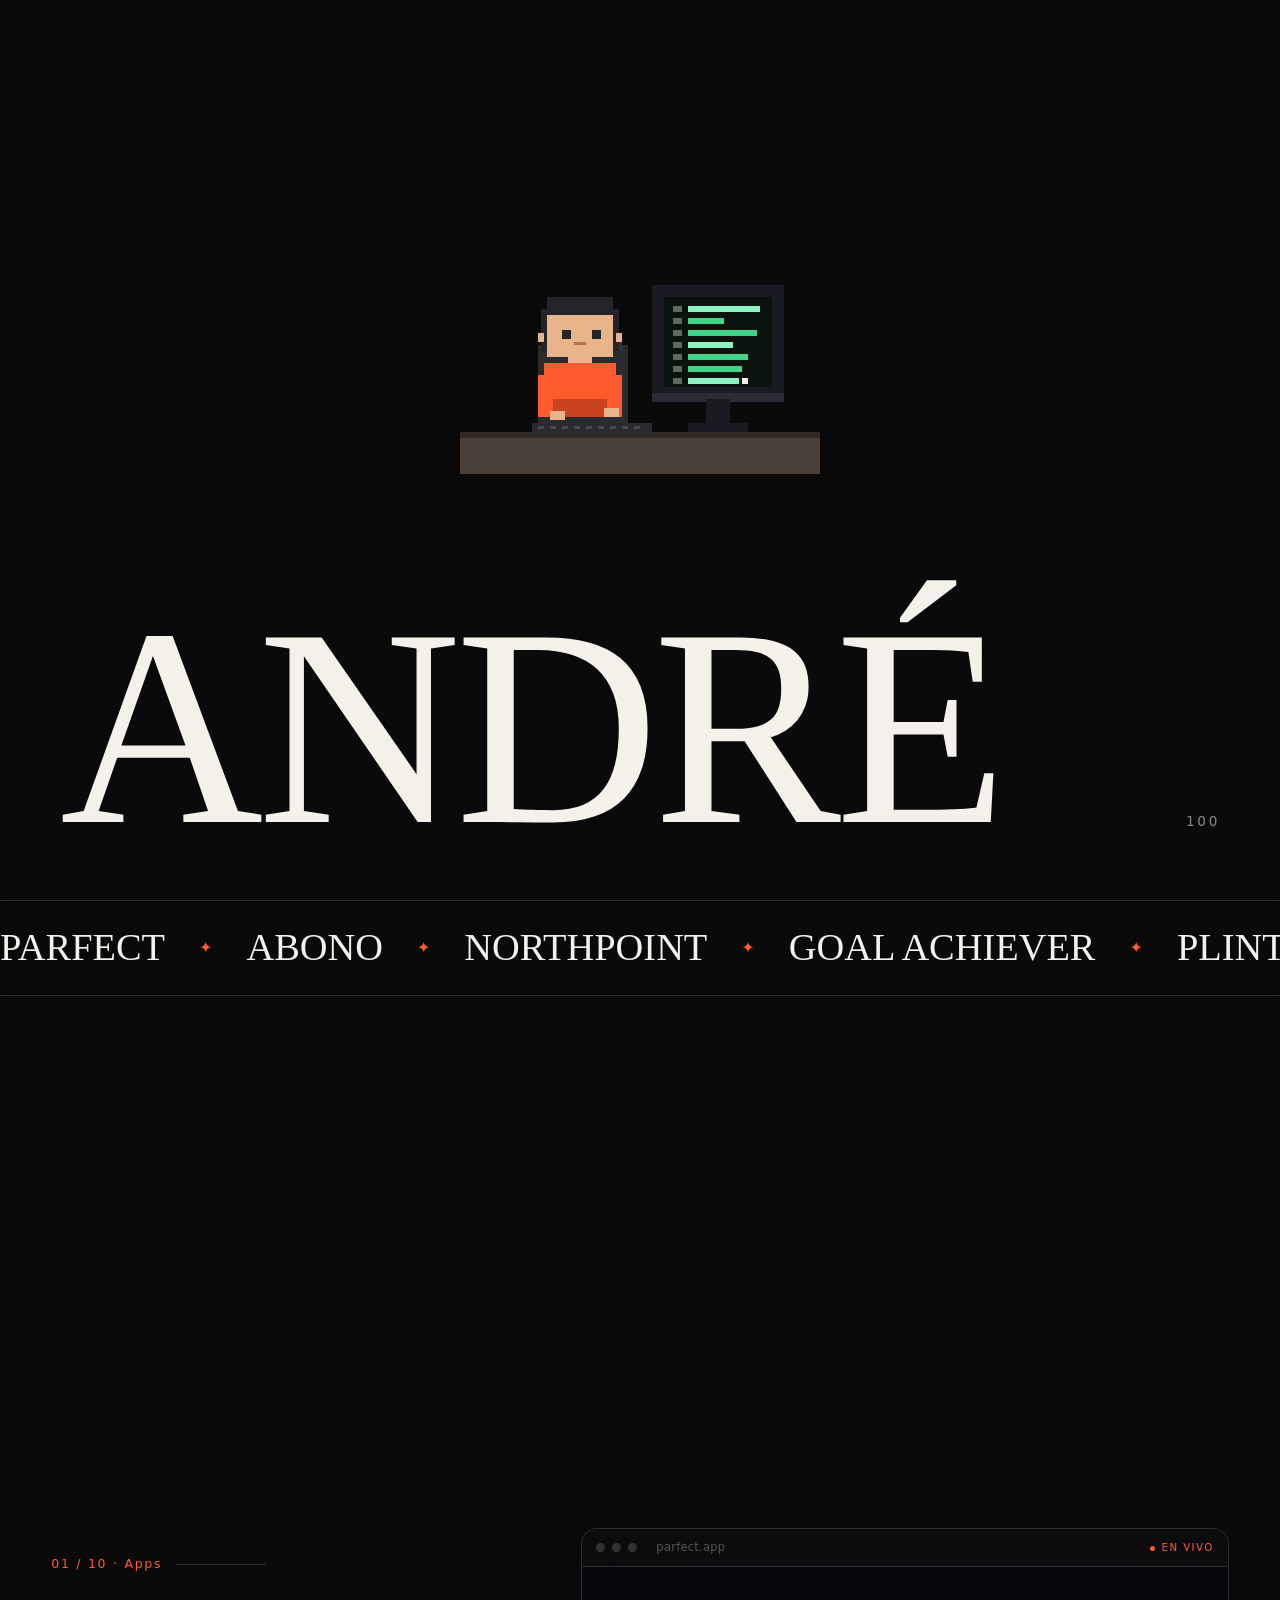
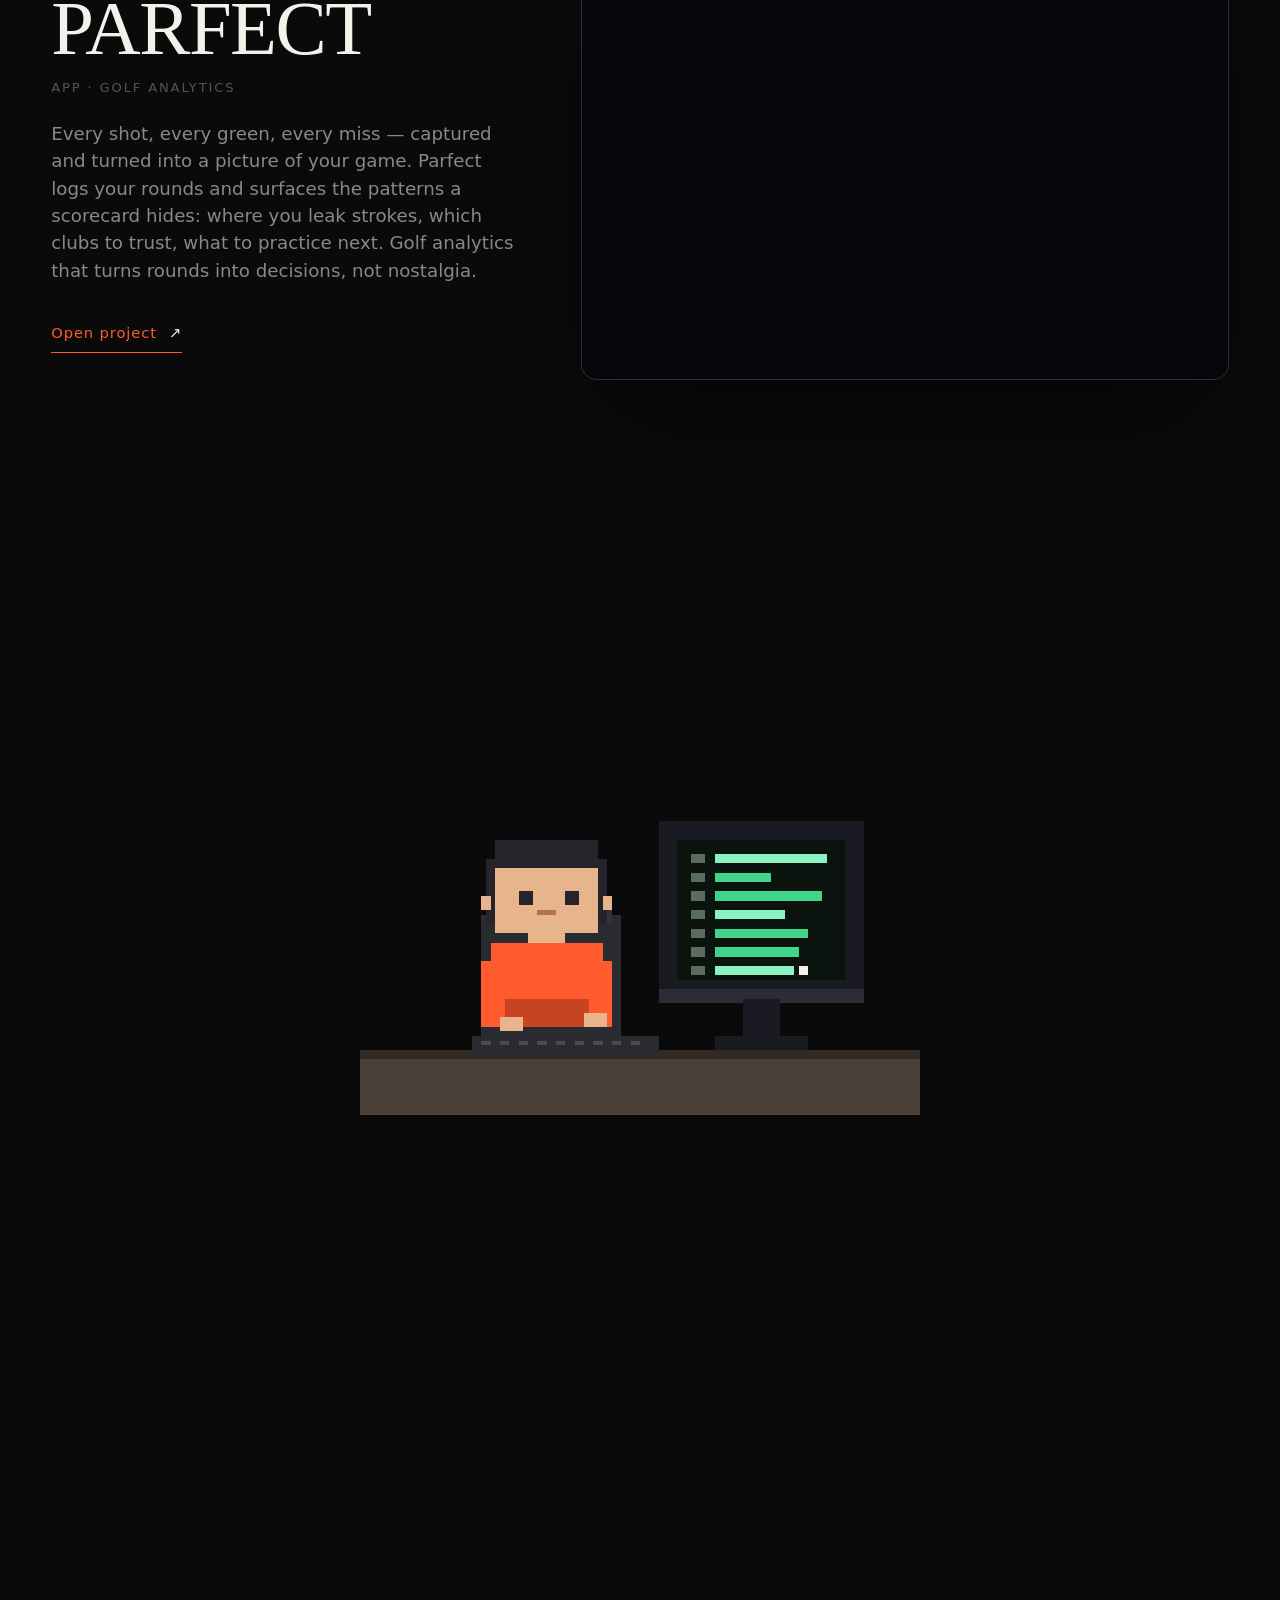
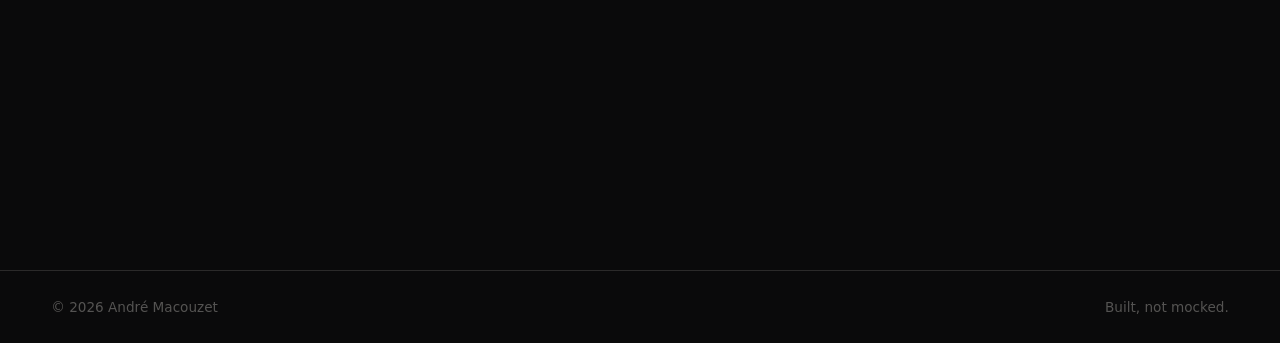
==== commit 55db5c44: "Fix project links: point all to studioamr.github.io (off dead parfectapp), unify relative links Co-A" ====
--- a/index.html
+++ b/index.html
@@ -182,31 +182,33 @@
 <script>
 /* ---- apps & platforms ---- */
 const APPS = [
-  {name:"PARFECT",cat:"App · Golf analytics",url:"https://parfectapp.github.io/parfect/",host:"parfect.app",
+  {name:"PARFECT",cat:"App · Golf analytics",url:"https://studioamr.github.io/parfect/",host:"parfect.app",
    desc:"Every shot, every green, every miss — captured and turned into a picture of your game. Parfect logs your rounds and surfaces the patterns a scorecard hides: where you leak strokes, which clubs to trust, what to practice next. Golf analytics that turns rounds into decisions, not nostalgia."},
-  {name:"ABONO",cat:"App · AgTech",url:"https://parfectapp.github.io/agrofin/",host:"abono.mx",
-   preview:"phones.html?src=https://parfectapp.github.io/agrofin/&bg=06130c&glow=104a26",
+  {name:"ABONO",cat:"App · AgTech",url:"https://studioamr.github.io/agrofin/",host:"abono.mx",
+   preview:"phones.html?src=abono/index.html&views=home,cortes,gastos&bg=06130c&glow=104a26",
    desc:"The operating system for a working greenhouse. Costs, irrigation, labor, yield and sales in one place, with photos from the field and a Monday routine that keeps everyone honest — all answering the single question that matters: did you actually make money this cycle?"},
-  {name:"GOAL ACHIEVER",cat:"App · Goals & habits",url:"https://parfectapp.github.io/goal-achiever/",host:"goalachiever.app",
+  {name:"GOAL ACHIEVER",cat:"App · Goals & habits",url:"https://studioamr.github.io/goal-achiever/",host:"goalachiever.app",
    desc:"A personal OS for the life you say you want. Set goals, build habits and hold streaks — solo or in social races with friends, plus a shared family cloud so no one drifts. Multi-user, black and mono, zero noise: your day, in order."},
-  {name:"NORTHPOINT",cat:"Platform · Trading",url:"northpoint/index.html?v=49",host:"northpoint.trade",
+  {name:"NORTHPOINT",cat:"Platform · Trading",url:"https://studioamr.github.io/northpoint/",host:"northpoint.trade",
    desc:"A trading academy and journal fused into one platform: a structured zero-to-payout course, a disciplined logbook and calendar, money-management math, and an AI coach that reads your fills and tells you the truth about your edge — built to make discretionary traders accountable."},
 ];
 
 /* ---- e-commerce (stores) ---- */
 const ECOM = [
-  {name:"PLINTH",cat:"E-commerce · Edition objects",url:"https://parfectapp.github.io/plinth/plinth.html",host:"plinth.studio",
+  {name:"PLINTH",cat:"E-commerce · Edition objects",url:"https://studioamr.github.io/plinth/plinth.html",host:"plinth.studio",
+   preview:"https://studioamr.github.io/plinth/plinth.html#allinone",
    desc:"A store for sculptural sound objects, released in numbered editions. Bone, ink and amber; each piece is claimed, not just bought. Full catalog, cart and checkout, presented with the restraint of a gallery rather than a shop."},
-  {name:"CAIRN",cat:"E-commerce · Mountain apparel",url:"cairn/index.html",host:"cairn.wear",
+  {name:"CAIRN",cat:"E-commerce · Mountain apparel",url:"https://studioamr.github.io/cairn/",host:"cairn.wear",
    desc:"Technical mountain apparel in counted editions. Faceless silhouettes, noble materials and a story of altitude — with a live cart and WhatsApp checkout so a drop can sell the moment it launches."},
-  {name:"AMR",cat:"E-commerce · Records",url:"https://parfectapp.github.io/amr/",host:"amr.studio",
+  {name:"AMR",cat:"E-commerce · Records",url:"https://studioamr.github.io/amr/",host:"amr.studio",
+   preview:"amr/index.html?preview=1",
    desc:"MONUMENTS — five original records, cut like monuments. A synth-driven artist project where the music was composed, synthesized and mastered, then sold as numbered masters on a site you play like a record instead of just scroll."},
 ];
 
 /* ---- branding ---- */
 const BRAND = [
-  {name:"MONSTER KEBABS",cat:"Branding · Dark kitchen",url:"https://parfectapp.github.io/monster-kebabs/",host:"monsterkebabs.mx",
-   img:"https://parfectapp.github.io/monster-kebabs/fotos/la-bestia.jpg",
+  {name:"MONSTER KEBABS",cat:"Branding · Dark kitchen",url:"https://studioamr.github.io/monster-kebabs/",host:"monsterkebabs.mx",
+   img:"https://studioamr.github.io/monster-kebabs/fotos/la-bestia.jpg",
    desc:"A full brand identity for a premium kebab dark kitchen in Morelia — a whole kaiju universe. KEBO the mascot, an eight-chapter brand bible, packaging, food photography and collectible stickers: an appetite you feed, not a logo you slap on. Feed the monster."},
 ];
 
@@ -214,7 +216,7 @@
 const GAMES = [
   {name:"UMBRAL",cat:"Game · Metroidvania",url:"umbral/index.html",host:"umbral.game",
    desc:"An original Hollow-Knight-style metroidvania set in a sunken kingdom beneath the mist. Hand-built combat, a connected map of twenty rooms across four zones, three boss fights and an original reactive score — a real game, playable right here in the page."},
-  {name:"HEARTS",cat:"Game · Battle royale",url:"https://parfectapp.github.io/hearts/landing.html",host:"hearts.gg",
+  {name:"HEARTS",cat:"Game · Battle royale",url:"https://studioamr.github.io/hearts/landing.html",host:"hearts.gg",
    desc:"An animal battle royale where predators hunt prey across shrinking arenas. A complete, live game with a marketplace, a wallet, clans and a three-phase ranked ladder — a Clash-Royale-scale build, not a mockup."},
 ];
 
@@ -279,7 +281,12 @@
   const cm=node.querySelector('.case-media');
   const load=cm.querySelector('.load'), f=cm.querySelector('iframe'), img=cm.querySelector('.shot-img');
   if(img){ const done=()=>{img.classList.add('ready');load&&load.classList.add('hide');}; img.complete?done():img.addEventListener('load',done); setTimeout(done,3000); }
-  else if(f && !f.src){ f.src=f.dataset.src; const rev=()=>{f.classList.add('ready');load&&load.classList.add('hide');}; f.addEventListener('load',rev); setTimeout(rev,4500); }
+  else if(f && !f.src){
+    f.src=f.dataset.src;
+    const rev=()=>{f.classList.add('ready');load&&load.classList.add('hide');};
+    f.addEventListener('load',rev);
+    setTimeout(rev,4500);
+  }
 }
 let active=-1;
 function show(i){
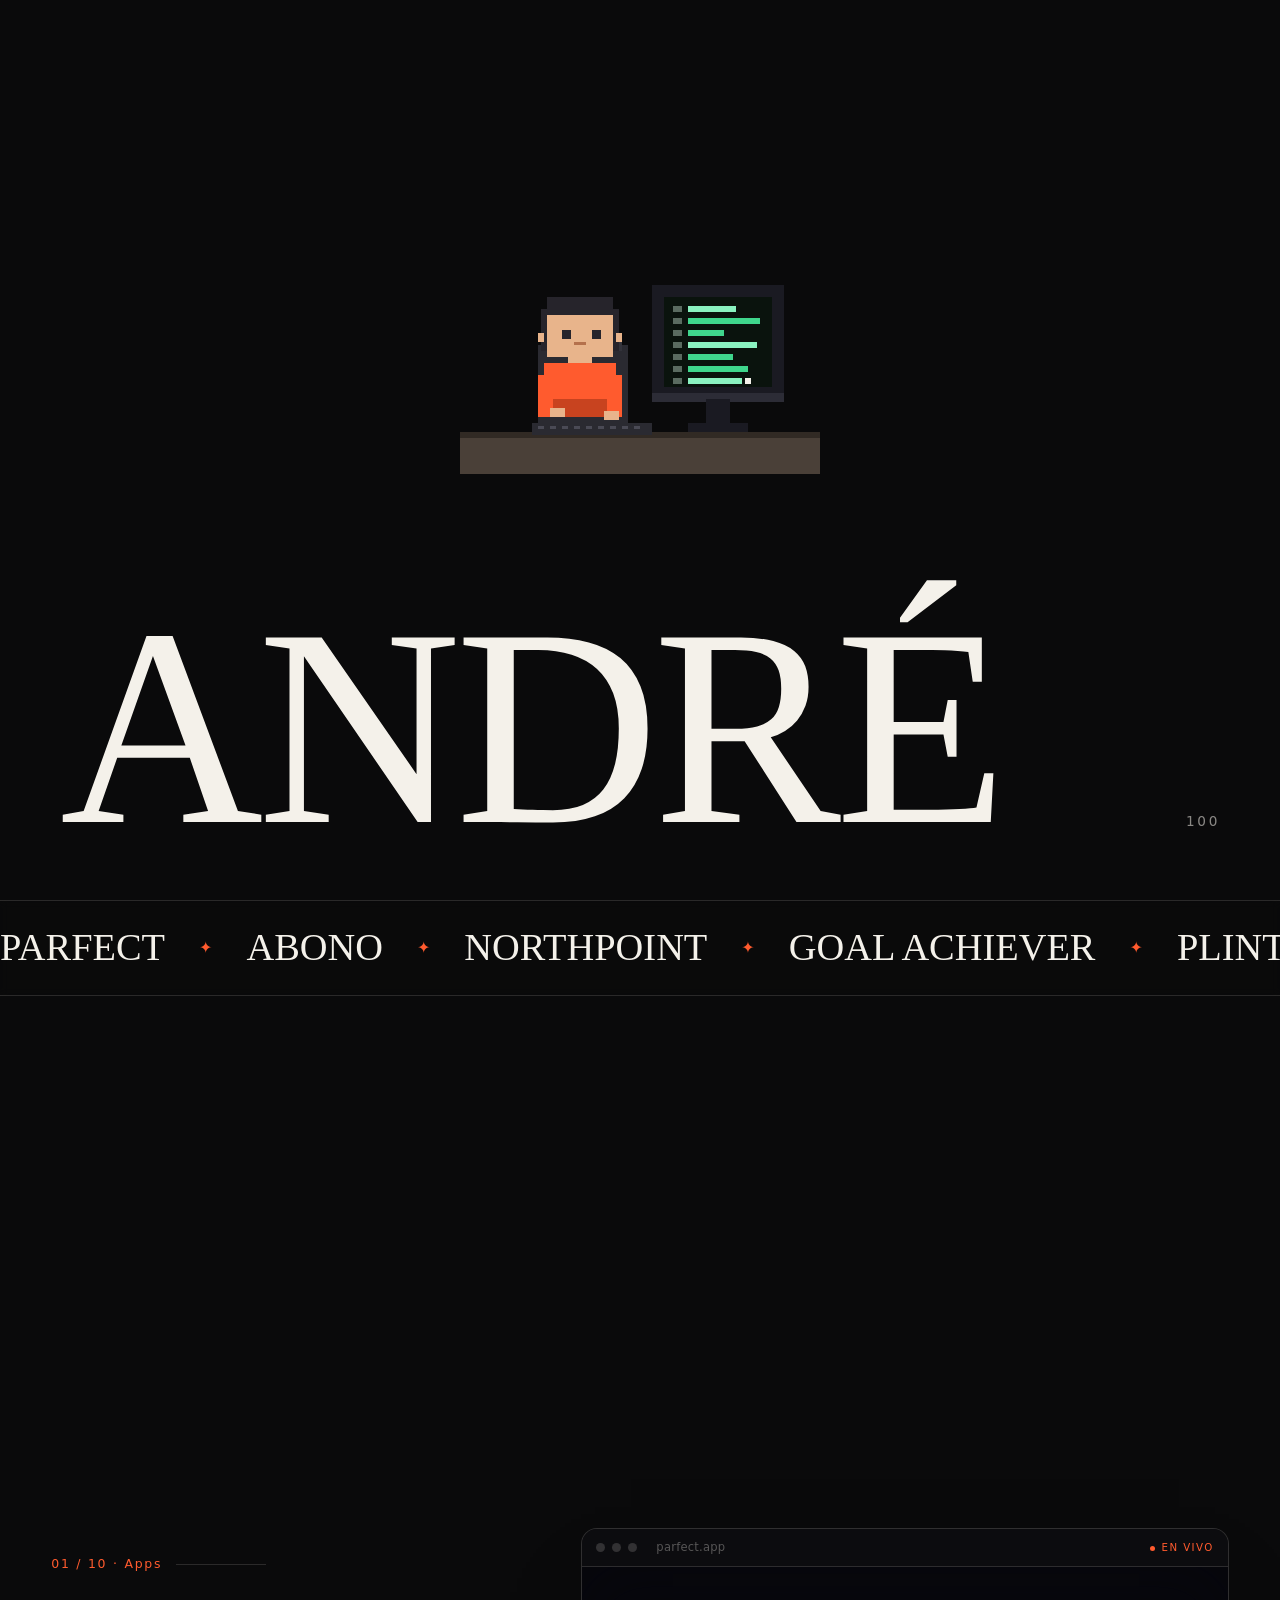
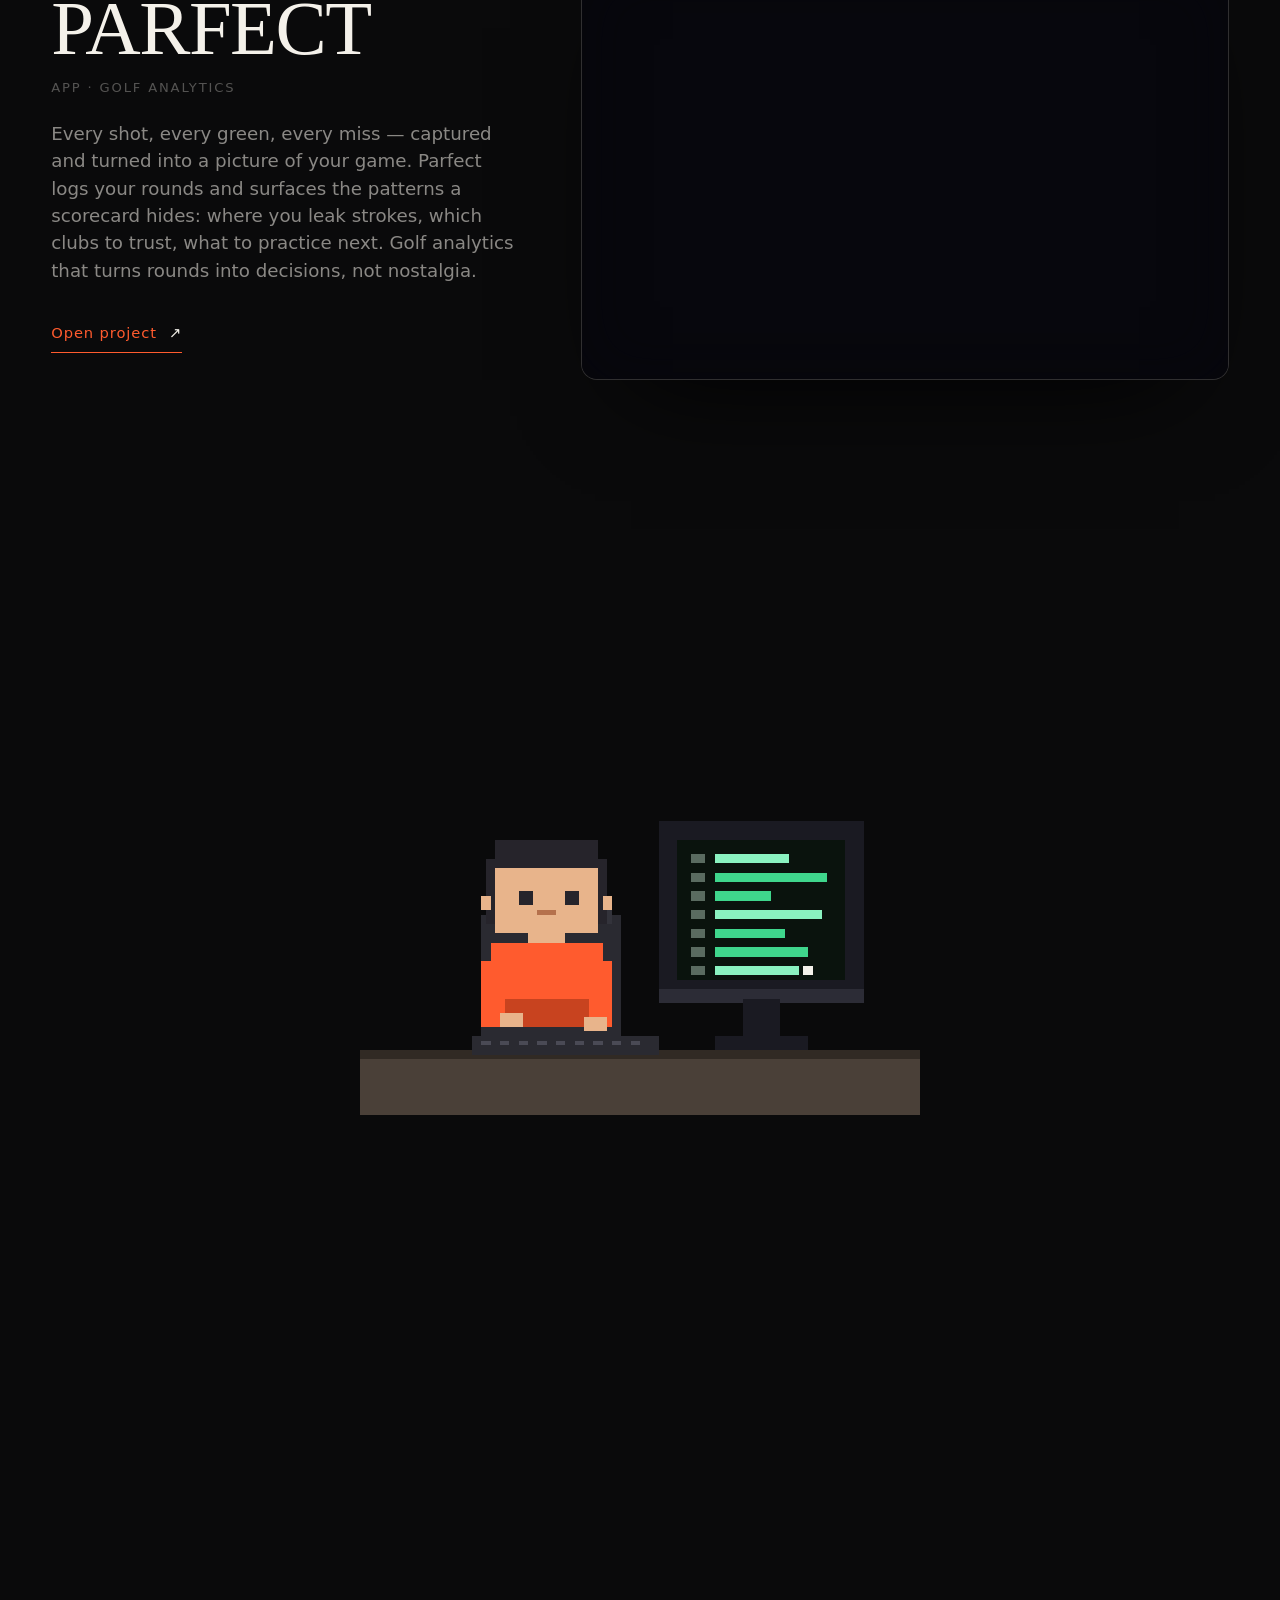
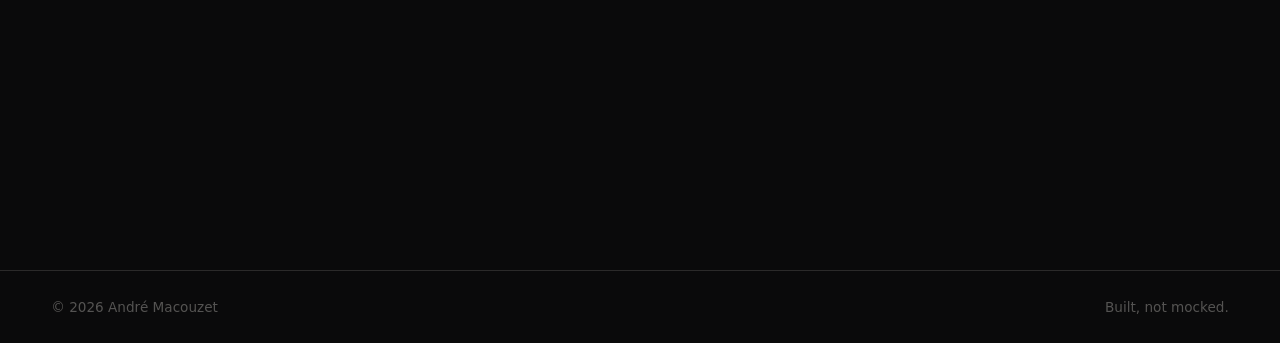
==== commit 2c7e718d: "Previews: mueve el sello 'Studio AMR' a abajo-derecha (phones.html directo + inyeccion CSS same-orig" ====
--- a/index.html
+++ b/index.html
@@ -196,13 +196,13 @@
 /* ---- e-commerce (stores) ---- */
 const ECOM = [
   {name:"PLINTH",cat:"E-commerce · Edition objects",url:"https://studioamr.github.io/plinth/plinth.html",host:"plinth.studio",
-   preview:"https://studioamr.github.io/plinth/plinth.html#allinone",
+   preview:"plinth-mirage.html",
    desc:"A store for sculptural sound objects, released in numbered editions. Bone, ink and amber; each piece is claimed, not just bought. Full catalog, cart and checkout, presented with the restraint of a gallery rather than a shop."},
   {name:"CAIRN",cat:"E-commerce · Mountain apparel",url:"https://studioamr.github.io/cairn/",host:"cairn.wear",
    desc:"Technical mountain apparel in counted editions. Faceless silhouettes, noble materials and a story of altitude — with a live cart and WhatsApp checkout so a drop can sell the moment it launches."},
-  {name:"AMR",cat:"E-commerce · Records",url:"https://studioamr.github.io/amr/",host:"amr.studio",
-   preview:"amr/index.html?preview=1",
-   desc:"MONUMENTS — five original records, cut like monuments. A synth-driven artist project where the music was composed, synthesized and mastered, then sold as numbered masters on a site you play like a record instead of just scroll."},
+  {name:"AMR",cat:"Music · Original records",url:"https://studioamr.github.io/amr/",host:"amr.studio",
+   preview:"amr/index.html?preview=1&v=3",
+   desc:"My project as a music artist. Original synth tracks — the MONUMENTS records plus the TULUM live cuts — each composed, produced and mastered by me, then pressed as a numbered record. The whole thing plays like vinyl on a site you listen to, not just scroll."},
 ];
 
 /* ---- branding ---- */
@@ -284,7 +284,16 @@
   else if(f && !f.src){
     f.src=f.dataset.src;
     const rev=()=>{f.classList.add('ready');load&&load.classList.add('hide');};
-    f.addEventListener('load',rev);
+    f.addEventListener('load',()=>{
+      rev();
+      // reubica el sello "Studio AMR" de las apps a abajo-derecha (mismo origen)
+      try{
+        const d=f.contentDocument;
+        if(d){ const st=d.createElement('style');
+          st.textContent='.studio-amr,.samr-bg{top:auto!important;left:auto!important;bottom:16px!important;right:18px!important}';
+          d.head.appendChild(st); }
+      }catch(e){}
+    });
     setTimeout(rev,4500);
   }
 }
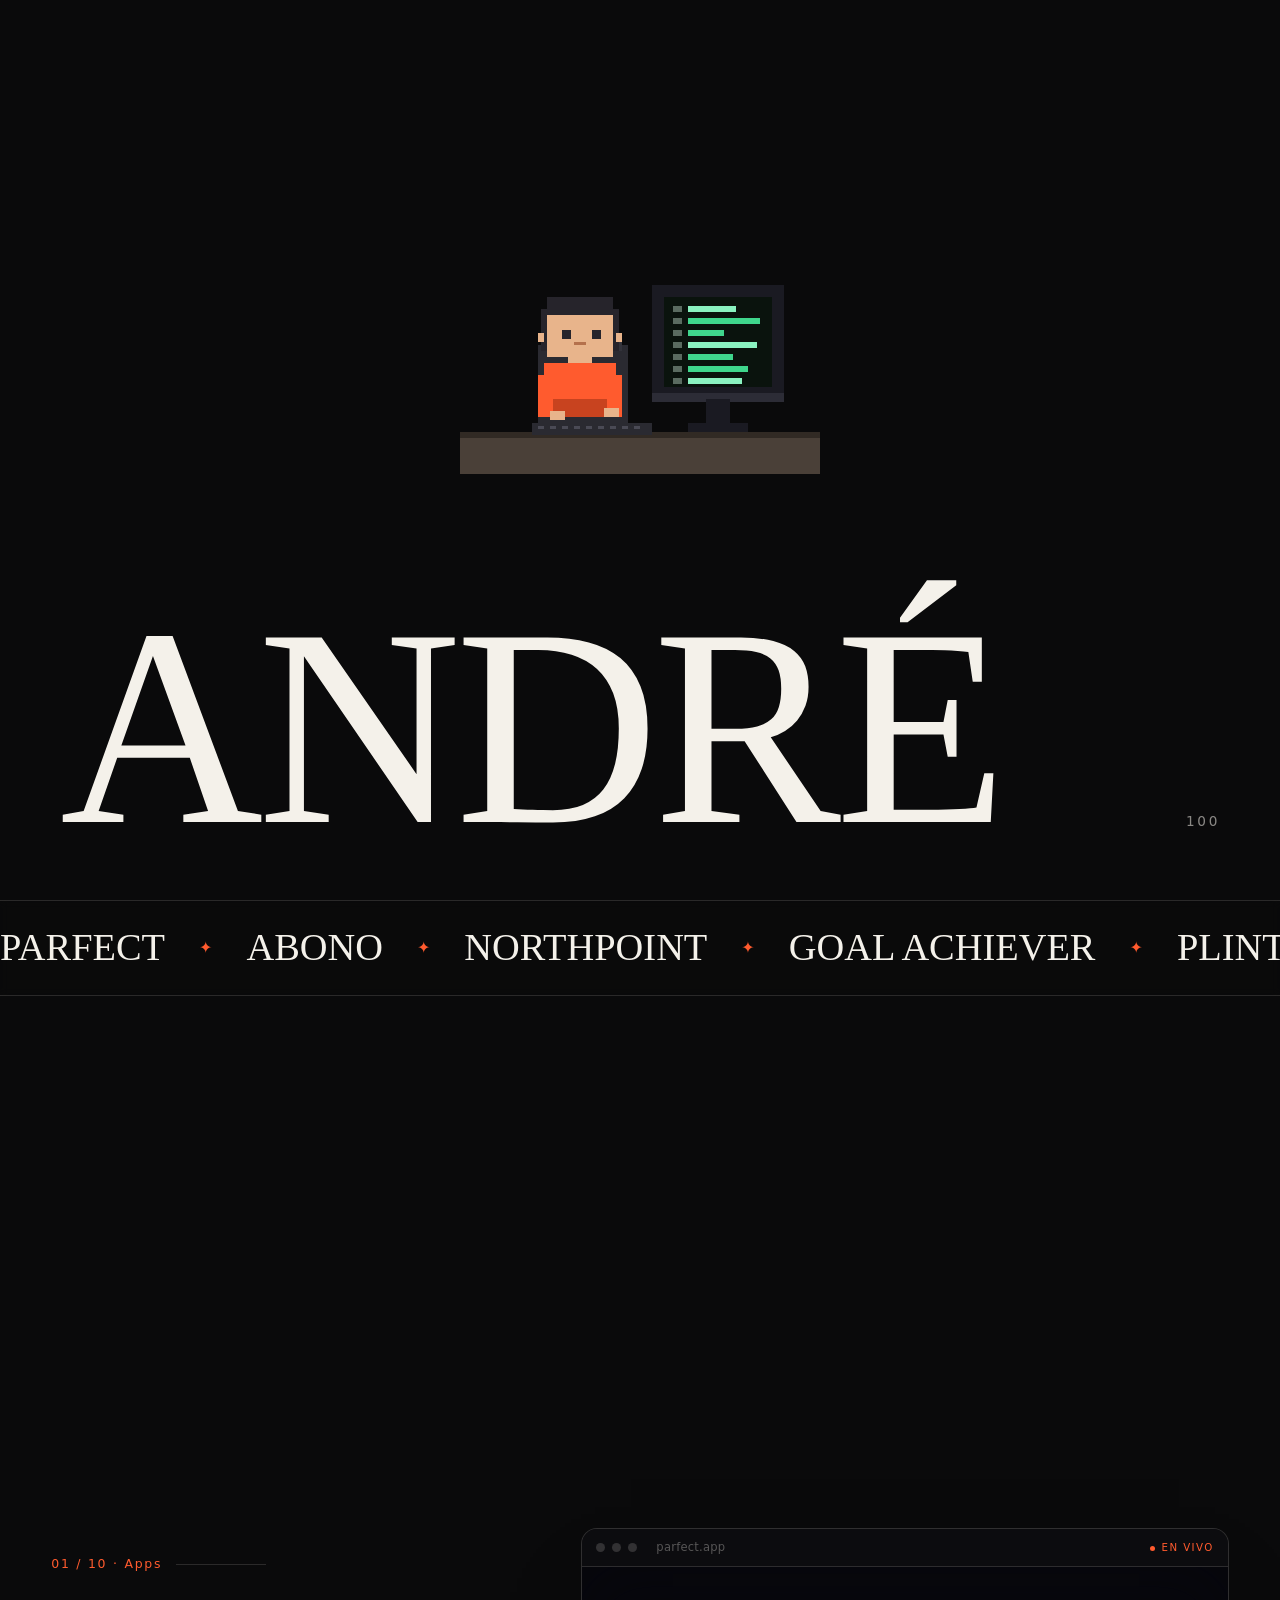
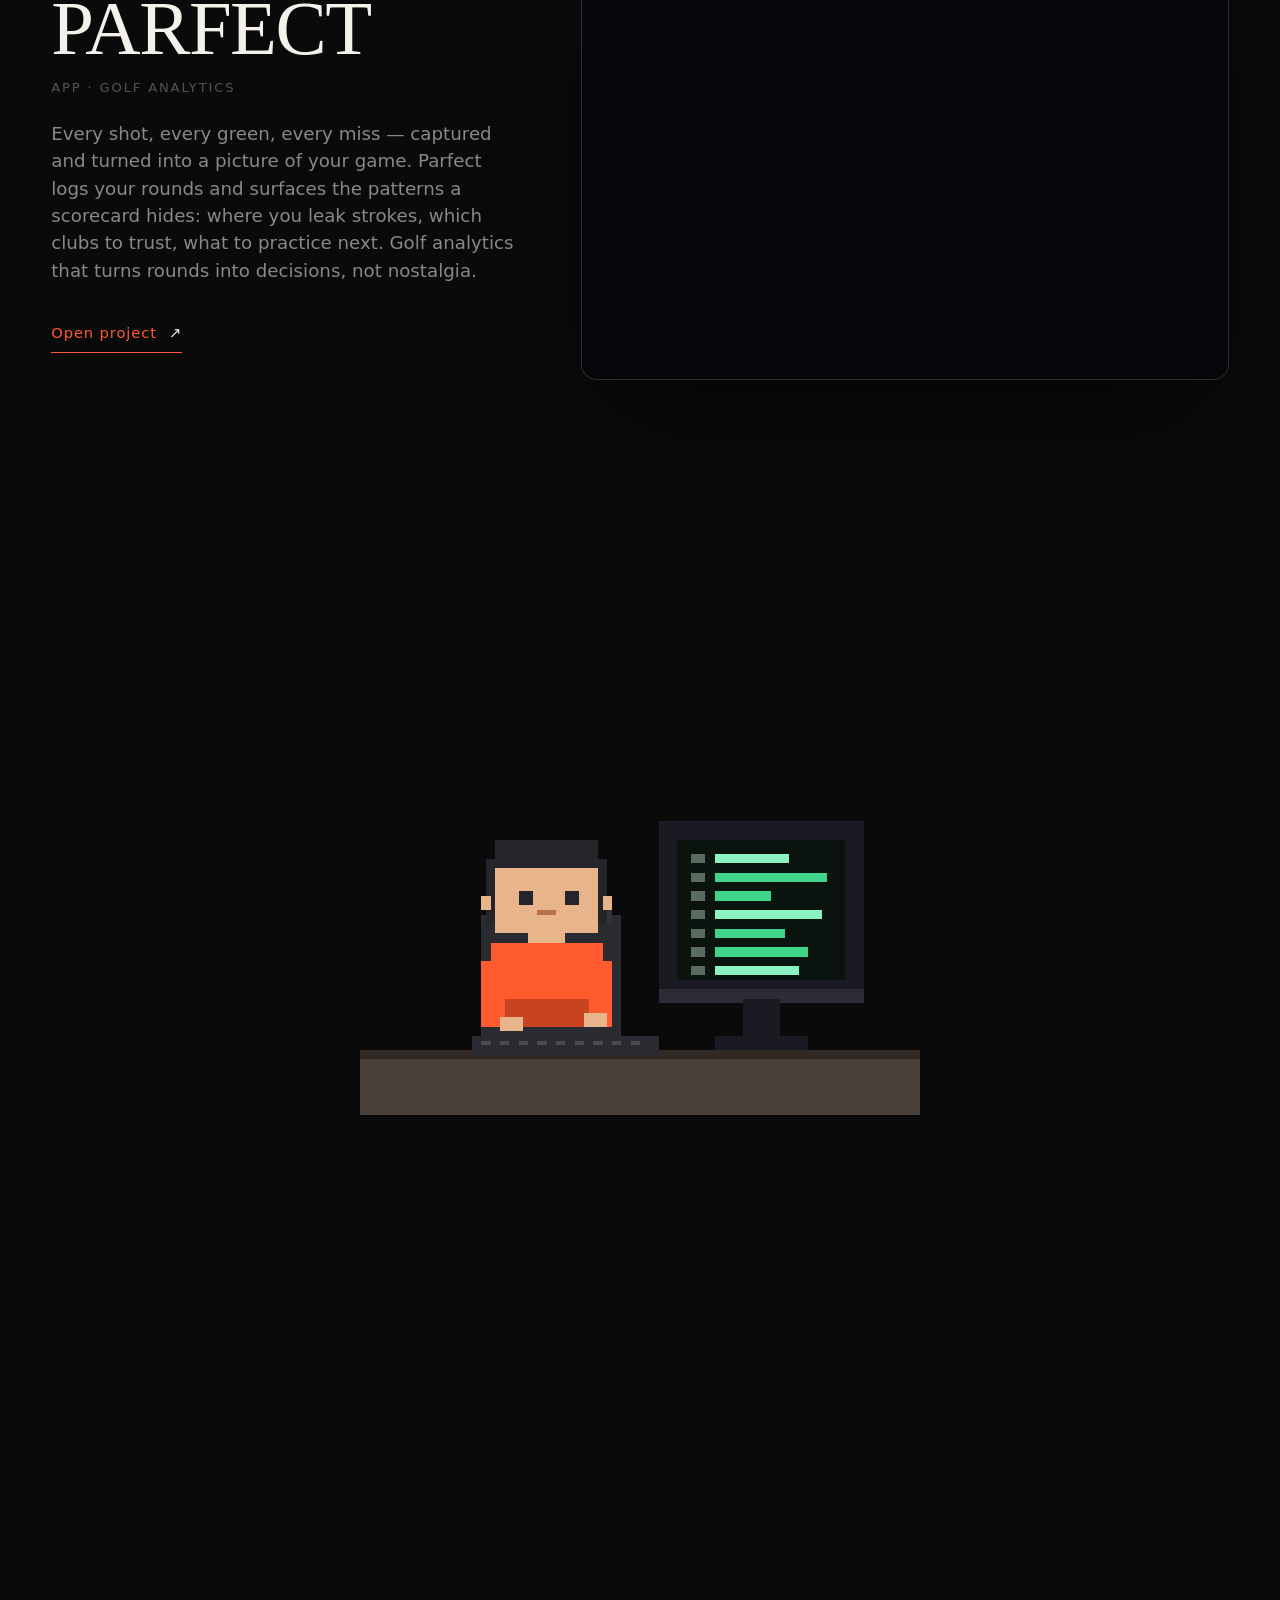
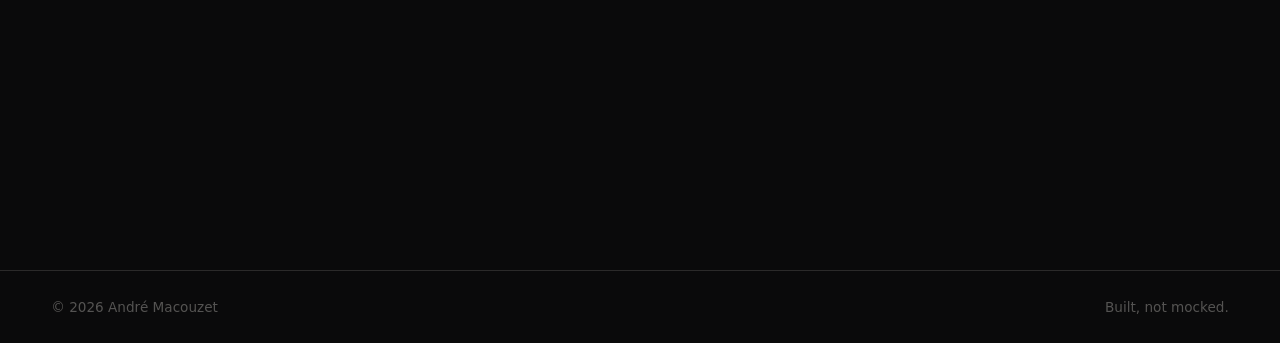
==== commit 6f8b0c23: "PLINTH preview: layout responsivo (columna centrada, vmin) — el dibujo MIRAGE ya no se recorta en iP" ====
--- a/index.html
+++ b/index.html
@@ -196,12 +196,12 @@
 /* ---- e-commerce (stores) ---- */
 const ECOM = [
   {name:"PLINTH",cat:"E-commerce · Edition objects",url:"https://studioamr.github.io/plinth/plinth.html",host:"plinth.studio",
-   preview:"plinth-mirage.html",
+   preview:"plinth-mirage.html?v=2",
    desc:"A store for sculptural sound objects, released in numbered editions. Bone, ink and amber; each piece is claimed, not just bought. Full catalog, cart and checkout, presented with the restraint of a gallery rather than a shop."},
   {name:"CAIRN",cat:"E-commerce · Mountain apparel",url:"https://studioamr.github.io/cairn/",host:"cairn.wear",
    desc:"Technical mountain apparel in counted editions. Faceless silhouettes, noble materials and a story of altitude — with a live cart and WhatsApp checkout so a drop can sell the moment it launches."},
   {name:"AMR",cat:"Music · Original records",url:"https://studioamr.github.io/amr/",host:"amr.studio",
-   preview:"amr/index.html?preview=1&v=3",
+   preview:"amr/index.html?preview=1&v=4",
    desc:"My project as a music artist. Original synth tracks — the MONUMENTS records plus the TULUM live cuts — each composed, produced and mastered by me, then pressed as a numbered record. The whole thing plays like vinyl on a site you listen to, not just scroll."},
 ];
 
